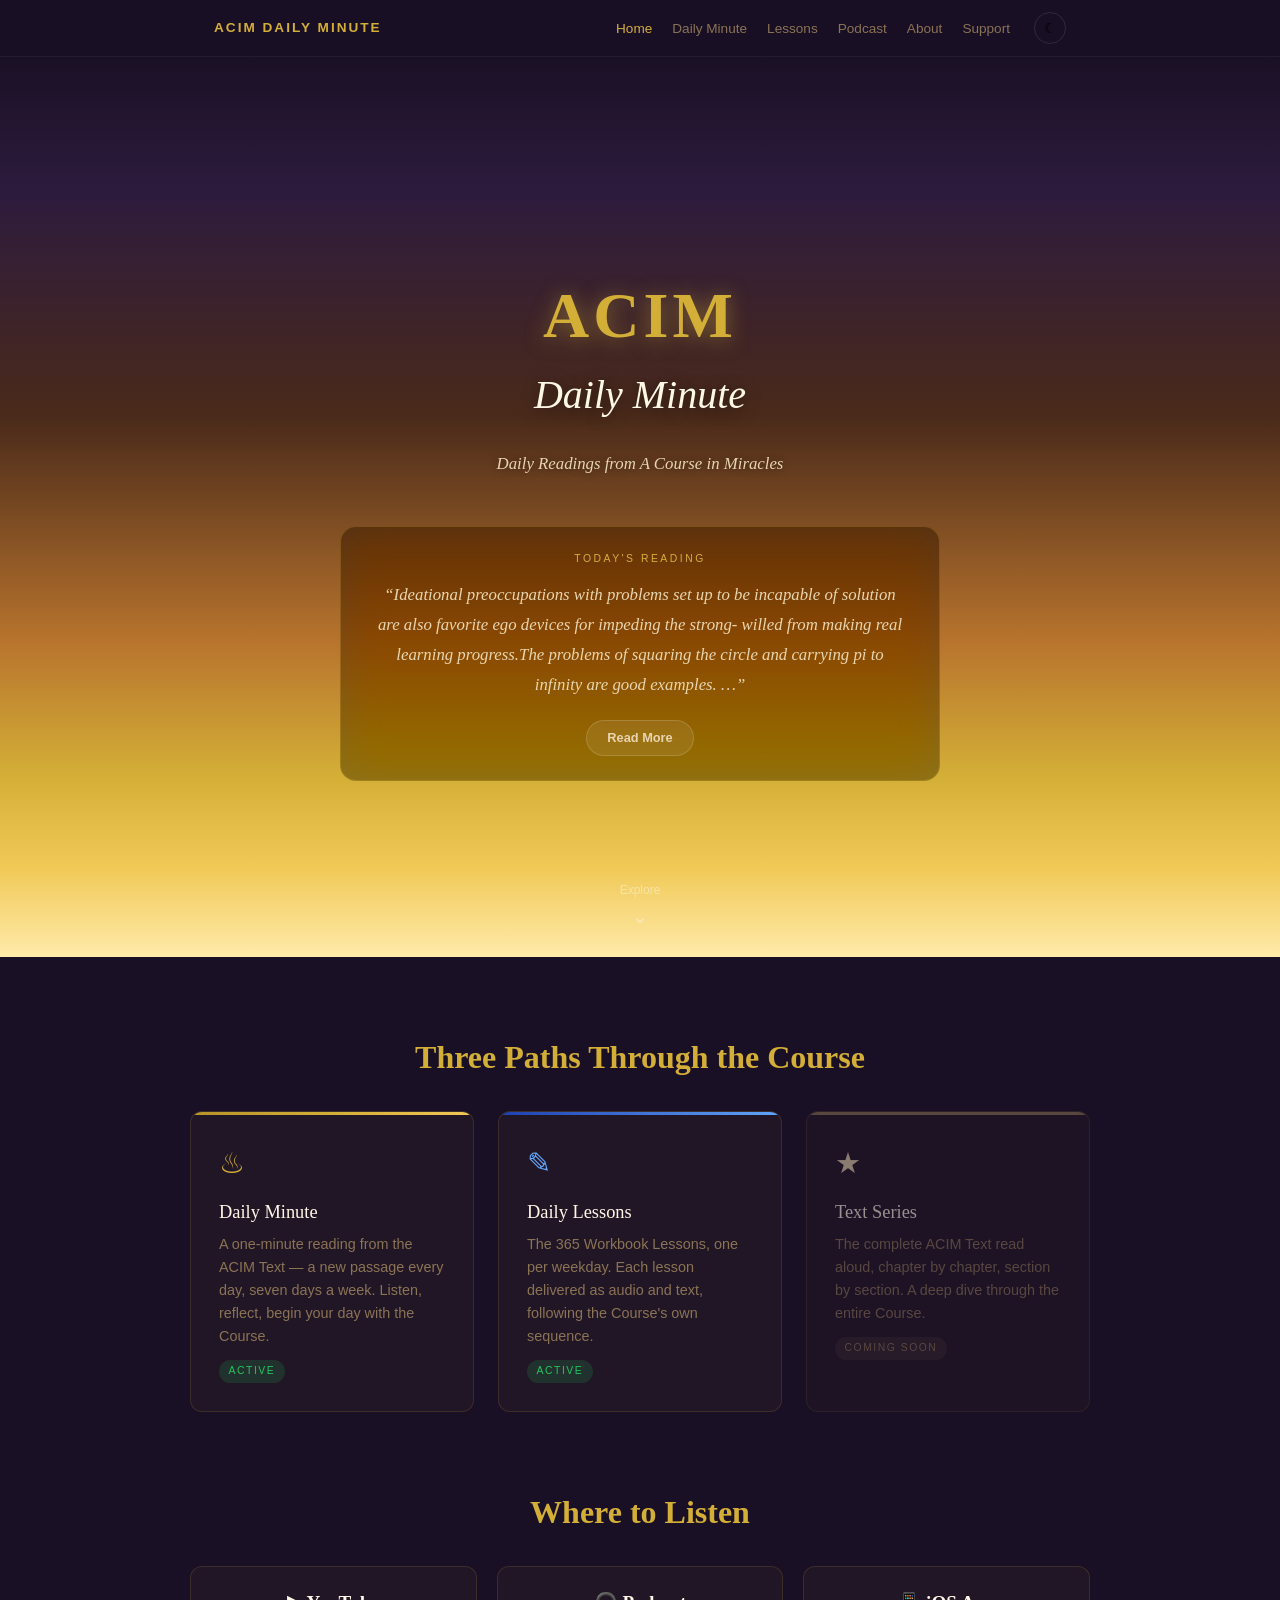
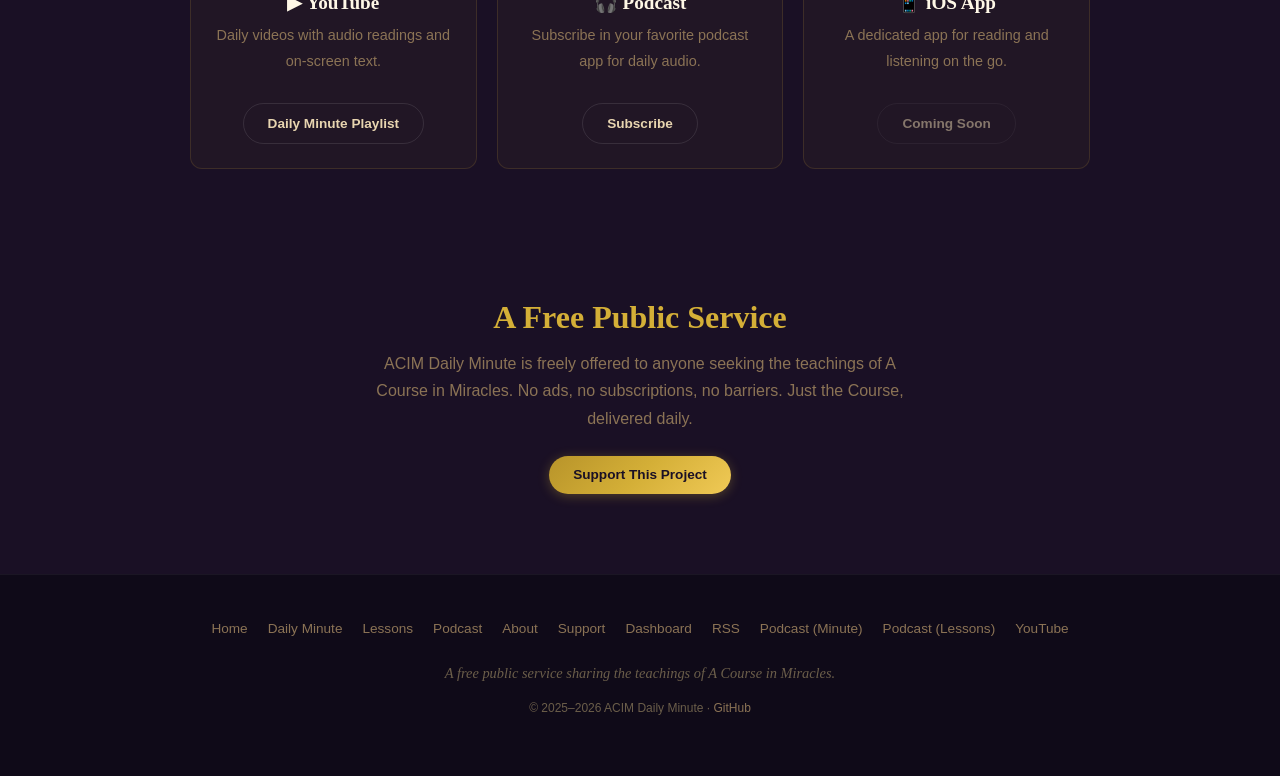
==== docs/index.html @ b30470d4 "Truncate homepage reading teaser to 2 sentences with ellipsis Full passage overwhelms the hero card." ====
<!DOCTYPE html>
<html lang="en" data-theme="dark">
<head>
    <meta charset="UTF-8">
    <meta name="viewport" content="width=device-width, initial-scale=1.0">
    <title>ACIM Daily Minute — Daily Readings from A Course in Miracles</title>

    <!-- SEO Meta Tags -->
    <meta name="description" content="Free daily readings from A Course in Miracles. Listen to one-minute audio passages, follow the 365 Workbook Lessons, and explore the complete Text — delivered daily via YouTube, podcast, and web.">
    <meta name="author" content="ACIM Daily Minute">
    <meta name="keywords" content="A Course in Miracles, ACIM, daily readings, miracles, spiritual practice, workbook lessons, ACIM audio, ACIM podcast">
    <link rel="canonical" href="https://acimdailyminute.org/">

    <!-- OpenGraph Tags -->
    <meta property="og:title" content="ACIM Daily Minute — Daily Readings from A Course in Miracles">
    <meta property="og:description" content="Free daily readings from A Course in Miracles. Audio passages, Workbook Lessons, and more — delivered daily.">
    <meta property="og:type" content="website">
    <meta property="og:url" content="https://acimdailyminute.org/">
    <meta property="og:site_name" content="ACIM Daily Minute">
    <meta property="og:image" content="https://acimdailyminute.org/assets/og-image.png">
    <meta property="og:image:width" content="1200">
    <meta property="og:image:height" content="630">

    <!-- Twitter Card Tags -->
    <meta name="twitter:card" content="summary_large_image">
    <meta name="twitter:title" content="ACIM Daily Minute — Daily Readings from A Course in Miracles">
    <meta name="twitter:description" content="Free daily readings from A Course in Miracles. Audio passages, Workbook Lessons, and more — delivered daily.">
    <meta name="twitter:image" content="https://acimdailyminute.org/assets/og-image.png">

    <!-- Favicon -->
    <link rel="icon" type="image/svg+xml" href="favicon.svg">
    <link rel="apple-touch-icon" sizes="180x180" href="assets/apple-touch-icon.png">

    <!-- Theme (must load before paint) -->
    <script src="theme.js"></script>

    <!-- Stylesheet -->
    <link rel="stylesheet" href="style.css">
</head>
<body>
<a href="#main-content" class="skip-link">Skip to content</a>

<!-- Navigation -->
<nav class="site-nav" role="navigation" aria-label="Main navigation">
    <div class="site-nav__inner">
        <a href="index.html" class="site-nav__logo">ACIM DAILY MINUTE</a>
        <ul class="site-nav__links">
            <li><a href="index.html" aria-current="page">Home</a></li>
            <li><a href="daily-minute.html">Daily Minute</a></li>
            <li><a href="lessons.html">Lessons</a></li>
            <li><a href="podcast.html">Podcast</a></li>
            <li><a href="about.html">About</a></li>
            <li><a href="support.html">Support</a></li>
        </ul>
        <button class="theme-toggle" onclick="toggleTheme()" aria-label="Toggle light/dark theme"></button>
        <button class="site-nav__toggle" aria-label="Open menu" onclick="document.getElementById('nav-overlay').classList.add('open')">
            <span></span><span></span><span></span>
        </button>
    </div>
</nav>
<div id="nav-overlay" class="site-nav__overlay">
    <button class="site-nav__close" aria-label="Close menu" onclick="this.parentElement.classList.remove('open')">&times;</button>
    <a href="index.html">Home</a>
    <a href="daily-minute.html">Daily Minute</a>
    <a href="lessons.html">Lessons</a>
    <a href="podcast.html">Podcast</a>
    <a href="about.html">About</a>
    <a href="support.html">Support</a>
    <button onclick="toggleTheme(); this.parentElement.classList.remove('open');" class="theme-toggle--overlay">Toggle Theme</button>
</div>

<!-- Hero -->
<section id="main-content" class="hero hero--full">
    <div class="hero__brand">
        <span class="hero__brand-acim">ACIM</span>
        <span class="hero__brand-daily">Daily Minute</span>
    </div>
    <p class="hero__subtitle">Daily Readings from A Course in Miracles</p>

    <!-- Today's Reading Teaser -->
    <div class="glass-card">
        <div class="glass-card__label">Today's Reading</div>
        <div class="glass-card__passage">
            "There is no order of difficulty in miracles. One is not 'harder' or 'bigger' than another. They are all the same. All expressions of love are maximal."
        </div>
        <div class="glass-card__actions">
            <a href="daily-minute.html" class="btn btn--ghost-light">Read More</a>
        </div>
    </div>

    <div class="hero__scroll">
        <div>Explore</div>
        <div class="hero__scroll-arrow">&#8964;</div>
    </div>
</section>

<!-- Content Streams -->
<section class="container section">
    <h2 class="section__title">Three Paths Through the Course</h2>

    <div class="stream-cards">
        <!-- Daily Minute -->
        <a href="daily-minute.html" class="stream-card stream-card--gold" style="text-decoration:none; color:inherit; display:block;">
            <div class="stream-card__icon">&#9832;</div>
            <div class="stream-card__title">Daily Minute</div>
            <p class="stream-card__desc">A one-minute reading from the ACIM Text — a new passage every day, seven days a week. Listen, reflect, begin your day with the Course.</p>
            <span class="stream-card__badge stream-card__badge--active">Active</span>
        </a>

        <!-- Daily Lessons -->
        <a href="lessons.html" class="stream-card stream-card--blue" style="text-decoration:none; color:inherit; display:block;">
            <div class="stream-card__icon">&#9998;</div>
            <div class="stream-card__title">Daily Lessons</div>
            <p class="stream-card__desc">The 365 Workbook Lessons, one per weekday. Each lesson delivered as audio and text, following the Course's own sequence.</p>
            <span class="stream-card__badge stream-card__badge--active">Active</span>
        </a>

        <!-- Text Series -->
        <a href="text-series.html" class="stream-card stream-card--muted" style="text-decoration:none; color:inherit; display:block;">
            <div class="stream-card__icon">&#9733;</div>
            <div class="stream-card__title">Text Series</div>
            <p class="stream-card__desc">The complete ACIM Text read aloud, chapter by chapter, section by section. A deep dive through the entire Course.</p>
            <span class="stream-card__badge stream-card__badge--soon">Coming Soon</span>
        </a>
    </div>
</section>

<!-- Where to Listen -->
<section class="container section" style="padding-top: 0;">
    <h2 class="section__title">Where to Listen</h2>

    <div class="card-grid">
        <div class="card text-center">
            <h3>&#9654; YouTube</h3>
            <p class="text-muted" style="font-size: 0.9rem;">Daily videos with audio readings and on-screen text.</p>
            <a href="https://www.youtube.com/watch?v=SrOOCbNXrwI&list=PLP1KDMu51tB7o5hMs2ck69gZZidrg-ltD" class="btn btn--outline" style="margin-top: 0.75rem;">Daily Minute Playlist</a>
        </div>
        <div class="card text-center">
            <h3>&#127911; Podcast</h3>
            <p class="text-muted" style="font-size: 0.9rem;">Subscribe in your favorite podcast app for daily audio.</p>
            <a href="podcast.html" class="btn btn--outline" style="margin-top: 0.75rem;">Subscribe</a>
        </div>
        <div class="card text-center">
            <h3>&#128241; iOS App</h3>
            <p class="text-muted" style="font-size: 0.9rem;">A dedicated app for reading and listening on the go.</p>
            <span class="btn btn--outline btn--disabled" style="margin-top: 0.75rem;">Coming Soon</span>
        </div>
    </div>
</section>

<!-- Mission / CTA -->
<section class="container cta-section">
    <h2 class="cta-section__title">A Free Public Service</h2>
    <p class="cta-section__desc">ACIM Daily Minute is freely offered to anyone seeking the teachings of A Course in Miracles. No ads, no subscriptions, no barriers. Just the Course, delivered daily.</p>
    <a href="support.html" class="btn btn--primary">Support This Project</a>
</section>

<!-- Footer -->
<footer class="site-footer">
    <div class="site-footer__inner">
        <ul class="site-footer__links">
            <li><a href="index.html">Home</a></li>
            <li><a href="daily-minute.html">Daily Minute</a></li>
            <li><a href="lessons.html">Lessons</a></li>
            <li><a href="podcast.html">Podcast</a></li>
            <li><a href="about.html">About</a></li>
            <li><a href="support.html">Support</a></li>
            <li><a href="monitor.html">Dashboard</a></li>
            <li><a href="feed.xml">RSS</a></li>
            <li><a href="podcast-minute.xml">Podcast (Minute)</a></li>
            <li><a href="podcast-lessons.xml">Podcast (Lessons)</a></li>
            <li><a href="https://www.youtube.com/watch?v=SrOOCbNXrwI&list=PLP1KDMu51tB7o5hMs2ck69gZZidrg-ltD">YouTube</a></li>
        </ul>
        <p class="site-footer__tagline">A free public service sharing the teachings of A Course in Miracles.</p>
        <p class="site-footer__copy">
            &copy; 2025–2026 ACIM Daily Minute &middot;
            <a href="https://github.com/larryseyer/ACIM-Daily-Minute">GitHub</a>
        </p>
    </div>
</footer>

<script>
    // Fetch today's reading — show a short teaser, not the full passage
    fetch('daily-minute.json')
        .then(function(r) { return r.ok ? r.json() : Promise.reject(); })
        .then(function(data) {
            if (data.text) {
                var el = document.querySelector('.glass-card__passage');
                if (el) {
                    // Truncate to ~2 sentences for the hero teaser
                    var text = data.text.trim();
                    var sentences = text.match(/[^.!?]+[.!?]+/g);
                    if (sentences && sentences.length > 2) {
                        text = sentences.slice(0, 2).join('').trim() + ' \u2026';
                    }
                    el.textContent = '\u201C' + text + '\u201D';
                }
            }
        })
        .catch(function() { /* keep static fallback */ });
</script>
</body>
</html>
---- docs/style.css ----
/* ============================================================
   ACIM Daily Minute — Shared Stylesheet
   Warm, spiritual design system with golden sunrise aesthetic.
   Where noise retreats, peace enters.
   ============================================================ */


/* ============================================================
   1. RESET
   ============================================================ */

*, *::before, *::after {
    margin: 0;
    padding: 0;
    box-sizing: border-box;
}


/* ============================================================
   2. DESIGN TOKENS (Dark Mode — Default)
   ============================================================ */

:root {
    /* Backgrounds */
    --color-bg:         #1a1025;
    --color-bg-deep:    #0f0a18;
    --color-bg-alt:     #2d1b3d;
    --color-surface:    rgba(26, 16, 37, 0.75);

    /* Borders */
    --color-border:     rgba(255, 255, 255, 0.1);
    --color-border-dim: rgba(255, 255, 255, 0.05);

    /* Brand: Gold */
    --color-gold:       #d4af37;
    --color-gold-light: #f0c956;
    --color-gold-dark:  #b8942a;
    --color-gold-glow:  rgba(212, 175, 55, 0.5);

    /* Accent: Blue (Daily Lessons) */
    --color-blue:       #60a5fa;
    --color-blue-dark:  #1e40af;

    /* Text hierarchy */
    --color-text:        #e8d5b0;
    --color-text-body:   #d4c4a0;
    --color-text-muted:  #8b7355;
    --color-text-dim:    #6b5e4a;
    --color-text-bright: #fff8e7;

    /* Semantic */
    --color-green:  #22c55e;
    --color-red:    #ef4444;

    /* Typography */
    --font-serif:   Georgia, 'Times New Roman', serif;
    --font-sans:    -apple-system, BlinkMacSystemFont, 'Segoe UI', Roboto, sans-serif;

    /* Layout */
    --max-width:     900px;
    --radius:        12px;
    --radius-sm:     8px;
    --radius-lg:     16px;
    --radius-pill:   24px;

    /* Hero gradient */
    --hero-gradient: linear-gradient(180deg,
        #1a1025 0%, #2d1b3d 15%, #4a2a1a 40%,
        #b8742d 65%, #d4af37 80%, #f0c956 90%, #ffeaaa 100%);

    /* Navigation */
    --nav-bg: rgba(26, 16, 37, 0.85);

    /* Cards */
    --card-bg:      rgba(212, 175, 55, 0.04);
    --card-border:  rgba(212, 175, 55, 0.15);

    /* Glass */
    --glass-bg:     rgba(0, 0, 0, 0.35);
    --glass-border: rgba(212, 175, 55, 0.25);
}


/* ============================================================
   3. LIGHT MODE TOKENS
   ============================================================ */

[data-theme="light"] {
    --color-bg:         #faf6ef;
    --color-bg-deep:    #f0e8d8;
    --color-bg-alt:     #e8dcc8;
    --color-surface:    rgba(250, 246, 239, 0.85);

    --color-border:     rgba(0, 0, 0, 0.1);
    --color-border-dim: rgba(0, 0, 0, 0.05);

    --color-gold:       #b8942a;
    --color-gold-light: #d4af37;
    --color-gold-dark:  #96771e;
    --color-gold-glow:  rgba(184, 148, 42, 0.2);

    --color-text:        #2d1b3d;
    --color-text-body:   #4a3560;
    --color-text-muted:  #7a6b5a;
    --color-text-dim:    #a09080;
    --color-text-bright: #1a1025;

    --nav-bg: rgba(250, 246, 239, 0.9);

    --card-bg:      rgba(212, 175, 55, 0.06);
    --card-border:  rgba(212, 175, 55, 0.2);

    --glass-bg:     rgba(255, 255, 255, 0.5);
    --glass-border: rgba(212, 175, 55, 0.3);

    --hero-gradient: linear-gradient(180deg,
        #faf6ef 0%, #f5edd8 15%, #e8d5a8 40%,
        #d4af37 65%, #b8942a 80%, #96771e 90%, #7a5c10 100%);
}


/* ============================================================
   4. BASE STYLES
   ============================================================ */

body {
    font-family: var(--font-sans);
    background: var(--color-bg);
    color: var(--color-text);
    line-height: 1.6;
    -webkit-font-smoothing: antialiased;
    -moz-osx-font-smoothing: grayscale;
}

a {
    color: var(--color-gold);
    text-decoration: none;
    transition: color 0.2s;
}

a:hover {
    color: var(--color-gold-light);
}

img {
    max-width: 100%;
    height: auto;
}


/* ============================================================
   5. TYPOGRAPHY
   ============================================================ */

h1, h2, h3 {
    font-family: var(--font-serif);
    color: var(--color-gold);
    line-height: 1.3;
}

h1 {
    font-size: clamp(1.8rem, 4vw, 2.8rem);
    margin-bottom: 1rem;
}

h2 {
    font-size: clamp(1.4rem, 3vw, 2rem);
    margin-bottom: 0.75rem;
    margin-top: 2rem;
}

h3 {
    font-size: 1.2rem;
    margin-bottom: 0.5rem;
}

p {
    color: var(--color-text-body);
    margin-bottom: 1rem;
    line-height: 1.8;
}

.passage {
    font-family: var(--font-serif);
    font-style: italic;
    font-size: 1.15rem;
    line-height: 1.9;
    color: var(--color-text);
}

.source-ref {
    font-family: var(--font-sans);
    font-size: 0.8rem;
    text-transform: uppercase;
    letter-spacing: 1.5px;
    color: var(--color-text-muted);
    margin-top: 0.75rem;
}

.label {
    font-family: var(--font-sans);
    font-size: 0.7rem;
    text-transform: uppercase;
    letter-spacing: 2px;
    color: var(--color-gold);
}


/* ============================================================
   6. LAYOUT
   ============================================================ */

.container {
    max-width: var(--max-width);
    margin: 0 auto;
    padding: 0 1.5rem;
}

.section {
    padding: 3rem 0;
}

.section__title {
    text-align: center;
    margin-bottom: 2rem;
}


/* ============================================================
   7. NAVIGATION
   ============================================================ */

.site-nav {
    position: sticky;
    top: 0;
    z-index: 1000;
    background: var(--nav-bg);
    backdrop-filter: blur(12px);
    -webkit-backdrop-filter: blur(12px);
    border-bottom: 1px solid var(--color-border-dim);
}

.site-nav__inner {
    max-width: var(--max-width);
    margin: 0 auto;
    padding: 0.75rem 1.5rem;
    display: flex;
    align-items: center;
    gap: 1.5rem;
}

.site-nav__logo {
    font-family: var(--font-sans);
    font-weight: 700;
    font-size: 0.85rem;
    letter-spacing: 2px;
    color: var(--color-gold) !important;
    white-space: nowrap;
}

.site-nav__links {
    list-style: none;
    display: flex;
    gap: 1.25rem;
    margin-left: auto;
}

.site-nav__links a {
    font-size: 0.85rem;
    color: var(--color-text-muted);
    transition: color 0.2s;
}

.site-nav__links a:hover,
.site-nav__links a[aria-current="page"] {
    color: var(--color-gold);
}

/* Hamburger toggle */
.site-nav__toggle {
    display: none;
    flex-direction: column;
    gap: 4px;
    background: none;
    border: none;
    cursor: pointer;
    padding: 6px;
    margin-left: auto;
}

.site-nav__toggle span {
    display: block;
    width: 20px;
    height: 2px;
    background: var(--color-text);
    border-radius: 1px;
    transition: transform 0.2s;
}

/* Mobile overlay */
.site-nav__overlay {
    display: none;
    position: fixed;
    inset: 0;
    z-index: 2000;
    background: var(--color-bg);
    flex-direction: column;
    align-items: center;
    justify-content: center;
    gap: 1.5rem;
}

.site-nav__overlay.open {
    display: flex;
}

.site-nav__overlay a {
    font-family: var(--font-serif);
    font-size: 1.4rem;
    color: var(--color-text);
}

.site-nav__overlay a:hover {
    color: var(--color-gold);
}

.site-nav__close {
    position: absolute;
    top: 1rem;
    right: 1.5rem;
    background: none;
    border: none;
    color: var(--color-text);
    font-size: 2rem;
    cursor: pointer;
    line-height: 1;
}

@media (max-width: 768px) {
    .site-nav__links {
        display: none;
    }

    .site-nav__toggle {
        display: flex;
    }

    .theme-toggle {
        margin-left: auto;
    }
}


/* ============================================================
   8. HERO SECTION
   ============================================================ */

.hero {
    background: var(--hero-gradient);
    text-align: center;
    padding: 6rem 1.5rem 4rem;
    position: relative;
}

.hero--full {
    min-height: 100vh;
    display: flex;
    flex-direction: column;
    align-items: center;
    justify-content: center;
    padding: 5rem 1.5rem 3rem;
}

.hero__brand {
    margin-bottom: 0.5rem;
}

.hero__brand-acim {
    display: block;
    font-family: var(--font-serif);
    font-size: clamp(2.5rem, 8vw, 4rem);
    font-weight: 800;
    color: var(--color-gold);
    letter-spacing: 4px;
    text-shadow: 0 2px 20px var(--color-gold-glow);
}

.hero__brand-daily {
    display: block;
    font-family: var(--font-serif);
    font-size: clamp(1.6rem, 5vw, 2.5rem);
    font-style: italic;
    color: var(--color-text-bright);
    text-shadow: 0 2px 15px rgba(0, 0, 0, 0.5);
    margin-top: -0.25rem;
}

.hero__subtitle {
    font-family: var(--font-serif);
    font-style: italic;
    font-size: 1.05rem;
    color: var(--color-text);
    margin-top: 1rem;
    max-width: 500px;
    line-height: 1.6;
    text-shadow: 0 1px 8px rgba(0, 0, 0, 0.4);
}

.hero__scroll {
    position: absolute;
    bottom: 1.5rem;
    left: 50%;
    transform: translateX(-50%);
    color: rgba(255, 255, 255, 0.4);
    font-size: 0.75rem;
    text-align: center;
    animation: hero-bob 2s ease-in-out infinite;
}

.hero__scroll-arrow {
    font-size: 1.2rem;
    margin-top: 0.15rem;
}

@keyframes hero-bob {
    0%, 100% { transform: translateX(-50%) translateY(0); }
    50%      { transform: translateX(-50%) translateY(6px); }
}


/* ============================================================
   9. GLASS CARDS
   ============================================================ */

.glass-card {
    background: var(--glass-bg);
    backdrop-filter: blur(20px) saturate(150%);
    -webkit-backdrop-filter: blur(20px) saturate(150%);
    border-radius: var(--radius-lg);
    padding: 1.5rem 2rem;
    border: 1px solid var(--glass-border);
    max-width: 600px;
    margin: 2rem auto 0;
}

.glass-card__label {
    font-family: var(--font-sans);
    font-size: 0.65rem;
    text-transform: uppercase;
    letter-spacing: 2.5px;
    color: var(--color-gold);
    margin-bottom: 0.75rem;
}

.glass-card__passage {
    font-family: var(--font-serif);
    font-style: italic;
    font-size: 1.05rem;
    line-height: 1.8;
    color: var(--color-text);
}

.glass-card__actions {
    margin-top: 1.25rem;
    display: flex;
    gap: 0.75rem;
    justify-content: center;
}


/* ============================================================
   10. CONTENT STREAM CARDS
   ============================================================ */

.stream-cards {
    display: grid;
    grid-template-columns: repeat(auto-fit, minmax(250px, 1fr));
    gap: 1.5rem;
    margin-top: 1.5rem;
}

.stream-card {
    background: var(--card-bg);
    border: 1px solid var(--card-border);
    border-radius: var(--radius);
    padding: 1.75rem;
    position: relative;
    overflow: hidden;
    transition: transform 0.2s, border-color 0.2s;
}

.stream-card::before {
    content: '';
    position: absolute;
    top: 0;
    left: 0;
    right: 0;
    height: 3px;
}

.stream-card:hover {
    transform: translateY(-2px);
}

/* Gold accent — Daily Minute */
.stream-card--gold::before {
    background: linear-gradient(90deg, var(--color-gold-dark), var(--color-gold), var(--color-gold-light));
}

.stream-card--gold:hover {
    border-color: rgba(212, 175, 55, 0.35);
}

.stream-card--gold .stream-card__icon {
    color: var(--color-gold);
}

/* Blue accent — Daily Lessons */
.stream-card--blue::before {
    background: linear-gradient(90deg, var(--color-blue-dark), var(--color-blue));
}

.stream-card--blue:hover {
    border-color: rgba(96, 165, 250, 0.35);
}

.stream-card--blue .stream-card__icon {
    color: var(--color-blue);
}

/* Muted — Text Series (Coming Soon) */
.stream-card--muted {
    opacity: 0.55;
}

.stream-card--muted::before {
    background: var(--color-text-muted);
}

.stream-card__icon {
    font-size: 1.8rem;
    margin-bottom: 0.75rem;
}

.stream-card__title {
    font-family: var(--font-serif);
    font-size: 1.15rem;
    color: var(--color-text-bright);
    margin-bottom: 0.35rem;
}

.stream-card__desc {
    font-size: 0.9rem;
    color: var(--color-text-muted);
    line-height: 1.6;
    margin-bottom: 0;
}

.stream-card__badge {
    display: inline-block;
    font-size: 0.65rem;
    text-transform: uppercase;
    letter-spacing: 1.5px;
    padding: 0.2rem 0.6rem;
    border-radius: var(--radius-pill);
    margin-top: 0.75rem;
}

.stream-card__badge--active {
    background: rgba(34, 197, 94, 0.15);
    color: var(--color-green);
}

.stream-card__badge--soon {
    background: rgba(139, 115, 85, 0.15);
    color: var(--color-text-muted);
}


/* ============================================================
   11. STANDARD CARDS
   ============================================================ */

.card {
    background: var(--card-bg);
    border: 1px solid var(--card-border);
    border-radius: var(--radius);
    padding: 1.5rem;
}

.card h3 {
    color: var(--color-text-bright);
}

.card-grid {
    display: grid;
    grid-template-columns: repeat(auto-fit, minmax(240px, 1fr));
    gap: 1.25rem;
    margin-top: 1.5rem;
}


/* ============================================================
   12. BUTTONS
   ============================================================ */

.btn {
    display: inline-block;
    font-family: var(--font-sans);
    font-size: 0.85rem;
    font-weight: 600;
    padding: 0.6rem 1.5rem;
    border-radius: var(--radius-pill);
    border: none;
    cursor: pointer;
    text-decoration: none;
    transition: transform 0.15s, box-shadow 0.15s, opacity 0.15s;
    line-height: 1.4;
}

.btn:hover {
    transform: translateY(-1px);
}

/* Primary — gold gradient */
.btn--primary {
    background: linear-gradient(135deg, var(--color-gold-dark), var(--color-gold), var(--color-gold-light));
    color: #1a1025;
    box-shadow: 0 2px 12px rgba(212, 175, 55, 0.3);
}

.btn--primary:hover {
    color: #1a1025;
    box-shadow: 0 4px 20px rgba(212, 175, 55, 0.45);
}

/* Secondary — blue */
.btn--secondary {
    background: var(--color-blue);
    color: #0f172a;
}

.btn--secondary:hover {
    color: #0f172a;
    box-shadow: 0 4px 16px rgba(96, 165, 250, 0.35);
}

/* Outline */
.btn--outline {
    background: transparent;
    border: 1px solid var(--color-border);
    color: var(--color-text);
}

.btn--outline:hover {
    border-color: var(--color-gold);
    color: var(--color-gold);
}

/* Ghost — subtle, for glass cards */
.btn--ghost {
    background: rgba(212, 175, 55, 0.15);
    border: 1px solid rgba(212, 175, 55, 0.3);
    color: var(--color-gold);
    font-size: 0.8rem;
    padding: 0.5rem 1.25rem;
}

.btn--ghost:hover {
    background: rgba(212, 175, 55, 0.25);
    color: var(--color-gold);
}

.btn--ghost-light {
    background: rgba(255, 255, 255, 0.08);
    border: 1px solid rgba(255, 255, 255, 0.15);
    color: var(--color-text);
    font-size: 0.8rem;
    padding: 0.5rem 1.25rem;
}

.btn--ghost-light:hover {
    background: rgba(255, 255, 255, 0.15);
    color: var(--color-text-bright);
}

.btn--disabled {
    opacity: 0.5;
    cursor: default;
    pointer-events: none;
}


/* ============================================================
   13. PHILOSOPHY / CALLOUT BLOCKS
   ============================================================ */

.philosophy {
    border-left: 3px solid var(--color-gold);
    padding: 1rem 1.25rem;
    margin: 1.5rem 0;
    background: var(--card-bg);
    border-radius: 0 var(--radius-sm) var(--radius-sm) 0;
}

.philosophy p {
    color: var(--color-text);
    margin-bottom: 0;
    font-family: var(--font-serif);
    font-style: italic;
    line-height: 1.7;
}


/* ============================================================
   14. CTA / MISSION SECTION
   ============================================================ */

.cta-section {
    text-align: center;
    padding: 3rem 0;
}

.cta-section__title {
    font-family: var(--font-serif);
    color: var(--color-gold);
    margin-bottom: 0.75rem;
}

.cta-section__desc {
    color: var(--color-text-muted);
    max-width: 550px;
    margin: 0 auto 1.5rem;
    line-height: 1.7;
}


/* ============================================================
   15. FOOTER
   ============================================================ */

.site-footer {
    border-top: 1px solid var(--color-border-dim);
    padding: 2.5rem 1.5rem;
    margin-top: 2rem;
    background: var(--color-bg-deep);
}

.site-footer__inner {
    max-width: var(--max-width);
    margin: 0 auto;
    text-align: center;
}

.site-footer__links {
    list-style: none;
    display: flex;
    justify-content: center;
    flex-wrap: wrap;
    gap: 1.25rem;
    margin-bottom: 1.25rem;
}

.site-footer__links a {
    font-size: 0.85rem;
    color: var(--color-text-muted);
}

.site-footer__links a:hover {
    color: var(--color-gold);
}

.site-footer__tagline {
    font-family: var(--font-serif);
    font-style: italic;
    font-size: 0.9rem;
    color: var(--color-text-dim);
    margin-bottom: 0.75rem;
}

.site-footer__copy {
    font-size: 0.75rem;
    color: var(--color-text-dim);
}

.site-footer__copy a {
    color: var(--color-text-muted);
}


/* ============================================================
   16. THEME TOGGLE
   ============================================================ */

.theme-toggle {
    background: none;
    border: 1px solid var(--color-border);
    border-radius: 50%;
    width: 2rem;
    height: 2rem;
    cursor: pointer;
    display: flex;
    align-items: center;
    justify-content: center;
    font-size: 0.9rem;
    transition: border-color 0.2s;
    flex-shrink: 0;
}

.theme-toggle:hover {
    border-color: var(--color-gold);
}

.theme-toggle--overlay {
    background: none;
    border: 1px solid var(--color-border);
    border-radius: var(--radius-pill);
    padding: 0.5rem 1.25rem;
    color: var(--color-text-muted);
    font-family: var(--font-sans);
    font-size: 0.85rem;
    cursor: pointer;
    margin-top: 1rem;
}


/* ============================================================
   17. UTILITY CLASSES
   ============================================================ */

.text-center { text-align: center; }
.text-muted  { color: var(--color-text-muted); }

.mt-1 { margin-top: 0.5rem; }
.mt-2 { margin-top: 1rem; }
.mt-3 { margin-top: 1.5rem; }
.mt-4 { margin-top: 2rem; }

.mb-1 { margin-bottom: 0.5rem; }
.mb-2 { margin-bottom: 1rem; }
.mb-3 { margin-bottom: 1.5rem; }
.mb-4 { margin-bottom: 2rem; }

.sr-only {
    position: absolute;
    width: 1px;
    height: 1px;
    padding: 0;
    margin: -1px;
    overflow: hidden;
    clip: rect(0, 0, 0, 0);
    border: 0;
}


/* ============================================================
   18. PAGE HEROES (Subpage Headers)
   ============================================================ */

.page-hero {
    text-align: center;
    padding: 3.5rem 1.5rem 2.5rem;
    border-bottom: 1px solid var(--color-border-dim);
    background: var(--color-bg);
}

.page-hero h1 {
    font-size: clamp(1.6rem, 4vw, 2.4rem);
    margin-bottom: 0.25rem;
}

.page-hero .label {
    display: block;
    margin-bottom: 0.5rem;
}

.page-hero__date {
    font-family: var(--font-sans);
    font-size: 0.85rem;
    color: var(--color-text-muted);
    margin-top: 0.5rem;
    margin-bottom: 0;
}

.page-hero__subtitle {
    font-family: var(--font-serif);
    font-style: italic;
    font-size: 1rem;
    color: var(--color-text-muted);
    margin-top: 0.5rem;
    margin-bottom: 0;
}

.page-hero--gold {
    background: linear-gradient(180deg, var(--color-bg) 0%, rgba(212, 175, 55, 0.06) 100%);
}

.page-hero--gold h1 {
    color: var(--color-gold);
}

.page-hero--blue {
    background: linear-gradient(180deg, var(--color-bg) 0%, rgba(96, 165, 250, 0.06) 100%);
}

.page-hero--blue h1 {
    color: var(--color-blue);
}

.page-hero--blue .label {
    color: var(--color-blue);
}

.page-hero--muted {
    background: linear-gradient(180deg, var(--color-bg) 0%, rgba(139, 115, 85, 0.06) 100%);
}

.page-hero--muted h1 {
    color: var(--color-text-muted);
}

.page-hero--muted .label {
    color: var(--color-text-muted);
}


/* ============================================================
   19. AUDIO PLAYER
   ============================================================ */

.audio-player {
    display: flex;
    align-items: center;
    gap: 0.75rem;
    padding: 0.75rem 1rem;
    background: var(--card-bg);
    border: 1px solid var(--card-border);
    border-radius: var(--radius);
    margin-top: 1.25rem;
}

.audio-player__btn {
    width: 2.5rem;
    height: 2.5rem;
    border-radius: 50%;
    border: none;
    cursor: pointer;
    display: flex;
    align-items: center;
    justify-content: center;
    font-size: 1rem;
    flex-shrink: 0;
    transition: transform 0.15s, box-shadow 0.15s;
    background: linear-gradient(135deg, var(--color-gold-dark), var(--color-gold));
    color: #1a1025;
}

.audio-player__btn:hover {
    transform: scale(1.05);
    box-shadow: 0 2px 12px rgba(212, 175, 55, 0.35);
}

.audio-player--blue .audio-player__btn {
    background: linear-gradient(135deg, var(--color-blue-dark), var(--color-blue));
    color: #0f172a;
}

.audio-player--blue .audio-player__btn:hover {
    box-shadow: 0 2px 12px rgba(96, 165, 250, 0.35);
}

.audio-player__progress {
    flex: 1;
    -webkit-appearance: none;
    appearance: none;
    height: 4px;
    background: var(--color-border);
    border-radius: 2px;
    outline: none;
    cursor: pointer;
}

.audio-player__progress::-webkit-slider-thumb {
    -webkit-appearance: none;
    width: 14px;
    height: 14px;
    border-radius: 50%;
    background: var(--color-gold);
    cursor: pointer;
    border: none;
    margin-top: -5px;
}

.audio-player--blue .audio-player__progress::-webkit-slider-thumb {
    background: var(--color-blue);
}

.audio-player__progress::-moz-range-thumb {
    width: 14px;
    height: 14px;
    border-radius: 50%;
    background: var(--color-gold);
    cursor: pointer;
    border: none;
}

.audio-player--blue .audio-player__progress::-moz-range-thumb {
    background: var(--color-blue);
}

.audio-player__progress::-webkit-slider-runnable-track {
    height: 4px;
    border-radius: 2px;
}

.audio-player__progress::-moz-range-track {
    height: 4px;
    border-radius: 2px;
    background: var(--color-border);
}

.audio-player__time {
    font-family: var(--font-sans);
    font-size: 0.75rem;
    color: var(--color-text-muted);
    white-space: nowrap;
    min-width: 4.5rem;
    text-align: right;
}

.audio-player--loading .audio-player__btn {
    opacity: 0.5;
    pointer-events: none;
}

.audio-player--error {
    justify-content: center;
    opacity: 0.6;
}

.audio-player__message {
    font-family: var(--font-sans);
    font-size: 0.8rem;
    color: var(--color-text-muted);
    font-style: italic;
}

@media (max-width: 768px) {
    .audio-player {
        gap: 0.5rem;
        padding: 0.6rem 0.75rem;
    }

    .audio-player__btn {
        width: 2.25rem;
        height: 2.25rem;
        font-size: 0.9rem;
    }

    .audio-player__time {
        font-size: 0.7rem;
        min-width: 3.5rem;
    }
}


/* ============================================================
   20. READING CARDS
   ============================================================ */

.reading-card {
    background: var(--card-bg);
    border: 1px solid var(--card-border);
    border-radius: var(--radius-lg);
    padding: 2rem;
    position: relative;
    overflow: hidden;
}

.reading-card::before {
    content: '';
    position: absolute;
    top: 0;
    left: 0;
    right: 0;
    height: 3px;
    background: linear-gradient(90deg, var(--color-gold-dark), var(--color-gold), var(--color-gold-light));
}

.reading-card--blue::before {
    background: linear-gradient(90deg, var(--color-blue-dark), var(--color-blue));
}

.reading-card__label {
    font-family: var(--font-sans);
    font-size: 0.7rem;
    text-transform: uppercase;
    letter-spacing: 2px;
    color: var(--color-gold);
    margin-bottom: 0.5rem;
    display: block;
}

.reading-card--blue .reading-card__label {
    color: var(--color-blue);
}

.reading-card__title {
    font-family: var(--font-serif);
    font-size: 1.3rem;
    color: var(--color-text-bright);
    margin-bottom: 1rem;
    line-height: 1.4;
}

.reading-card__passage {
    font-family: var(--font-serif);
    font-style: italic;
    font-size: 1.15rem;
    line-height: 1.9;
    color: var(--color-text);
    text-align: center;
    padding: 0.5rem 0;
}

.reading-card .source-ref {
    text-align: center;
    display: block;
}

@media (max-width: 768px) {
    .reading-card {
        padding: 1.5rem;
    }

    .reading-card__passage {
        font-size: 1.05rem;
    }
}


/* ============================================================
   21. LESSON PROGRESS BAR
   ============================================================ */

.lesson-progress {
    margin-bottom: 2rem;
}

.lesson-progress__bar {
    width: 100%;
    height: 8px;
    background: var(--color-border);
    border-radius: 4px;
    overflow: hidden;
}

.lesson-progress__fill {
    height: 100%;
    background: linear-gradient(90deg, var(--color-blue-dark), var(--color-blue));
    border-radius: 4px;
    transition: width 0.6s ease;
}

.lesson-progress__text {
    font-family: var(--font-sans);
    font-size: 0.8rem;
    color: var(--color-text-muted);
    margin-top: 0.5rem;
    margin-bottom: 0;
    text-align: center;
}


/* ============================================================
   22. ARCHIVE LIST
   ============================================================ */

.archive-list {
    display: flex;
    flex-direction: column;
    gap: 0.5rem;
}

.archive-item {
    display: flex;
    align-items: center;
    gap: 1rem;
    padding: 0.75rem 1rem;
    background: var(--card-bg);
    border: 1px solid var(--card-border);
    border-radius: var(--radius-sm);
    transition: border-color 0.2s;
}

.archive-item:hover {
    border-color: rgba(212, 175, 55, 0.3);
}

.archive-item--blue:hover {
    border-color: rgba(96, 165, 250, 0.3);
}

.archive-item__date {
    font-family: var(--font-sans);
    font-size: 0.75rem;
    color: var(--color-text-muted);
    white-space: nowrap;
    min-width: 5.5rem;
}

.archive-item__number {
    font-family: var(--font-sans);
    font-size: 0.75rem;
    font-weight: 600;
    color: var(--color-blue);
    white-space: nowrap;
    min-width: 3rem;
}

.archive-item__passage {
    flex: 1;
    font-family: var(--font-serif);
    font-style: italic;
    font-size: 0.85rem;
    color: var(--color-text-body);
    line-height: 1.4;
    white-space: nowrap;
    overflow: hidden;
    text-overflow: ellipsis;
}

.archive-item__play {
    width: 1.75rem;
    height: 1.75rem;
    border-radius: 50%;
    border: 1px solid var(--color-gold);
    background: none;
    color: var(--color-gold);
    cursor: pointer;
    display: flex;
    align-items: center;
    justify-content: center;
    font-size: 0.65rem;
    flex-shrink: 0;
    transition: background 0.2s, color 0.2s;
}

.archive-item__play:hover {
    background: var(--color-gold);
    color: #1a1025;
}

.archive-item--blue .archive-item__play {
    border-color: var(--color-blue);
    color: var(--color-blue);
}

.archive-item--blue .archive-item__play:hover {
    background: var(--color-blue);
    color: #0f172a;
}

@media (max-width: 768px) {
    .archive-item {
        flex-wrap: wrap;
        gap: 0.5rem;
    }

    .archive-item__date {
        min-width: auto;
    }

    .archive-item__passage {
        width: 100%;
        order: 3;
    }
}


/* ============================================================
   23. COMING SOON BLOCK
   ============================================================ */

.coming-soon {
    max-width: 550px;
    margin: 0 auto;
    padding: 2rem 0;
}

.coming-soon__icon {
    font-size: 3rem;
    color: var(--color-text-muted);
    margin-bottom: 1rem;
}

.coming-soon h2 {
    color: var(--color-text-muted);
}


/* ============================================================
   24. EPISODE LIST
   ============================================================ */

.episode-list {
    display: flex;
    flex-direction: column;
    gap: 0.75rem;
}

.episode-item {
    display: flex;
    align-items: center;
    gap: 1rem;
    padding: 1rem 1.25rem;
    background: var(--card-bg);
    border: 1px solid var(--card-border);
    border-radius: var(--radius);
    transition: border-color 0.2s;
}

.episode-item:hover {
    border-color: rgba(212, 175, 55, 0.3);
}

.episode-item__info {
    flex: 1;
}

.episode-item__title {
    font-family: var(--font-serif);
    font-size: 0.95rem;
    color: var(--color-text-bright);
    margin-bottom: 0.25rem;
}

.episode-item__meta {
    font-family: var(--font-sans);
    font-size: 0.75rem;
    color: var(--color-text-muted);
}

.episode-item__badge {
    font-family: var(--font-sans);
    font-size: 0.6rem;
    text-transform: uppercase;
    letter-spacing: 1px;
    padding: 0.15rem 0.5rem;
    border-radius: var(--radius-pill);
    background: rgba(212, 175, 55, 0.12);
    color: var(--color-gold);
    white-space: nowrap;
}

.episode-item__badge--blue {
    background: rgba(96, 165, 250, 0.12);
    color: var(--color-blue);
}

@media (max-width: 768px) {
    .episode-item {
        flex-wrap: wrap;
        gap: 0.5rem;
    }
}


/* ============================================================
   25. EMPTY STATE
   ============================================================ */

.empty-state {
    text-align: center;
    padding: 2rem 1rem;
}

.empty-state .philosophy {
    max-width: 500px;
    margin: 0 auto 1rem;
    border-left: none;
    text-align: center;
    border-radius: var(--radius-sm);
}


/* ============================================================
   26. COSTS WIDGET (Support Page)
   ============================================================ */

.costs-section {
    background: var(--card-bg);
    border: 1px solid var(--card-border);
    border-radius: var(--radius);
    padding: 20px;
    margin: 20px 0;
}

.costs-header {
    display: flex;
    justify-content: space-between;
    align-items: center;
    margin-bottom: 15px;
}

.costs-header h3 {
    margin: 0;
    color: var(--color-gold);
    font-size: 16px;
}

.live-badge {
    font-size: 11px;
    padding: 3px 8px;
    background: rgba(34, 197, 94, 0.2);
    color: var(--color-green);
    border-radius: 10px;
    text-transform: uppercase;
}

.costs-grid {
    display: grid;
    grid-template-columns: repeat(2, 1fr);
    gap: 15px;
}

@media (max-width: 480px) {
    .costs-grid {
        grid-template-columns: 1fr;
    }
}

.cost-item {
    background: var(--color-bg-deep);
    padding: 12px;
    border-radius: var(--radius-sm);
}

.cost-label {
    font-size: 12px;
    color: var(--color-text-dim);
    text-transform: uppercase;
    letter-spacing: 0.5px;
}

.cost-value {
    font-size: 24px;
    font-weight: 600;
    color: var(--color-text-bright);
    margin-top: 4px;
}

.cost-value.highlight {
    color: var(--color-gold);
}

.cost-detail {
    font-size: 11px;
    color: var(--color-text-dim);
    margin-top: 4px;
}

.budget-bar {
    height: 4px;
    background: var(--color-border);
    border-radius: 2px;
    margin-top: 8px;
    overflow: hidden;
}

.budget-fill {
    height: 100%;
    border-radius: 2px;
    transition: width 0.3s, background 0.3s;
}

.budget-fill.green  { background: var(--color-green); }
.budget-fill.yellow { background: #eab308; }
.budget-fill.red    { background: var(--color-red); }

.costs-breakdown {
    margin-top: 15px;
    padding-top: 15px;
    border-top: 1px solid var(--color-border);
}

.breakdown-row {
    display: flex;
    justify-content: space-between;
    padding: 6px 0;
    font-size: 13px;
}

.breakdown-service {
    color: var(--color-text-muted);
}

.breakdown-cost {
    color: var(--color-green);
}

.status-row {
    display: flex;
    align-items: center;
    gap: 8px;
    margin-top: 10px;
    font-size: 13px;
}

.status-dot {
    width: 8px;
    height: 8px;
    border-radius: 50%;
    background: var(--color-green);
}

.status-dot.offline {
    background: var(--color-red);
}

.status-text {
    color: var(--color-text-muted);
}

.dashboard-link {
    display: block;
    text-align: center;
    margin-top: 15px;
    font-size: 13px;
}


/* ============================================================
   27. SKIP LINK (Accessibility)
   ============================================================ */

.skip-link {
    position: absolute;
    top: -3rem;
    left: 0;
    background: var(--color-gold);
    color: var(--color-bg);
    padding: 0.5rem 1rem;
    font-size: 0.85rem;
    font-weight: 600;
    z-index: 10000;
    text-decoration: none;
    transition: top 0.2s ease;
}

.skip-link:focus {
    top: 0;
}
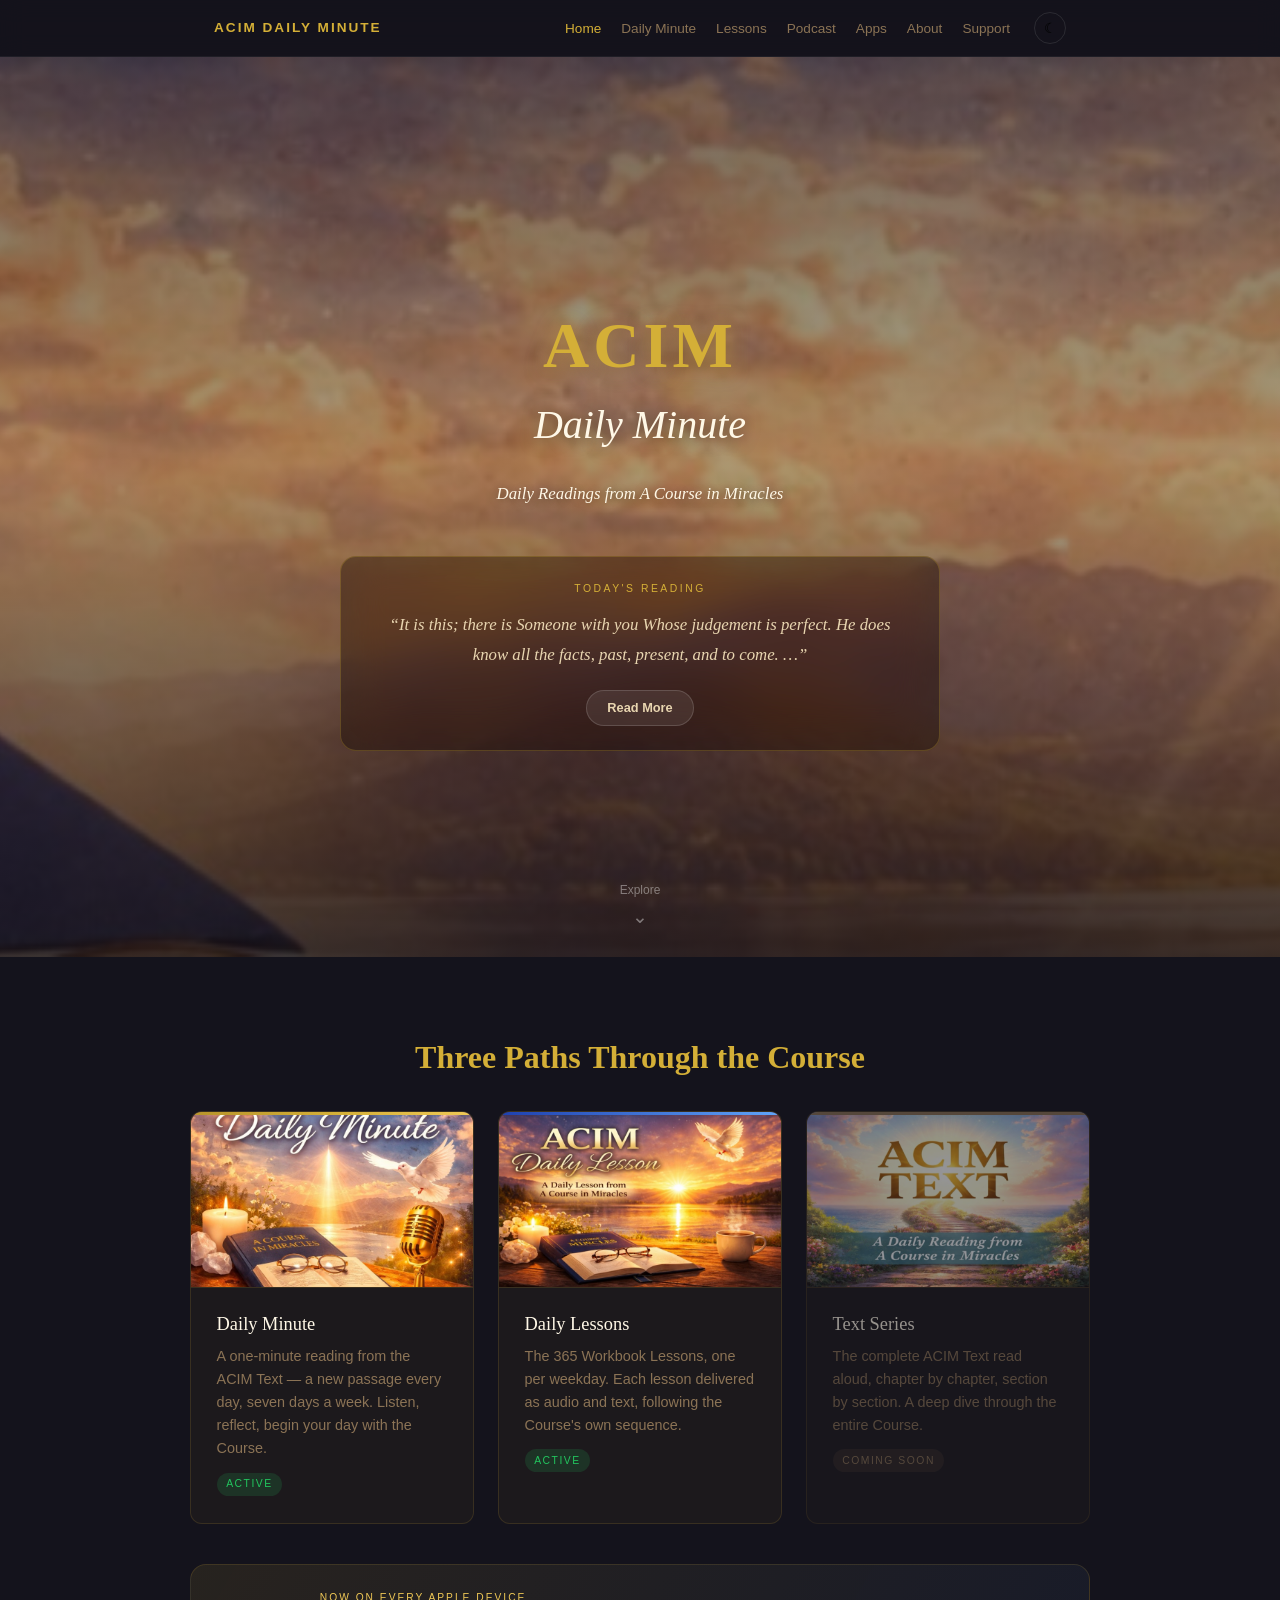
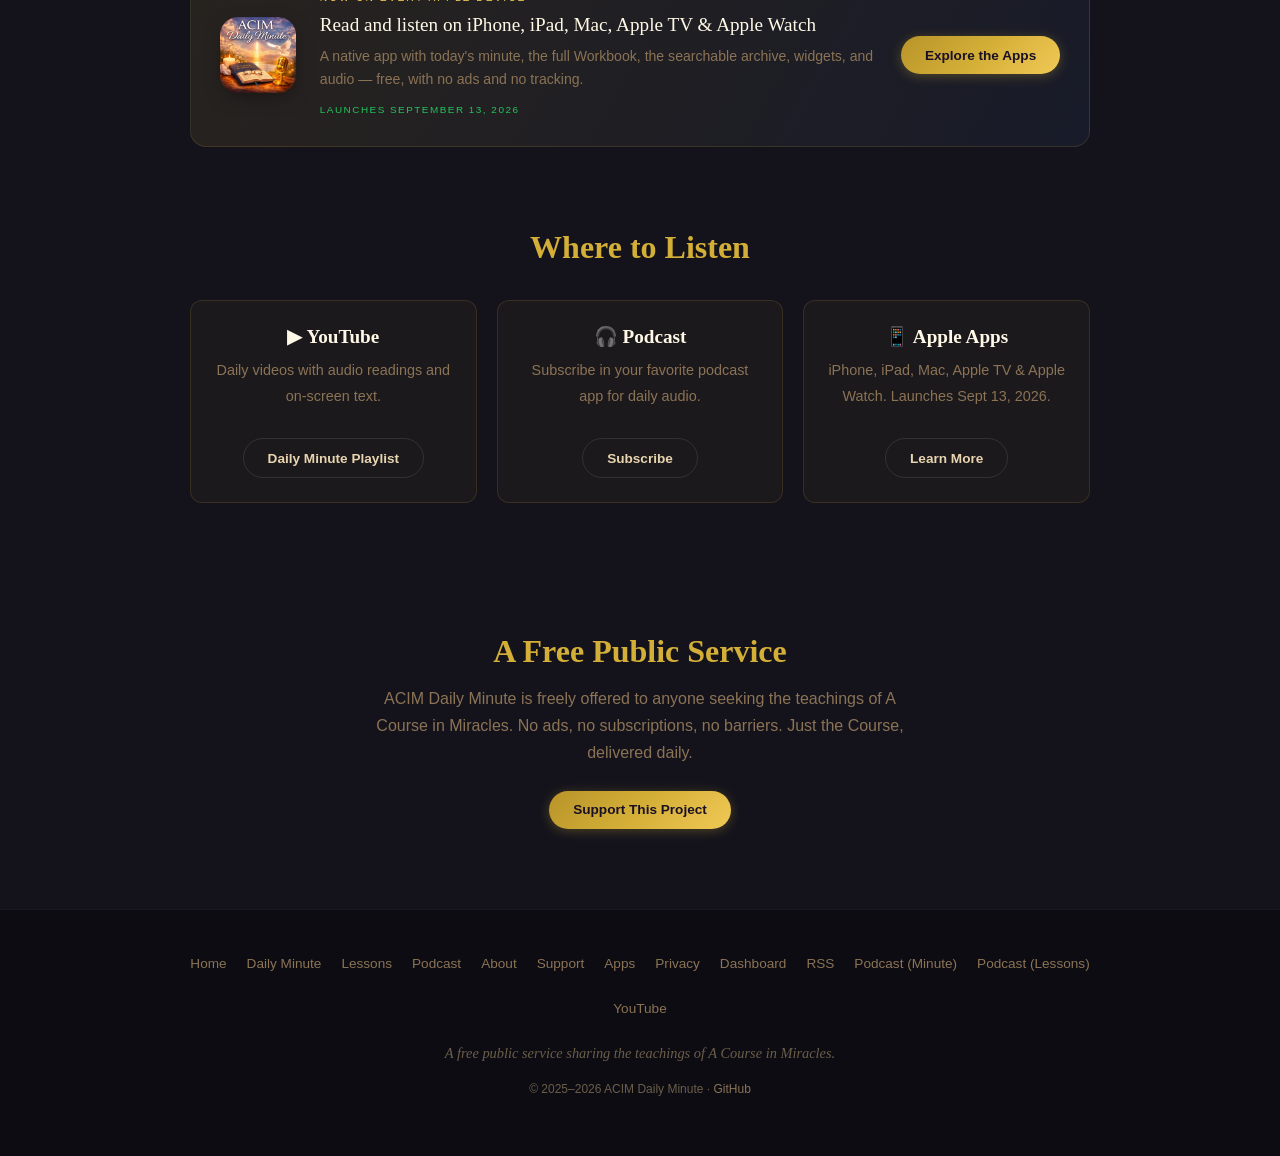
==== commit 7498567e: "Refresh site with app key art, add Apps and Privacy pages - Retune dark palette from purple to warm " ====
--- a/docs/index.html
+++ b/docs/index.html
@@ -3,6 +3,8 @@
 <head>
     <meta charset="UTF-8">
     <meta name="viewport" content="width=device-width, initial-scale=1.0">
+    <meta name="theme-color" media="(prefers-color-scheme: dark)" content="#14131c">
+    <meta name="theme-color" media="(prefers-color-scheme: light)" content="#faf6ef">
     <title>ACIM Daily Minute — Daily Readings from A Course in Miracles</title>
 
     <!-- SEO Meta Tags -->
@@ -49,6 +51,7 @@
             <li><a href="daily-minute.html">Daily Minute</a></li>
             <li><a href="lessons.html">Lessons</a></li>
             <li><a href="podcast.html">Podcast</a></li>
+            <li><a href="apps.html">Apps</a></li>
             <li><a href="about.html">About</a></li>
             <li><a href="support.html">Support</a></li>
         </ul>
@@ -64,13 +67,14 @@
     <a href="daily-minute.html">Daily Minute</a>
     <a href="lessons.html">Lessons</a>
     <a href="podcast.html">Podcast</a>
+    <a href="apps.html">Apps</a>
     <a href="about.html">About</a>
     <a href="support.html">Support</a>
     <button onclick="toggleTheme(); this.parentElement.classList.remove('open');" class="theme-toggle--overlay">Toggle Theme</button>
 </div>
 
 <!-- Hero -->
-<section id="main-content" class="hero hero--full">
+<section id="main-content" class="hero hero--full hero--photo">
     <div class="hero__brand">
         <span class="hero__brand-acim">ACIM</span>
         <span class="hero__brand-daily">Daily Minute</span>
@@ -100,28 +104,46 @@
 
     <div class="stream-cards">
         <!-- Daily Minute -->
-        <a href="daily-minute.html" class="stream-card stream-card--gold" style="text-decoration:none; color:inherit; display:block;">
-            <div class="stream-card__icon">&#9832;</div>
-            <div class="stream-card__title">Daily Minute</div>
-            <p class="stream-card__desc">A one-minute reading from the ACIM Text — a new passage every day, seven days a week. Listen, reflect, begin your day with the Course.</p>
-            <span class="stream-card__badge stream-card__badge--active">Active</span>
+        <a href="daily-minute.html" class="stream-card stream-card--gold stream-card--photo" style="text-decoration:none; color:inherit; display:block;">
+            <img class="stream-card__thumb" src="assets/art-minute.jpg" alt="Daily Minute artwork — a golden microphone beside the open Course, sunrise over a lake" loading="lazy" width="1600" height="1000">
+            <div class="stream-card__inner">
+                <div class="stream-card__title">Daily Minute</div>
+                <p class="stream-card__desc">A one-minute reading from the ACIM Text — a new passage every day, seven days a week. Listen, reflect, begin your day with the Course.</p>
+                <span class="stream-card__badge stream-card__badge--active">Active</span>
+            </div>
         </a>
 
         <!-- Daily Lessons -->
-        <a href="lessons.html" class="stream-card stream-card--blue" style="text-decoration:none; color:inherit; display:block;">
-            <div class="stream-card__icon">&#9998;</div>
-            <div class="stream-card__title">Daily Lessons</div>
-            <p class="stream-card__desc">The 365 Workbook Lessons, one per weekday. Each lesson delivered as audio and text, following the Course's own sequence.</p>
-            <span class="stream-card__badge stream-card__badge--active">Active</span>
+        <a href="lessons.html" class="stream-card stream-card--blue stream-card--photo" style="text-decoration:none; color:inherit; display:block;">
+            <img class="stream-card__thumb" src="assets/art-lesson.jpg" alt="Daily Lesson artwork — the open Course and a cup of coffee at sunrise" loading="lazy" width="1600" height="1000">
+            <div class="stream-card__inner">
+                <div class="stream-card__title">Daily Lessons</div>
+                <p class="stream-card__desc">The 365 Workbook Lessons, one per weekday. Each lesson delivered as audio and text, following the Course's own sequence.</p>
+                <span class="stream-card__badge stream-card__badge--active">Active</span>
+            </div>
         </a>
 
         <!-- Text Series -->
-        <a href="text-series.html" class="stream-card stream-card--muted" style="text-decoration:none; color:inherit; display:block;">
-            <div class="stream-card__icon">&#9733;</div>
-            <div class="stream-card__title">Text Series</div>
-            <p class="stream-card__desc">The complete ACIM Text read aloud, chapter by chapter, section by section. A deep dive through the entire Course.</p>
-            <span class="stream-card__badge stream-card__badge--soon">Coming Soon</span>
+        <a href="text-series.html" class="stream-card stream-card--muted stream-card--photo" style="text-decoration:none; color:inherit; display:block;">
+            <img class="stream-card__thumb" src="assets/art-text.jpg" alt="Text Series artwork — a flower-lined path leading toward the sea at dawn" loading="lazy" width="1600" height="1000">
+            <div class="stream-card__inner">
+                <div class="stream-card__title">Text Series</div>
+                <p class="stream-card__desc">The complete ACIM Text read aloud, chapter by chapter, section by section. A deep dive through the entire Course.</p>
+                <span class="stream-card__badge stream-card__badge--soon">Coming Soon</span>
+            </div>
         </a>
+    </div>
+
+    <!-- Apple apps -->
+    <div class="app-band">
+        <img class="app-band__icon" src="assets/app-icon.png" alt="ACIM Daily Minute app icon" loading="lazy" width="76" height="76">
+        <div class="app-band__body">
+            <div class="app-band__kicker">Now on every Apple device</div>
+            <div class="app-band__title">Read and listen on iPhone, iPad, Mac, Apple TV &amp; Apple Watch</div>
+            <p class="app-band__desc">A native app with today's minute, the full Workbook, the searchable archive, widgets, and audio — free, with no ads and no tracking.</p>
+            <span class="app-band__tag">Launches September 13, 2026</span>
+        </div>
+        <a href="apps.html" class="btn btn--primary">Explore the Apps</a>
     </div>
 </section>
 
@@ -141,9 +163,9 @@
             <a href="podcast.html" class="btn btn--outline" style="margin-top: 0.75rem;">Subscribe</a>
         </div>
         <div class="card text-center">
-            <h3>&#128241; iOS App</h3>
-            <p class="text-muted" style="font-size: 0.9rem;">A dedicated app for reading and listening on the go.</p>
-            <span class="btn btn--outline btn--disabled" style="margin-top: 0.75rem;">Coming Soon</span>
+            <h3>&#128241; Apple Apps</h3>
+            <p class="text-muted" style="font-size: 0.9rem;">iPhone, iPad, Mac, Apple TV &amp; Apple Watch. Launches Sept 13, 2026.</p>
+            <a href="apps.html" class="btn btn--outline" style="margin-top: 0.75rem;">Learn More</a>
         </div>
     </div>
 </section>
@@ -165,6 +187,8 @@
             <li><a href="podcast.html">Podcast</a></li>
             <li><a href="about.html">About</a></li>
             <li><a href="support.html">Support</a></li>
+            <li><a href="apps.html">Apps</a></li>
+            <li><a href="privacy.html">Privacy</a></li>
             <li><a href="monitor.html">Dashboard</a></li>
             <li><a href="feed.xml">RSS</a></li>
             <li><a href="podcast-minute.xml">Podcast (Minute)</a></li>
--- a/docs/style.css
+++ b/docs/style.css
@@ -21,11 +21,11 @@
    ============================================================ */
 
 :root {
-    /* Backgrounds */
-    --color-bg:         #1a1025;
-    --color-bg-deep:    #0f0a18;
-    --color-bg-alt:     #2d1b3d;
-    --color-surface:    rgba(26, 16, 37, 0.75);
+    /* Backgrounds — warm dusk indigo, tuned to the app artwork */
+    --color-bg:         #14131c;
+    --color-bg-deep:    #0d0c13;
+    --color-bg-alt:     #241f30;
+    --color-surface:    rgba(20, 19, 28, 0.75);
 
     /* Borders */
     --color-border:     rgba(255, 255, 255, 0.1);
@@ -65,11 +65,11 @@
 
     /* Hero gradient */
     --hero-gradient: linear-gradient(180deg,
-        #1a1025 0%, #2d1b3d 15%, #4a2a1a 40%,
+        #14131c 0%, #241f30 15%, #4a2a1a 40%,
         #b8742d 65%, #d4af37 80%, #f0c956 90%, #ffeaaa 100%);
 
     /* Navigation */
-    --nav-bg: rgba(26, 16, 37, 0.85);
+    --nav-bg: rgba(20, 19, 28, 0.85);
 
     /* Cards */
     --card-bg:      rgba(212, 175, 55, 0.04);
@@ -1551,3 +1551,276 @@
 .skip-link:focus {
     top: 0;
 }
+
+
+/* ============================================================
+   28. PHOTO HERO (Home)
+   Photographic key art behind the wordmark. The CSS gradient
+   remains as the load-time and fallback layer beneath it.
+   ============================================================ */
+
+.hero--photo {
+    background:
+        linear-gradient(180deg,
+            rgba(13, 12, 19, 0.58) 0%,
+            rgba(13, 12, 19, 0.34) 45%,
+            rgba(13, 12, 19, 0.80) 100%),
+        url("assets/hero-daily-minute.jpg") center 60% / cover no-repeat,
+        var(--hero-gradient);
+}
+
+.hero--photo .hero__subtitle,
+.hero--photo .hero__brand-daily {
+    color: var(--color-text-bright);
+}
+
+
+/* ============================================================
+   29. STREAM CARD THUMBNAILS (Home)
+   ============================================================ */
+
+.stream-card--photo {
+    padding: 0;
+}
+
+.stream-card__thumb {
+    display: block;
+    width: 100%;
+    aspect-ratio: 16 / 10;
+    object-fit: cover;
+    border-bottom: 1px solid var(--card-border);
+}
+
+.stream-card__inner {
+    display: block;
+    padding: 1.4rem 1.6rem 1.7rem;
+}
+
+
+/* ============================================================
+   30. APP BAND (Home — "Now on every Apple device")
+   ============================================================ */
+
+.app-band {
+    display: flex;
+    align-items: center;
+    gap: 1.5rem;
+    flex-wrap: wrap;
+    margin-top: 2.5rem;
+    padding: 1.6rem 1.8rem;
+    background: linear-gradient(120deg,
+        rgba(212, 175, 55, 0.10),
+        rgba(96, 165, 250, 0.06));
+    border: 1px solid var(--card-border);
+    border-radius: var(--radius-lg);
+}
+
+.app-band__icon {
+    width: 76px;
+    height: 76px;
+    border-radius: 18px;
+    flex-shrink: 0;
+    box-shadow: 0 6px 20px -6px rgba(0, 0, 0, 0.5);
+}
+
+.app-band__body {
+    flex: 1;
+    min-width: 220px;
+}
+
+.app-band__kicker {
+    font-family: var(--font-sans);
+    font-size: 0.64rem;
+    letter-spacing: 2px;
+    text-transform: uppercase;
+    color: var(--color-gold-light);
+}
+
+.app-band__title {
+    font-family: var(--font-serif);
+    font-size: 1.2rem;
+    color: var(--color-text-bright);
+    margin: 0.2rem 0 0.3rem;
+}
+
+.app-band__desc {
+    font-size: 0.88rem;
+    color: var(--color-text-muted);
+    margin: 0;
+    line-height: 1.6;
+}
+
+.app-band__tag {
+    display: inline-block;
+    margin-top: 0.7rem;
+    font-size: 0.62rem;
+    letter-spacing: 1.5px;
+    text-transform: uppercase;
+    color: var(--color-green);
+}
+
+@media (max-width: 600px) {
+    .app-band {
+        justify-content: center;
+        text-align: center;
+    }
+}
+
+
+/* ============================================================
+   31. APPS PAGE
+   ============================================================ */
+
+.apps-hero {
+    text-align: center;
+    padding: 4.5rem 1.5rem;
+    border-bottom: 1px solid var(--color-border-dim);
+    background:
+        linear-gradient(180deg,
+            rgba(13, 12, 19, 0.48) 0%,
+            rgba(13, 12, 19, 0.66) 55%,
+            rgba(13, 12, 19, 0.90) 100%),
+        url("assets/apps-hero.jpg") center 58% / cover no-repeat,
+        var(--hero-gradient);
+}
+
+.apps-hero h1 {
+    color: var(--color-gold);
+    text-shadow: 0 2px 18px rgba(0, 0, 0, 0.55);
+}
+
+.apps-hero__lede {
+    font-family: var(--font-serif);
+    font-style: italic;
+    font-size: 1.05rem;
+    color: var(--color-text-bright);
+    max-width: 520px;
+    margin: 0.6rem auto 0;
+    text-shadow: 0 1px 10px rgba(0, 0, 0, 0.55);
+}
+
+.store-pill {
+    display: inline-block;
+    margin-top: 1.4rem;
+    padding: 0.5rem 1rem;
+    background: rgba(13, 12, 19, 0.7);
+    border: 1px solid var(--glass-border);
+    border-radius: var(--radius-pill);
+    font-family: var(--font-sans);
+    font-size: 0.72rem;
+    letter-spacing: 1.5px;
+    text-transform: uppercase;
+    color: var(--color-gold-light);
+}
+
+.store-buttons {
+    display: flex;
+    gap: 0.8rem;
+    justify-content: center;
+    flex-wrap: wrap;
+    margin-top: 1rem;
+}
+
+/* Pre-launch placeholders — visible on the photo, but plainly inert */
+.store-buttons .btn {
+    background: rgba(13, 12, 19, 0.72);
+    border: 1px solid rgba(240, 201, 86, 0.45);
+    color: var(--color-text);
+    cursor: default;
+    opacity: 1;
+}
+
+.store-buttons .btn:hover {
+    transform: none;
+}
+
+.store-note {
+    font-size: 0.72rem;
+    color: rgba(255, 255, 255, 0.55);
+    margin: 0.7rem 0 0;
+}
+
+.device-grid {
+    display: grid;
+    grid-template-columns: repeat(auto-fit, minmax(200px, 1fr));
+    gap: 1rem;
+    margin-top: 1.5rem;
+}
+
+.device {
+    background: var(--card-bg);
+    border: 1px solid var(--card-border);
+    border-radius: var(--radius);
+    padding: 1.1rem 1.2rem;
+}
+
+.device__name {
+    font-family: var(--font-sans);
+    font-size: 0.7rem;
+    font-weight: 700;
+    letter-spacing: 1.5px;
+    text-transform: uppercase;
+    color: var(--color-gold);
+    margin-bottom: 0.4rem;
+}
+
+.device__desc {
+    font-size: 0.85rem;
+    color: var(--color-text-body);
+    line-height: 1.55;
+    margin: 0;
+}
+
+.feature-columns {
+    columns: 2;
+    column-gap: 2rem;
+    margin-top: 1.4rem;
+    padding: 0;
+}
+
+.feature-columns li {
+    break-inside: avoid;
+    list-style: none;
+    position: relative;
+    padding-left: 1.1rem;
+    margin-bottom: 0.7rem;
+    font-size: 0.88rem;
+    color: var(--color-text-body);
+    line-height: 1.55;
+}
+
+.feature-columns li::before {
+    content: "\2022";
+    position: absolute;
+    left: 0;
+    color: var(--color-gold);
+}
+
+.feature-columns strong {
+    color: var(--color-text-bright);
+    font-weight: 600;
+}
+
+@media (max-width: 600px) {
+    .feature-columns {
+        columns: 1;
+    }
+}
+
+
+/* ============================================================
+   32. LEGAL / PRIVACY PAGE
+   ============================================================ */
+
+.legal__meta {
+    font-family: var(--font-sans);
+    font-size: 0.82rem;
+    color: var(--color-text-muted);
+    margin: -0.5rem 0 1.5rem;
+}
+
+.legal__updated {
+    font-size: 0.8rem;
+    color: var(--color-text-dim);
+    margin-top: 2rem;
+}
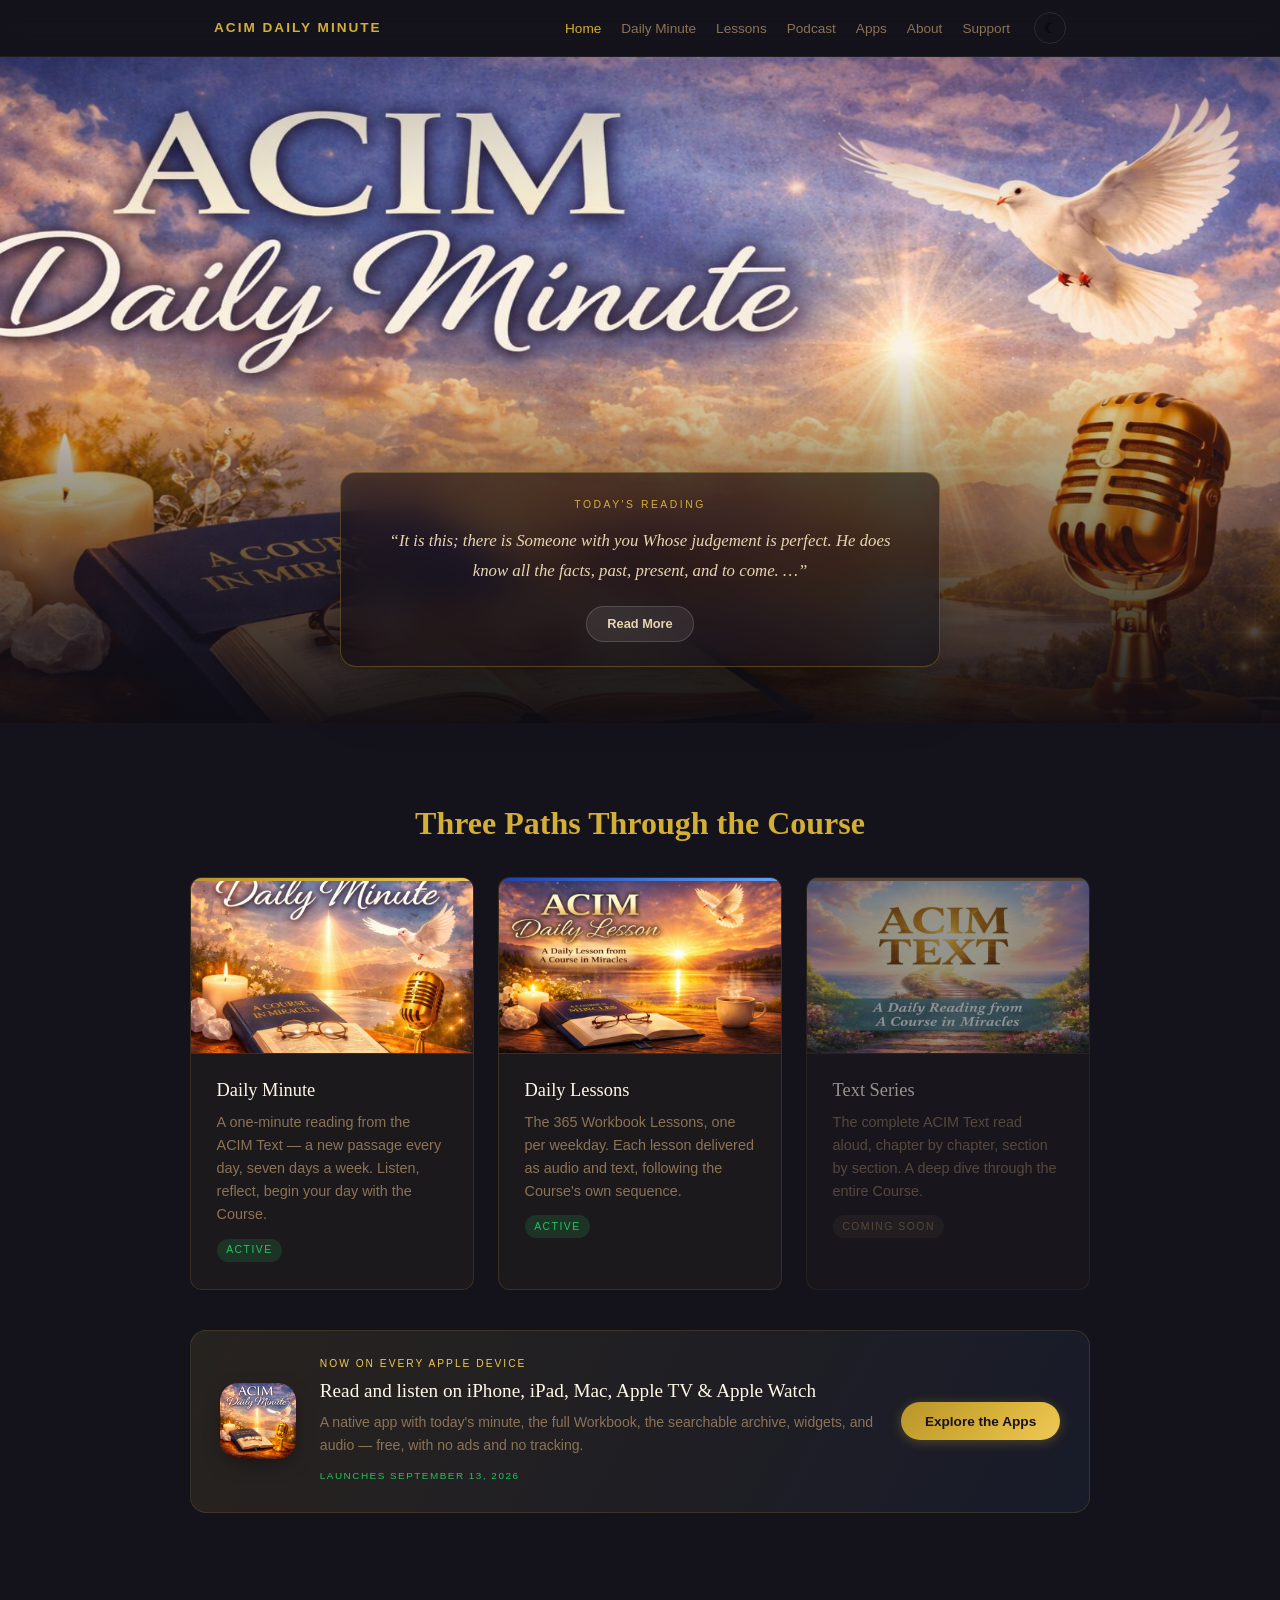
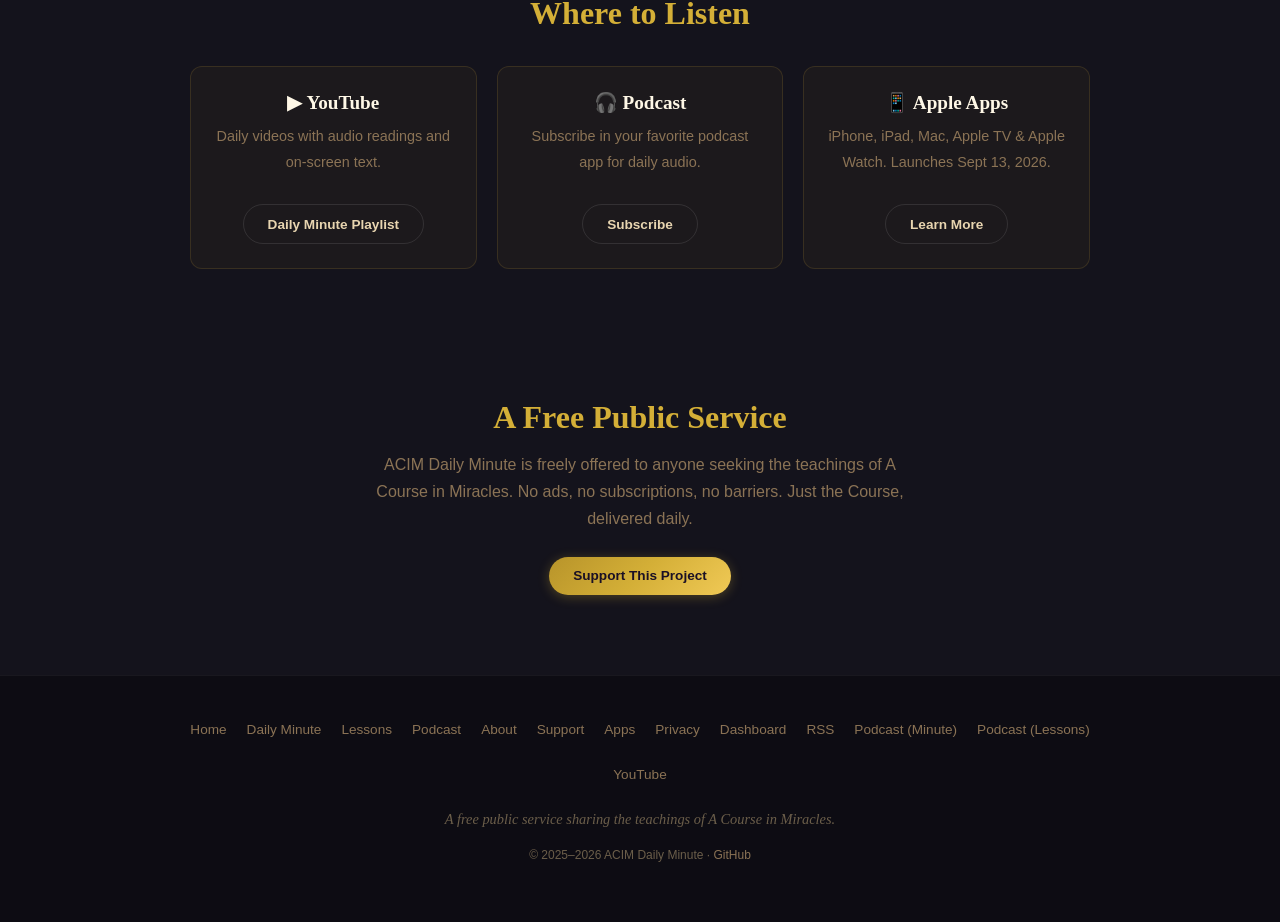
==== commit 0c60f4d8: "Rebuild home hero around the key-art wordmark The refresh stacked an HTML "ACIM Daily Minute" headli" ====
--- a/docs/index.html
+++ b/docs/index.html
@@ -74,12 +74,8 @@
 </div>
 
 <!-- Hero -->
-<section id="main-content" class="hero hero--full hero--photo">
-    <div class="hero__brand">
-        <span class="hero__brand-acim">ACIM</span>
-        <span class="hero__brand-daily">Daily Minute</span>
-    </div>
-    <p class="hero__subtitle">Daily Readings from A Course in Miracles</p>
+<section id="main-content" class="hero hero--photo">
+    <h1 class="sr-only">ACIM Daily Minute — daily readings from A Course in Miracles</h1>
 
     <!-- Today's Reading Teaser -->
     <div class="glass-card">
@@ -90,11 +86,6 @@
         <div class="glass-card__actions">
             <a href="daily-minute.html" class="btn btn--ghost-light">Read More</a>
         </div>
-    </div>
-
-    <div class="hero__scroll">
-        <div>Explore</div>
-        <div class="hero__scroll-arrow">&#8964;</div>
     </div>
 </section>
 
--- a/docs/style.css
+++ b/docs/style.css
@@ -360,71 +360,6 @@
     text-align: center;
     padding: 6rem 1.5rem 4rem;
     position: relative;
-}
-
-.hero--full {
-    min-height: 100vh;
-    display: flex;
-    flex-direction: column;
-    align-items: center;
-    justify-content: center;
-    padding: 5rem 1.5rem 3rem;
-}
-
-.hero__brand {
-    margin-bottom: 0.5rem;
-}
-
-.hero__brand-acim {
-    display: block;
-    font-family: var(--font-serif);
-    font-size: clamp(2.5rem, 8vw, 4rem);
-    font-weight: 800;
-    color: var(--color-gold);
-    letter-spacing: 4px;
-    text-shadow: 0 2px 20px var(--color-gold-glow);
-}
-
-.hero__brand-daily {
-    display: block;
-    font-family: var(--font-serif);
-    font-size: clamp(1.6rem, 5vw, 2.5rem);
-    font-style: italic;
-    color: var(--color-text-bright);
-    text-shadow: 0 2px 15px rgba(0, 0, 0, 0.5);
-    margin-top: -0.25rem;
-}
-
-.hero__subtitle {
-    font-family: var(--font-serif);
-    font-style: italic;
-    font-size: 1.05rem;
-    color: var(--color-text);
-    margin-top: 1rem;
-    max-width: 500px;
-    line-height: 1.6;
-    text-shadow: 0 1px 8px rgba(0, 0, 0, 0.4);
-}
-
-.hero__scroll {
-    position: absolute;
-    bottom: 1.5rem;
-    left: 50%;
-    transform: translateX(-50%);
-    color: rgba(255, 255, 255, 0.4);
-    font-size: 0.75rem;
-    text-align: center;
-    animation: hero-bob 2s ease-in-out infinite;
-}
-
-.hero__scroll-arrow {
-    font-size: 1.2rem;
-    margin-top: 0.15rem;
-}
-
-@keyframes hero-bob {
-    0%, 100% { transform: translateX(-50%) translateY(0); }
-    50%      { transform: translateX(-50%) translateY(6px); }
 }
 
 
@@ -1555,23 +1490,54 @@
 
 /* ============================================================
    28. PHOTO HERO (Home)
-   Photographic key art behind the wordmark. The CSS gradient
-   remains as the load-time and fallback layer beneath it.
+   The key-art painting carries its own "ACIM Daily Minute"
+   wordmark, so it stands in for the page title (an sr-only
+   <h1> keeps the document outline intact). A scrim that stays
+   clear across the upper painting and deepens toward the base
+   protects the nav and the reading card. The CSS gradient is
+   the load-time and fallback layer beneath.
    ============================================================ */
 
 .hero--photo {
+    min-height: clamp(600px, 74vh, 780px);
+    display: flex;
+    flex-direction: column;
+    justify-content: flex-end;
+    padding: 5rem 1.5rem 3.5rem;
     background:
         linear-gradient(180deg,
-            rgba(13, 12, 19, 0.58) 0%,
-            rgba(13, 12, 19, 0.34) 45%,
-            rgba(13, 12, 19, 0.80) 100%),
-        url("assets/hero-daily-minute.jpg") center 60% / cover no-repeat,
+            rgba(13, 12, 19, 0.22) 0%,
+            rgba(13, 12, 19, 0) 24%,
+            rgba(13, 12, 19, 0) 44%,
+            rgba(13, 12, 19, 0.32) 60%,
+            rgba(13, 12, 19, 0.68) 81%,
+            rgba(13, 12, 19, 0.95) 100%),
+        url("assets/hero-daily-minute.jpg") center top / cover no-repeat,
         var(--hero-gradient);
 }
 
-.hero--photo .hero__subtitle,
-.hero--photo .hero__brand-daily {
-    color: var(--color-text-bright);
+.hero--photo .glass-card {
+    margin: 0 auto;
+    background: rgba(13, 12, 19, 0.58);
+    border-color: rgba(212, 175, 55, 0.30);
+    box-shadow: 0 30px 70px -28px rgba(0, 0, 0, 0.75);
+}
+
+@media (max-width: 768px) {
+    .hero--photo {
+        min-height: min(86vh, 680px);
+        padding: 3.5rem 1.15rem 2.25rem;
+        background:
+            linear-gradient(180deg,
+                rgba(13, 12, 19, 0.14) 0%,
+                rgba(13, 12, 19, 0) 30%,
+                rgba(13, 12, 19, 0) 48%,
+                rgba(13, 12, 19, 0.34) 62%,
+                rgba(13, 12, 19, 0.70) 82%,
+                rgba(13, 12, 19, 0.96) 100%),
+            url("assets/hero-daily-minute-portrait.jpg") center top / cover no-repeat,
+            var(--hero-gradient);
+    }
 }
 
 
@@ -1673,14 +1639,14 @@
 
 .apps-hero {
     text-align: center;
-    padding: 4.5rem 1.5rem;
+    padding: 5rem 1.5rem 4.5rem;
     border-bottom: 1px solid var(--color-border-dim);
     background:
         linear-gradient(180deg,
-            rgba(13, 12, 19, 0.48) 0%,
-            rgba(13, 12, 19, 0.66) 55%,
+            rgba(13, 12, 19, 0.44) 0%,
+            rgba(13, 12, 19, 0.62) 55%,
             rgba(13, 12, 19, 0.90) 100%),
-        url("assets/apps-hero.jpg") center 58% / cover no-repeat,
+        url("assets/apps-hero.jpg") center 62% / cover no-repeat,
         var(--hero-gradient);
 }
 
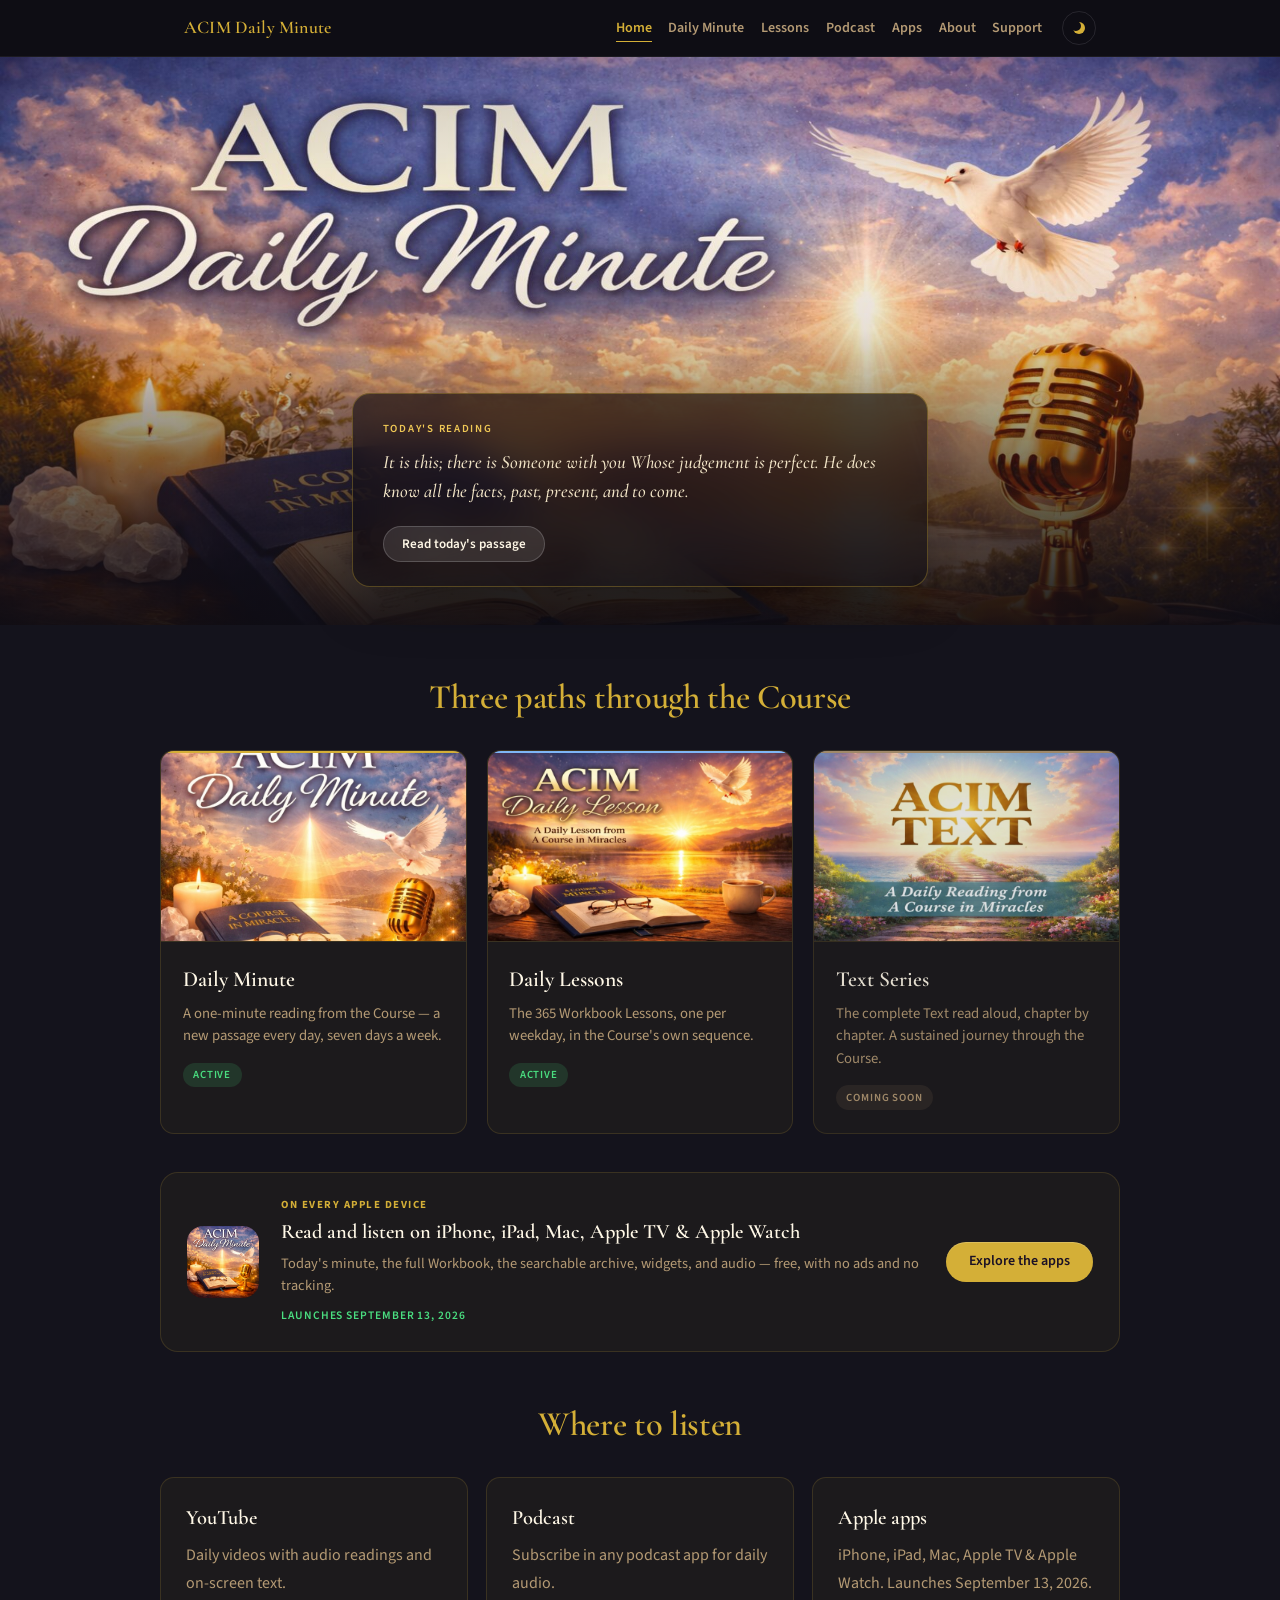
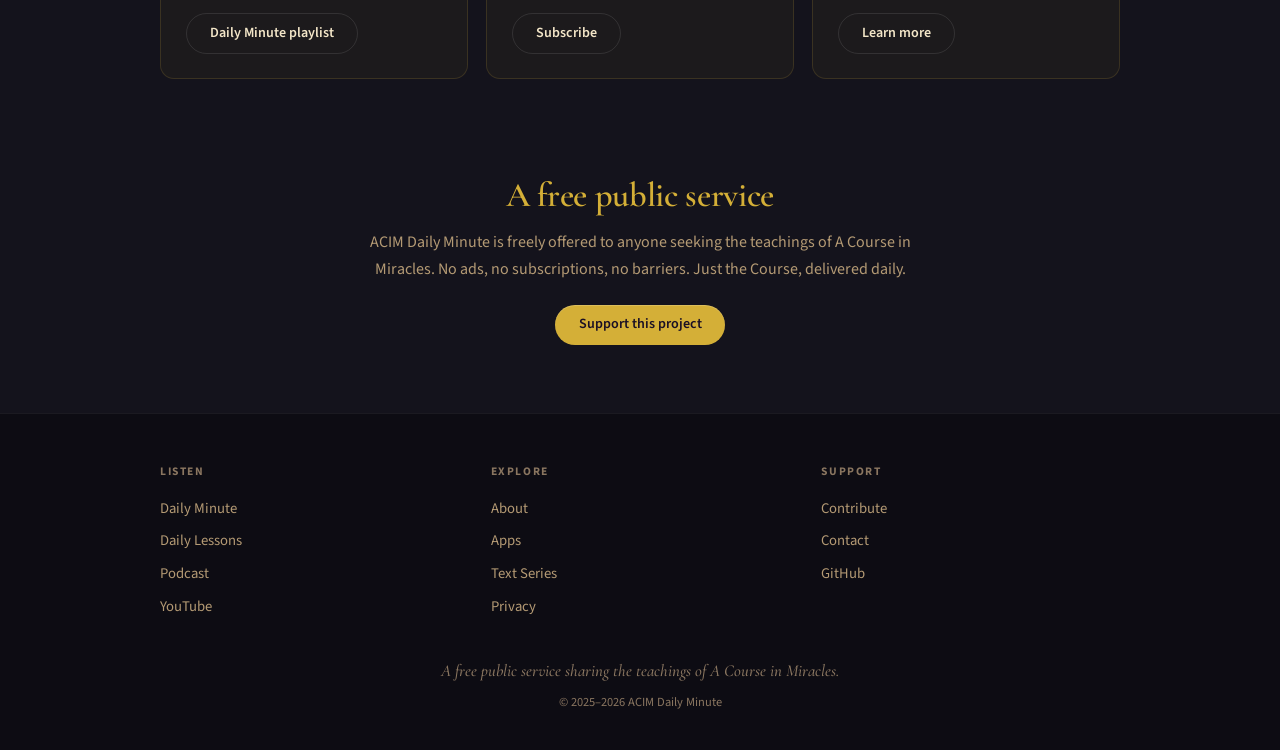
==== commit f2bb9386: "fix: professional site polish, working archive audio, and www canonicals" ====
--- a/docs/index.html
+++ b/docs/index.html
@@ -3,49 +3,56 @@
 <head>
     <meta charset="UTF-8">
     <meta name="viewport" content="width=device-width, initial-scale=1.0">
-    <meta name="theme-color" media="(prefers-color-scheme: dark)" content="#14131c">
-    <meta name="theme-color" media="(prefers-color-scheme: light)" content="#faf6ef">
+    <meta name="theme-color" content="#14131c">
     <title>ACIM Daily Minute — Daily Readings from A Course in Miracles</title>
 
-    <!-- SEO Meta Tags -->
     <meta name="description" content="Free daily readings from A Course in Miracles. Listen to one-minute audio passages, follow the 365 Workbook Lessons, and explore the complete Text — delivered daily via YouTube, podcast, and web.">
     <meta name="author" content="ACIM Daily Minute">
-    <meta name="keywords" content="A Course in Miracles, ACIM, daily readings, miracles, spiritual practice, workbook lessons, ACIM audio, ACIM podcast">
-    <link rel="canonical" href="https://acimdailyminute.org/">
-
-    <!-- OpenGraph Tags -->
+    <link rel="canonical" href="https://www.acimdailyminute.org/">
+
     <meta property="og:title" content="ACIM Daily Minute — Daily Readings from A Course in Miracles">
     <meta property="og:description" content="Free daily readings from A Course in Miracles. Audio passages, Workbook Lessons, and more — delivered daily.">
     <meta property="og:type" content="website">
-    <meta property="og:url" content="https://acimdailyminute.org/">
+    <meta property="og:url" content="https://www.acimdailyminute.org/">
     <meta property="og:site_name" content="ACIM Daily Minute">
-    <meta property="og:image" content="https://acimdailyminute.org/assets/og-image.png">
+    <meta property="og:image" content="https://www.acimdailyminute.org/assets/og-image.png">
     <meta property="og:image:width" content="1200">
     <meta property="og:image:height" content="630">
-
-    <!-- Twitter Card Tags -->
+    <meta property="og:locale" content="en_US">
+
     <meta name="twitter:card" content="summary_large_image">
     <meta name="twitter:title" content="ACIM Daily Minute — Daily Readings from A Course in Miracles">
     <meta name="twitter:description" content="Free daily readings from A Course in Miracles. Audio passages, Workbook Lessons, and more — delivered daily.">
-    <meta name="twitter:image" content="https://acimdailyminute.org/assets/og-image.png">
-
-    <!-- Favicon -->
+    <meta name="twitter:image" content="https://www.acimdailyminute.org/assets/og-image.png">
+
     <link rel="icon" type="image/svg+xml" href="favicon.svg">
     <link rel="apple-touch-icon" sizes="180x180" href="assets/apple-touch-icon.png">
-
-    <!-- Theme (must load before paint) -->
+    <meta name="apple-mobile-web-app-title" content="ACIM Daily Minute">
+    <link rel="alternate" type="application/rss+xml" title="ACIM Daily Minute podcast" href="https://www.acimdailyminute.org/podcast-minute.xml">
+    <link rel="alternate" type="application/rss+xml" title="ACIM Daily Lessons podcast" href="https://www.acimdailyminute.org/podcast-lessons.xml">
+    <link rel="preload" as="image" href="assets/hero-daily-minute.jpg" media="(min-width: 769px)">
+    <link rel="preload" as="image" href="assets/hero-daily-minute-portrait.jpg" media="(max-width: 768px)">
+
     <script src="theme.js"></script>
-
-    <!-- Stylesheet -->
     <link rel="stylesheet" href="style.css">
+
+    <script type="application/ld+json">
+    {
+        "@context": "https://schema.org",
+        "@type": "WebSite",
+        "name": "ACIM Daily Minute",
+        "url": "https://www.acimdailyminute.org/",
+        "description": "Free daily readings from A Course in Miracles. One-minute audio passages, the 365 Workbook Lessons, and more.",
+        "inLanguage": "en"
+    }
+    </script>
 </head>
 <body>
 <a href="#main-content" class="skip-link">Skip to content</a>
 
-<!-- Navigation -->
-<nav class="site-nav" role="navigation" aria-label="Main navigation">
+<nav class="site-nav" aria-label="Main">
     <div class="site-nav__inner">
-        <a href="index.html" class="site-nav__logo">ACIM DAILY MINUTE</a>
+        <a href="index.html" class="site-nav__logo">ACIM Daily Minute</a>
         <ul class="site-nav__links">
             <li><a href="index.html" aria-current="page">Home</a></li>
             <li><a href="daily-minute.html">Daily Minute</a></li>
@@ -55,162 +62,160 @@
             <li><a href="about.html">About</a></li>
             <li><a href="support.html">Support</a></li>
         </ul>
-        <button class="theme-toggle" onclick="toggleTheme()" aria-label="Toggle light/dark theme"></button>
-        <button class="site-nav__toggle" aria-label="Open menu" onclick="document.getElementById('nav-overlay').classList.add('open')">
+        <button type="button" class="theme-toggle" aria-label="Switch to light theme"></button>
+        <button type="button" class="site-nav__toggle" aria-label="Open menu" aria-controls="nav-overlay" aria-expanded="false">
             <span></span><span></span><span></span>
         </button>
     </div>
 </nav>
-<div id="nav-overlay" class="site-nav__overlay">
-    <button class="site-nav__close" aria-label="Close menu" onclick="this.parentElement.classList.remove('open')">&times;</button>
-    <a href="index.html">Home</a>
+<div id="nav-overlay" class="site-nav__overlay" role="dialog" aria-modal="true" aria-label="Menu">
+    <button type="button" class="site-nav__close" aria-label="Close menu">&times;</button>
+    <a href="index.html" aria-current="page">Home</a>
     <a href="daily-minute.html">Daily Minute</a>
     <a href="lessons.html">Lessons</a>
     <a href="podcast.html">Podcast</a>
     <a href="apps.html">Apps</a>
     <a href="about.html">About</a>
     <a href="support.html">Support</a>
-    <button onclick="toggleTheme(); this.parentElement.classList.remove('open');" class="theme-toggle--overlay">Toggle Theme</button>
+    <button type="button" class="theme-toggle--overlay">Light theme</button>
 </div>
 
-<!-- Hero -->
-<section id="main-content" class="hero hero--photo">
+<main id="main-content">
+<section class="hero hero--photo">
     <h1 class="sr-only">ACIM Daily Minute — daily readings from A Course in Miracles</h1>
 
-    <!-- Today's Reading Teaser -->
     <div class="glass-card">
         <div class="glass-card__label">Today's Reading</div>
         <div class="glass-card__passage">
-            "There is no order of difficulty in miracles. One is not 'harder' or 'bigger' than another. They are all the same. All expressions of love are maximal."
+            There is no order of difficulty in miracles. One is not “harder” or “bigger” than another. They are all the same. All expressions of love are maximal.
         </div>
         <div class="glass-card__actions">
-            <a href="daily-minute.html" class="btn btn--ghost-light">Read More</a>
-        </div>
-    </div>
-</section>
-
-<!-- Content Streams -->
+            <a href="daily-minute.html" class="btn btn--ghost-light">Read today's passage</a>
+        </div>
+    </div>
+</section>
+
 <section class="container section">
-    <h2 class="section__title">Three Paths Through the Course</h2>
+    <h2 class="section__title">Three paths through the Course</h2>
 
     <div class="stream-cards">
-        <!-- Daily Minute -->
-        <a href="daily-minute.html" class="stream-card stream-card--gold stream-card--photo" style="text-decoration:none; color:inherit; display:block;">
-            <img class="stream-card__thumb" src="assets/art-minute.jpg" alt="Daily Minute artwork — a golden microphone beside the open Course, sunrise over a lake" loading="lazy" width="1600" height="1000">
+        <a href="daily-minute.html" class="stream-card stream-card--gold stream-card--photo">
+            <img class="stream-card__thumb" src="assets/art-minute.jpg" alt="" width="760" height="760">
             <div class="stream-card__inner">
                 <div class="stream-card__title">Daily Minute</div>
-                <p class="stream-card__desc">A one-minute reading from the ACIM Text — a new passage every day, seven days a week. Listen, reflect, begin your day with the Course.</p>
+                <p class="stream-card__desc">A one-minute reading from the Course — a new passage every day, seven days a week.</p>
                 <span class="stream-card__badge stream-card__badge--active">Active</span>
             </div>
         </a>
 
-        <!-- Daily Lessons -->
-        <a href="lessons.html" class="stream-card stream-card--blue stream-card--photo" style="text-decoration:none; color:inherit; display:block;">
-            <img class="stream-card__thumb" src="assets/art-lesson.jpg" alt="Daily Lesson artwork — the open Course and a cup of coffee at sunrise" loading="lazy" width="1600" height="1000">
+        <a href="lessons.html" class="stream-card stream-card--blue stream-card--photo">
+            <img class="stream-card__thumb" src="assets/art-lesson.jpg" alt="" width="900" height="506">
             <div class="stream-card__inner">
                 <div class="stream-card__title">Daily Lessons</div>
-                <p class="stream-card__desc">The 365 Workbook Lessons, one per weekday. Each lesson delivered as audio and text, following the Course's own sequence.</p>
+                <p class="stream-card__desc">The 365 Workbook Lessons, one per weekday, in the Course's own sequence.</p>
                 <span class="stream-card__badge stream-card__badge--active">Active</span>
             </div>
         </a>
 
-        <!-- Text Series -->
-        <a href="text-series.html" class="stream-card stream-card--muted stream-card--photo" style="text-decoration:none; color:inherit; display:block;">
-            <img class="stream-card__thumb" src="assets/art-text.jpg" alt="Text Series artwork — a flower-lined path leading toward the sea at dawn" loading="lazy" width="1600" height="1000">
+        <a href="text-series.html" class="stream-card stream-card--muted stream-card--photo">
+            <img class="stream-card__thumb" src="assets/art-text.jpg" alt="" width="900" height="506">
             <div class="stream-card__inner">
                 <div class="stream-card__title">Text Series</div>
-                <p class="stream-card__desc">The complete ACIM Text read aloud, chapter by chapter, section by section. A deep dive through the entire Course.</p>
-                <span class="stream-card__badge stream-card__badge--soon">Coming Soon</span>
+                <p class="stream-card__desc">The complete Text read aloud, chapter by chapter. A sustained journey through the Course.</p>
+                <span class="stream-card__badge stream-card__badge--soon">Coming soon</span>
             </div>
         </a>
     </div>
 
-    <!-- Apple apps -->
     <div class="app-band">
-        <img class="app-band__icon" src="assets/app-icon.png" alt="ACIM Daily Minute app icon" loading="lazy" width="76" height="76">
+        <img class="app-band__icon" src="assets/app-icon.png" alt="ACIM Daily Minute app icon" width="76" height="76">
         <div class="app-band__body">
-            <div class="app-band__kicker">Now on every Apple device</div>
+            <div class="app-band__kicker">On every Apple device</div>
             <div class="app-band__title">Read and listen on iPhone, iPad, Mac, Apple TV &amp; Apple Watch</div>
-            <p class="app-band__desc">A native app with today's minute, the full Workbook, the searchable archive, widgets, and audio — free, with no ads and no tracking.</p>
+            <p class="app-band__desc">Today's minute, the full Workbook, the searchable archive, widgets, and audio — free, with no ads and no tracking.</p>
             <span class="app-band__tag">Launches September 13, 2026</span>
         </div>
-        <a href="apps.html" class="btn btn--primary">Explore the Apps</a>
-    </div>
-</section>
-
-<!-- Where to Listen -->
-<section class="container section" style="padding-top: 0;">
-    <h2 class="section__title">Where to Listen</h2>
+        <a href="apps.html" class="btn btn--primary">Explore the apps</a>
+    </div>
+</section>
+
+<section class="container section section--tight">
+    <h2 class="section__title">Where to listen</h2>
 
     <div class="card-grid">
-        <div class="card text-center">
-            <h3>&#9654; YouTube</h3>
-            <p class="text-muted" style="font-size: 0.9rem;">Daily videos with audio readings and on-screen text.</p>
-            <a href="https://www.youtube.com/watch?v=SrOOCbNXrwI&list=PLP1KDMu51tB7o5hMs2ck69gZZidrg-ltD" class="btn btn--outline" style="margin-top: 0.75rem;">Daily Minute Playlist</a>
-        </div>
-        <div class="card text-center">
-            <h3>&#127911; Podcast</h3>
-            <p class="text-muted" style="font-size: 0.9rem;">Subscribe in your favorite podcast app for daily audio.</p>
-            <a href="podcast.html" class="btn btn--outline" style="margin-top: 0.75rem;">Subscribe</a>
-        </div>
-        <div class="card text-center">
-            <h3>&#128241; Apple Apps</h3>
-            <p class="text-muted" style="font-size: 0.9rem;">iPhone, iPad, Mac, Apple TV &amp; Apple Watch. Launches Sept 13, 2026.</p>
-            <a href="apps.html" class="btn btn--outline" style="margin-top: 0.75rem;">Learn More</a>
-        </div>
-    </div>
-</section>
-
-<!-- Mission / CTA -->
+        <div class="card">
+            <div class="listen-name">YouTube</div>
+            <p class="text-muted">Daily videos with audio readings and on-screen text.</p>
+            <a href="https://www.youtube.com/watch?v=SrOOCbNXrwI&amp;list=PLP1KDMu51tB7o5hMs2ck69gZZidrg-ltD" class="btn btn--outline" rel="noopener noreferrer">Daily Minute playlist</a>
+        </div>
+        <div class="card">
+            <div class="listen-name">Podcast</div>
+            <p class="text-muted">Subscribe in any podcast app for daily audio.</p>
+            <a href="podcast.html" class="btn btn--outline">Subscribe</a>
+        </div>
+        <div class="card">
+            <div class="listen-name">Apple apps</div>
+            <p class="text-muted">iPhone, iPad, Mac, Apple TV &amp; Apple Watch. Launches September 13, 2026.</p>
+            <a href="apps.html" class="btn btn--outline">Learn more</a>
+        </div>
+    </div>
+</section>
+
 <section class="container cta-section">
-    <h2 class="cta-section__title">A Free Public Service</h2>
+    <h2 class="cta-section__title">A free public service</h2>
     <p class="cta-section__desc">ACIM Daily Minute is freely offered to anyone seeking the teachings of A Course in Miracles. No ads, no subscriptions, no barriers. Just the Course, delivered daily.</p>
-    <a href="support.html" class="btn btn--primary">Support This Project</a>
-</section>
-
-<!-- Footer -->
+    <a href="support.html" class="btn btn--primary">Support this project</a>
+</section>
+</main>
+
 <footer class="site-footer">
     <div class="site-footer__inner">
-        <ul class="site-footer__links">
-            <li><a href="index.html">Home</a></li>
-            <li><a href="daily-minute.html">Daily Minute</a></li>
-            <li><a href="lessons.html">Lessons</a></li>
-            <li><a href="podcast.html">Podcast</a></li>
-            <li><a href="about.html">About</a></li>
-            <li><a href="support.html">Support</a></li>
-            <li><a href="apps.html">Apps</a></li>
-            <li><a href="privacy.html">Privacy</a></li>
-            <li><a href="monitor.html">Dashboard</a></li>
-            <li><a href="feed.xml">RSS</a></li>
-            <li><a href="podcast-minute.xml">Podcast (Minute)</a></li>
-            <li><a href="podcast-lessons.xml">Podcast (Lessons)</a></li>
-            <li><a href="https://www.youtube.com/watch?v=SrOOCbNXrwI&list=PLP1KDMu51tB7o5hMs2ck69gZZidrg-ltD">YouTube</a></li>
-        </ul>
+        <div class="site-footer__grid">
+            <div>
+                <p class="site-footer__heading">Listen</p>
+                <ul class="site-footer__col">
+                    <li><a href="daily-minute.html">Daily Minute</a></li>
+                    <li><a href="lessons.html">Daily Lessons</a></li>
+                    <li><a href="podcast.html">Podcast</a></li>
+                    <li><a href="https://www.youtube.com/watch?v=SrOOCbNXrwI&amp;list=PLP1KDMu51tB7o5hMs2ck69gZZidrg-ltD" rel="noopener noreferrer">YouTube</a></li>
+                </ul>
+            </div>
+            <div>
+                <p class="site-footer__heading">Explore</p>
+                <ul class="site-footer__col">
+                    <li><a href="about.html">About</a></li>
+                    <li><a href="apps.html">Apps</a></li>
+                    <li><a href="text-series.html">Text Series</a></li>
+                    <li><a href="privacy.html">Privacy</a></li>
+                </ul>
+            </div>
+            <div>
+                <p class="site-footer__heading">Support</p>
+                <ul class="site-footer__col">
+                    <li><a href="support.html">Contribute</a></li>
+                    <li><a href="mailto:podcast@acimdailyminute.org">Contact</a></li>
+                    <li><a href="https://github.com/larryseyer/ACIM-Daily-Minute" rel="noopener noreferrer">GitHub</a></li>
+                </ul>
+            </div>
+        </div>
         <p class="site-footer__tagline">A free public service sharing the teachings of A Course in Miracles.</p>
-        <p class="site-footer__copy">
-            &copy; 2025–2026 ACIM Daily Minute &middot;
-            <a href="https://github.com/larryseyer/ACIM-Daily-Minute">GitHub</a>
-        </p>
+        <p class="site-footer__copy">&copy; 2025–2026 ACIM Daily Minute</p>
     </div>
 </footer>
 
 <script>
-    // Fetch today's reading — show a short teaser, not the full passage
     fetch('daily-minute.json')
         .then(function(r) { return r.ok ? r.json() : Promise.reject(); })
         .then(function(data) {
-            if (data.text) {
-                var el = document.querySelector('.glass-card__passage');
-                if (el) {
-                    // Truncate to ~2 sentences for the hero teaser
-                    var text = data.text.trim();
-                    var sentences = text.match(/[^.!?]+[.!?]+/g);
-                    if (sentences && sentences.length > 2) {
-                        text = sentences.slice(0, 2).join('').trim() + ' \u2026';
-                    }
-                    el.textContent = '\u201C' + text + '\u201D';
-                }
+            if (!data.text) return;
+            var el = document.querySelector('.glass-card__passage');
+            if (!el) return;
+            var text = normalizeAcimText(data.text);
+            var sentences = text.match(/[^.!?]+[.!?]+/g);
+            if (sentences && sentences.length > 2) {
+                text = sentences.slice(0, 2).join('').trim();
             }
+            el.textContent = text;
         })
         .catch(function() { /* keep static fallback */ });
 </script>
--- a/docs/style.css
+++ b/docs/style.css
@@ -1,7 +1,7 @@
 /* ============================================================
    ACIM Daily Minute — Shared Stylesheet
-   Warm, spiritual design system with golden sunrise aesthetic.
-   Where noise retreats, peace enters.
+   Quiet gold on dusk indigo. The Course is the object;
+   the chrome recedes.
    ============================================================ */
 
 
@@ -15,112 +15,193 @@
     box-sizing: border-box;
 }
 
-
-/* ============================================================
-   2. DESIGN TOKENS (Dark Mode — Default)
+html {
+    scroll-padding-top: 4.5rem;
+}
+
+img, svg {
+    display: block;
+    max-width: 100%;
+    height: auto;
+}
+
+button, input, select, textarea {
+    font: inherit;
+}
+
+
+/* ============================================================
+   2. FONTS
+   ============================================================ */
+
+@font-face {
+    font-family: 'Cormorant Garamond';
+    src: url('assets/fonts/cormorant-garamond-500.woff2') format('woff2');
+    font-weight: 500;
+    font-style: normal;
+    font-display: swap;
+}
+
+@font-face {
+    font-family: 'Cormorant Garamond';
+    src: url('assets/fonts/cormorant-garamond-600.woff2') format('woff2');
+    font-weight: 600;
+    font-style: normal;
+    font-display: swap;
+}
+
+@font-face {
+    font-family: 'Cormorant Garamond';
+    src: url('assets/fonts/cormorant-garamond-700.woff2') format('woff2');
+    font-weight: 700;
+    font-style: normal;
+    font-display: swap;
+}
+
+@font-face {
+    font-family: 'Cormorant Garamond';
+    src: url('assets/fonts/cormorant-garamond-500-italic.woff2') format('woff2');
+    font-weight: 500;
+    font-style: italic;
+    font-display: swap;
+}
+
+@font-face {
+    font-family: 'Cormorant Garamond';
+    src: url('assets/fonts/cormorant-garamond-600-italic.woff2') format('woff2');
+    font-weight: 600;
+    font-style: italic;
+    font-display: swap;
+}
+
+@font-face {
+    font-family: 'Source Sans 3';
+    src: url('assets/fonts/source-sans-3-400.woff2') format('woff2');
+    font-weight: 400;
+    font-style: normal;
+    font-display: swap;
+}
+
+@font-face {
+    font-family: 'Source Sans 3';
+    src: url('assets/fonts/source-sans-3-600.woff2') format('woff2');
+    font-weight: 600;
+    font-style: normal;
+    font-display: swap;
+}
+
+@font-face {
+    font-family: 'Source Sans 3';
+    src: url('assets/fonts/source-sans-3-700.woff2') format('woff2');
+    font-weight: 700;
+    font-style: normal;
+    font-display: swap;
+}
+
+
+/* ============================================================
+   3. DESIGN TOKENS (Dark Mode — Default)
    ============================================================ */
 
 :root {
-    /* Backgrounds — warm dusk indigo, tuned to the app artwork */
+    color-scheme: dark;
+
     --color-bg:         #14131c;
     --color-bg-deep:    #0d0c13;
     --color-bg-alt:     #241f30;
     --color-surface:    rgba(20, 19, 28, 0.75);
 
-    /* Borders */
     --color-border:     rgba(255, 255, 255, 0.1);
-    --color-border-dim: rgba(255, 255, 255, 0.05);
-
-    /* Brand: Gold */
+    --color-border-dim: rgba(255, 255, 255, 0.06);
+
     --color-gold:       #d4af37;
     --color-gold-light: #f0c956;
     --color-gold-dark:  #b8942a;
     --color-gold-glow:  rgba(212, 175, 55, 0.5);
 
-    /* Accent: Blue (Daily Lessons) */
-    --color-blue:       #60a5fa;
-    --color-blue-dark:  #1e40af;
-
-    /* Text hierarchy */
-    --color-text:        #e8d5b0;
-    --color-text-body:   #d4c4a0;
-    --color-text-muted:  #8b7355;
-    --color-text-dim:    #6b5e4a;
+    --color-blue:       #7eb6f6;
+    --color-blue-dark:  #3b6cb5;
+
+    --color-text:        #f3e6c8;
+    --color-text-body:   #d8c9a8;
+    --color-text-muted:  #b49a74;
+    --color-text-dim:    #8a7660;
     --color-text-bright: #fff8e7;
 
-    /* Semantic */
-    --color-green:  #22c55e;
+    --color-green:  #4ade80;
     --color-red:    #ef4444;
 
-    /* Typography */
-    --font-serif:   Georgia, 'Times New Roman', serif;
-    --font-sans:    -apple-system, BlinkMacSystemFont, 'Segoe UI', Roboto, sans-serif;
-
-    /* Layout */
-    --max-width:     900px;
-    --radius:        12px;
+    --font-serif:   'Cormorant Garamond', Georgia, 'Times New Roman', serif;
+    --font-sans:    'Source Sans 3', -apple-system, BlinkMacSystemFont, 'Segoe UI', sans-serif;
+
+    --max-width:     960px;
+    --measure:       40rem;
+    --radius:        14px;
     --radius-sm:     8px;
-    --radius-lg:     16px;
-    --radius-pill:   24px;
-
-    /* Hero gradient */
+    --radius-lg:     18px;
+    --radius-pill:   999px;
+
     --hero-gradient: linear-gradient(180deg,
         #14131c 0%, #241f30 15%, #4a2a1a 40%,
         #b8742d 65%, #d4af37 80%, #f0c956 90%, #ffeaaa 100%);
 
-    /* Navigation */
-    --nav-bg: rgba(20, 19, 28, 0.85);
-
-    /* Cards */
-    --card-bg:      rgba(212, 175, 55, 0.04);
-    --card-border:  rgba(212, 175, 55, 0.15);
-
-    /* Glass */
+    --nav-bg: rgba(13, 12, 19, 0.78);
+
+    --card-bg:      rgba(212, 175, 55, 0.045);
+    --card-border:  rgba(212, 175, 55, 0.16);
+
     --glass-bg:     rgba(0, 0, 0, 0.35);
     --glass-border: rgba(212, 175, 55, 0.25);
-}
-
-
-/* ============================================================
-   3. LIGHT MODE TOKENS
+
+    --focus: 0 0 0 2px var(--color-bg), 0 0 0 4px var(--color-gold);
+}
+
+
+/* ============================================================
+   4. LIGHT MODE TOKENS
    ============================================================ */
 
 [data-theme="light"] {
-    --color-bg:         #faf6ef;
-    --color-bg-deep:    #f0e8d8;
-    --color-bg-alt:     #e8dcc8;
-    --color-surface:    rgba(250, 246, 239, 0.85);
-
-    --color-border:     rgba(0, 0, 0, 0.1);
-    --color-border-dim: rgba(0, 0, 0, 0.05);
-
-    --color-gold:       #b8942a;
-    --color-gold-light: #d4af37;
-    --color-gold-dark:  #96771e;
-    --color-gold-glow:  rgba(184, 148, 42, 0.2);
-
-    --color-text:        #2d1b3d;
-    --color-text-body:   #4a3560;
-    --color-text-muted:  #7a6b5a;
-    --color-text-dim:    #a09080;
+    color-scheme: light;
+
+    --color-bg:         #f7f1e6;
+    --color-bg-deep:    #efe6d4;
+    --color-bg-alt:     #e7dcc6;
+    --color-surface:    rgba(247, 241, 230, 0.88);
+
+    --color-border:     rgba(45, 27, 61, 0.12);
+    --color-border-dim: rgba(45, 27, 61, 0.06);
+
+    --color-gold:       #9a7518;
+    --color-gold-light: #b8942a;
+    --color-gold-dark:  #7a5c10;
+    --color-gold-glow:  rgba(154, 117, 24, 0.22);
+
+    --color-blue:       #1d4f9a;
+    --color-blue-dark:  #163e7a;
+
+    --color-text:        #2a1a18;
+    --color-text-body:   #3f322c;
+    --color-text-muted:  #6b5748;
+    --color-text-dim:    #8a7464;
     --color-text-bright: #1a1025;
 
-    --nav-bg: rgba(250, 246, 239, 0.9);
-
-    --card-bg:      rgba(212, 175, 55, 0.06);
-    --card-border:  rgba(212, 175, 55, 0.2);
-
-    --glass-bg:     rgba(255, 255, 255, 0.5);
-    --glass-border: rgba(212, 175, 55, 0.3);
+    --nav-bg: rgba(247, 241, 230, 0.86);
+
+    --card-bg:      rgba(154, 117, 24, 0.06);
+    --card-border:  rgba(154, 117, 24, 0.22);
+
+    --glass-bg:     rgba(255, 255, 255, 0.55);
+    --glass-border: rgba(154, 117, 24, 0.3);
 
     --hero-gradient: linear-gradient(180deg,
-        #faf6ef 0%, #f5edd8 15%, #e8d5a8 40%,
+        #f7f1e6 0%, #f5edd8 15%, #e8d5a8 40%,
         #d4af37 65%, #b8942a 80%, #96771e 90%, #7a5c10 100%);
 }
 
 
 /* ============================================================
-   4. BASE STYLES
+   5. BASE STYLES
    ============================================================ */
 
 body {
@@ -130,84 +211,101 @@
     line-height: 1.6;
     -webkit-font-smoothing: antialiased;
     -moz-osx-font-smoothing: grayscale;
+    overflow-x: hidden;
+}
+
+body.nav-open {
+    overflow: hidden;
 }
 
 a {
     color: var(--color-gold);
     text-decoration: none;
-    transition: color 0.2s;
+    transition: color 0.15s ease;
 }
 
 a:hover {
     color: var(--color-gold-light);
 }
 
-img {
-    max-width: 100%;
-    height: auto;
-}
-
-
-/* ============================================================
-   5. TYPOGRAPHY
+:focus-visible {
+    outline: none;
+    box-shadow: var(--focus);
+}
+
+.skip-link:focus-visible,
+.btn:focus-visible,
+.theme-toggle:focus-visible,
+.site-nav__toggle:focus-visible,
+.audio-player__btn:focus-visible {
+    box-shadow: var(--focus);
+}
+
+
+/* ============================================================
+   6. TYPOGRAPHY
    ============================================================ */
 
 h1, h2, h3 {
     font-family: var(--font-serif);
+    font-weight: 600;
     color: var(--color-gold);
-    line-height: 1.3;
+    line-height: 1.2;
+    letter-spacing: -0.01em;
+    text-wrap: balance;
 }
 
 h1 {
-    font-size: clamp(1.8rem, 4vw, 2.8rem);
+    font-size: clamp(2rem, 4.4vw, 3.15rem);
     margin-bottom: 1rem;
 }
 
 h2 {
-    font-size: clamp(1.4rem, 3vw, 2rem);
+    font-size: clamp(1.55rem, 3vw, 2.15rem);
     margin-bottom: 0.75rem;
-    margin-top: 2rem;
+    margin-top: 2.4rem;
 }
 
 h3 {
-    font-size: 1.2rem;
+    font-size: 1.28rem;
     margin-bottom: 0.5rem;
 }
 
 p {
     color: var(--color-text-body);
     margin-bottom: 1rem;
-    line-height: 1.8;
+    line-height: 1.75;
 }
 
 .passage {
     font-family: var(--font-serif);
-    font-style: italic;
-    font-size: 1.15rem;
-    line-height: 1.9;
+    font-size: 1.2rem;
+    font-weight: 500;
+    line-height: 1.7;
     color: var(--color-text);
 }
 
 .source-ref {
     font-family: var(--font-sans);
-    font-size: 0.8rem;
+    font-size: 0.78rem;
+    letter-spacing: 0.12em;
     text-transform: uppercase;
-    letter-spacing: 1.5px;
-    color: var(--color-text-muted);
-    margin-top: 0.75rem;
+    color: var(--color-text-muted);
+    margin-top: 1rem;
 }
 
 .label {
     font-family: var(--font-sans);
-    font-size: 0.7rem;
+    font-size: 0.72rem;
+    font-weight: 600;
+    letter-spacing: 0.16em;
     text-transform: uppercase;
-    letter-spacing: 2px;
     color: var(--color-gold);
 }
 
 
 /* ============================================================
-   6. LAYOUT
+   7. LAYOUT
    ============================================================ */
 
 .container {
@@ -217,17 +315,30 @@
 }
 
 .section {
-    padding: 3rem 0;
+    padding: 3.25rem 0;
+}
+
+.section--tight {
+    padding-top: 0;
 }
 
 .section__title {
     text-align: center;
+    margin-top: 0;
     margin-bottom: 2rem;
 }
 
-
-/* ============================================================
-   7. NAVIGATION
+.page {
+    padding: 2.75rem 0 3.5rem;
+}
+
+.page > h1 {
+    margin-bottom: 0.6rem;
+}
+
+
+/* ============================================================
+   8. NAVIGATION
    ============================================================ */
 
 .site-nav {
@@ -235,40 +346,45 @@
     top: 0;
     z-index: 1000;
     background: var(--nav-bg);
-    backdrop-filter: blur(12px);
-    -webkit-backdrop-filter: blur(12px);
+    backdrop-filter: blur(16px) saturate(140%);
+    -webkit-backdrop-filter: blur(16px) saturate(140%);
     border-bottom: 1px solid var(--color-border-dim);
 }
 
 .site-nav__inner {
     max-width: var(--max-width);
     margin: 0 auto;
-    padding: 0.75rem 1.5rem;
+    padding: 0.7rem 1.5rem;
     display: flex;
     align-items: center;
-    gap: 1.5rem;
+    gap: 1.25rem;
 }
 
 .site-nav__logo {
-    font-family: var(--font-sans);
-    font-weight: 700;
-    font-size: 0.85rem;
-    letter-spacing: 2px;
+    font-family: var(--font-serif);
+    font-weight: 600;
+    font-size: 1.12rem;
+    letter-spacing: 0.01em;
     color: var(--color-gold) !important;
     white-space: nowrap;
+    line-height: 1;
 }
 
 .site-nav__links {
     list-style: none;
     display: flex;
-    gap: 1.25rem;
+    gap: 0.15rem 1.05rem;
     margin-left: auto;
+    flex-wrap: wrap;
+    justify-content: flex-end;
 }
 
 .site-nav__links a {
-    font-size: 0.85rem;
-    color: var(--color-text-muted);
-    transition: color 0.2s;
+    font-size: 0.88rem;
+    font-weight: 600;
+    color: var(--color-text-muted);
+    padding: 0.2rem 0;
+    border-bottom: 1px solid transparent;
 }
 
 .site-nav__links a:hover,
@@ -276,28 +392,45 @@
     color: var(--color-gold);
 }
 
-/* Hamburger toggle */
+.site-nav__links a[aria-current="page"] {
+    border-bottom-color: var(--color-gold);
+}
+
 .site-nav__toggle {
     display: none;
     flex-direction: column;
-    gap: 4px;
+    justify-content: center;
+    gap: 5px;
     background: none;
     border: none;
     cursor: pointer;
-    padding: 6px;
-    margin-left: auto;
+    padding: 8px;
+    margin-left: 0.25rem;
+    border-radius: 6px;
 }
 
 .site-nav__toggle span {
     display: block;
-    width: 20px;
-    height: 2px;
+    width: 18px;
+    height: 1.5px;
     background: var(--color-text);
     border-radius: 1px;
-    transition: transform 0.2s;
-}
-
-/* Mobile overlay */
+    transition: transform 0.2s ease, opacity 0.2s ease;
+    transform-origin: center;
+}
+
+.site-nav__toggle[aria-expanded="true"] span:nth-child(1) {
+    transform: translateY(6.5px) rotate(45deg);
+}
+
+.site-nav__toggle[aria-expanded="true"] span:nth-child(2) {
+    opacity: 0;
+}
+
+.site-nav__toggle[aria-expanded="true"] span:nth-child(3) {
+    transform: translateY(-6.5px) rotate(-45deg);
+}
+
 .site-nav__overlay {
     display: none;
     position: fixed;
@@ -307,7 +440,8 @@
     flex-direction: column;
     align-items: center;
     justify-content: center;
-    gap: 1.5rem;
+    gap: 1.35rem;
+    padding: 4rem 1.5rem;
 }
 
 .site-nav__overlay.open {
@@ -316,27 +450,32 @@
 
 .site-nav__overlay a {
     font-family: var(--font-serif);
-    font-size: 1.4rem;
+    font-size: 1.7rem;
+    font-weight: 500;
     color: var(--color-text);
 }
 
-.site-nav__overlay a:hover {
+.site-nav__overlay a:hover,
+.site-nav__overlay a[aria-current="page"] {
     color: var(--color-gold);
 }
 
 .site-nav__close {
     position: absolute;
     top: 1rem;
-    right: 1.5rem;
+    right: 1.25rem;
     background: none;
     border: none;
     color: var(--color-text);
     font-size: 2rem;
     cursor: pointer;
     line-height: 1;
-}
-
-@media (max-width: 768px) {
+    width: 2.5rem;
+    height: 2.5rem;
+    border-radius: 50%;
+}
+
+@media (max-width: 900px) {
     .site-nav__links {
         display: none;
     }
@@ -352,7 +491,7 @@
 
 
 /* ============================================================
-   8. HERO SECTION
+   9. HERO SECTION
    ============================================================ */
 
 .hero {
@@ -364,7 +503,7 @@
 
 
 /* ============================================================
-   9. GLASS CARDS
+   10. GLASS CARDS
    ============================================================ */
 
 .glass-card {
@@ -372,46 +511,48 @@
     backdrop-filter: blur(20px) saturate(150%);
     -webkit-backdrop-filter: blur(20px) saturate(150%);
     border-radius: var(--radius-lg);
-    padding: 1.5rem 2rem;
+    padding: 1.6rem 1.85rem 1.5rem;
     border: 1px solid var(--glass-border);
-    max-width: 600px;
+    max-width: 36rem;
     margin: 2rem auto 0;
+    text-align: left;
 }
 
 .glass-card__label {
     font-family: var(--font-sans);
-    font-size: 0.65rem;
+    font-size: 0.68rem;
+    font-weight: 600;
+    letter-spacing: 0.16em;
     text-transform: uppercase;
-    letter-spacing: 2.5px;
     color: var(--color-gold);
-    margin-bottom: 0.75rem;
+    margin-bottom: 0.7rem;
 }
 
 .glass-card__passage {
     font-family: var(--font-serif);
     font-style: italic;
-    font-size: 1.05rem;
-    line-height: 1.8;
-    color: var(--color-text);
+    font-weight: 500;
+    font-size: 1.18rem;
+    line-height: 1.55;
+    color: var(--color-text-bright);
 }
 
 .glass-card__actions {
-    margin-top: 1.25rem;
+    margin-top: 1.2rem;
     display: flex;
     gap: 0.75rem;
-    justify-content: center;
-}
-
-
-/* ============================================================
-   10. CONTENT STREAM CARDS
+}
+
+
+/* ============================================================
+   11. CONTENT STREAM CARDS
    ============================================================ */
 
 .stream-cards {
     display: grid;
-    grid-template-columns: repeat(auto-fit, minmax(250px, 1fr));
-    gap: 1.5rem;
-    margin-top: 1.5rem;
+    grid-template-columns: repeat(3, 1fr);
+    gap: 1.25rem;
+    margin-top: 0.5rem;
 }
 
 .stream-card {
@@ -421,7 +562,10 @@
     padding: 1.75rem;
     position: relative;
     overflow: hidden;
-    transition: transform 0.2s, border-color 0.2s;
+    color: inherit;
+    text-decoration: none;
+    display: block;
+    transition: border-color 0.2s ease;
 }
 
 .stream-card::before {
@@ -430,146 +574,144 @@
     top: 0;
     left: 0;
     right: 0;
-    height: 3px;
+    height: 2px;
 }
 
 .stream-card:hover {
-    transform: translateY(-2px);
-}
-
-/* Gold accent — Daily Minute */
+    border-color: rgba(212, 175, 55, 0.4);
+    color: inherit;
+}
+
 .stream-card--gold::before {
-    background: linear-gradient(90deg, var(--color-gold-dark), var(--color-gold), var(--color-gold-light));
-}
-
-.stream-card--gold:hover {
-    border-color: rgba(212, 175, 55, 0.35);
-}
-
-.stream-card--gold .stream-card__icon {
-    color: var(--color-gold);
-}
-
-/* Blue accent — Daily Lessons */
+    background: var(--color-gold);
+}
+
 .stream-card--blue::before {
-    background: linear-gradient(90deg, var(--color-blue-dark), var(--color-blue));
+    background: var(--color-blue);
 }
 
 .stream-card--blue:hover {
-    border-color: rgba(96, 165, 250, 0.35);
-}
-
-.stream-card--blue .stream-card__icon {
-    color: var(--color-blue);
-}
-
-/* Muted — Text Series (Coming Soon) */
-.stream-card--muted {
-    opacity: 0.55;
+    border-color: rgba(126, 182, 246, 0.4);
 }
 
 .stream-card--muted::before {
     background: var(--color-text-muted);
 }
 
-.stream-card__icon {
-    font-size: 1.8rem;
-    margin-bottom: 0.75rem;
+.stream-card--muted {
+    opacity: 0.88;
 }
 
 .stream-card__title {
     font-family: var(--font-serif);
-    font-size: 1.15rem;
+    font-size: 1.35rem;
+    font-weight: 600;
     color: var(--color-text-bright);
-    margin-bottom: 0.35rem;
+    margin-bottom: 0.4rem;
 }
 
 .stream-card__desc {
-    font-size: 0.9rem;
-    color: var(--color-text-muted);
-    line-height: 1.6;
+    font-size: 0.92rem;
+    color: var(--color-text-muted);
+    line-height: 1.55;
     margin-bottom: 0;
 }
 
 .stream-card__badge {
     display: inline-block;
-    font-size: 0.65rem;
+    font-size: 0.68rem;
+    font-weight: 600;
+    letter-spacing: 0.08em;
     text-transform: uppercase;
-    letter-spacing: 1.5px;
-    padding: 0.2rem 0.6rem;
+    padding: 0.22rem 0.65rem;
     border-radius: var(--radius-pill);
-    margin-top: 0.75rem;
+    margin-top: 0.9rem;
 }
 
 .stream-card__badge--active {
-    background: rgba(34, 197, 94, 0.15);
+    background: rgba(74, 222, 128, 0.14);
     color: var(--color-green);
 }
 
 .stream-card__badge--soon {
-    background: rgba(139, 115, 85, 0.15);
-    color: var(--color-text-muted);
-}
-
-
-/* ============================================================
-   11. STANDARD CARDS
+    background: rgba(139, 115, 85, 0.16);
+    color: var(--color-text-muted);
+}
+
+@media (max-width: 800px) {
+    .stream-cards {
+        grid-template-columns: 1fr;
+    }
+}
+
+
+/* ============================================================
+   12. STANDARD CARDS
    ============================================================ */
 
 .card {
     background: var(--card-bg);
     border: 1px solid var(--card-border);
     border-radius: var(--radius);
-    padding: 1.5rem;
+    padding: 1.5rem 1.55rem;
 }
 
 .card h3 {
     color: var(--color-text-bright);
+    margin-top: 0;
+}
+
+.card > p:last-child {
+    margin-bottom: 0;
 }
 
 .card-grid {
     display: grid;
     grid-template-columns: repeat(auto-fit, minmax(240px, 1fr));
-    gap: 1.25rem;
+    gap: 1.15rem;
     margin-top: 1.5rem;
 }
 
-
-/* ============================================================
-   12. BUTTONS
+.card-actions {
+    display: flex;
+    flex-direction: column;
+    align-items: center;
+    gap: 0.5rem;
+    margin-top: 0.9rem;
+}
+
+
+/* ============================================================
+   13. BUTTONS
    ============================================================ */
 
 .btn {
-    display: inline-block;
+    display: inline-flex;
+    align-items: center;
+    justify-content: center;
     font-family: var(--font-sans);
-    font-size: 0.85rem;
+    font-size: 0.88rem;
     font-weight: 600;
-    padding: 0.6rem 1.5rem;
+    padding: 0.62rem 1.45rem;
     border-radius: var(--radius-pill);
     border: none;
     cursor: pointer;
     text-decoration: none;
-    transition: transform 0.15s, box-shadow 0.15s, opacity 0.15s;
+    transition: background 0.15s ease, border-color 0.15s ease, color 0.15s ease, box-shadow 0.15s ease;
     line-height: 1.4;
 }
 
-.btn:hover {
-    transform: translateY(-1px);
-}
-
-/* Primary — gold gradient */
 .btn--primary {
-    background: linear-gradient(135deg, var(--color-gold-dark), var(--color-gold), var(--color-gold-light));
+    background: var(--color-gold);
     color: #1a1025;
-    box-shadow: 0 2px 12px rgba(212, 175, 55, 0.3);
+    box-shadow: 0 1px 0 rgba(255, 255, 255, 0.18) inset;
 }
 
 .btn--primary:hover {
+    background: var(--color-gold-light);
     color: #1a1025;
-    box-shadow: 0 4px 20px rgba(212, 175, 55, 0.45);
-}
-
-/* Secondary — blue */
+}
+
 .btn--secondary {
     background: var(--color-blue);
     color: #0f172a;
@@ -577,10 +719,8 @@
 
 .btn--secondary:hover {
     color: #0f172a;
-    box-shadow: 0 4px 16px rgba(96, 165, 250, 0.35);
-}
-
-/* Outline */
+}
+
 .btn--outline {
     background: transparent;
     border: 1px solid var(--color-border);
@@ -592,13 +732,12 @@
     color: var(--color-gold);
 }
 
-/* Ghost — subtle, for glass cards */
 .btn--ghost {
     background: rgba(212, 175, 55, 0.15);
     border: 1px solid rgba(212, 175, 55, 0.3);
     color: var(--color-gold);
-    font-size: 0.8rem;
-    padding: 0.5rem 1.25rem;
+    font-size: 0.82rem;
+    padding: 0.5rem 1.2rem;
 }
 
 .btn--ghost:hover {
@@ -607,33 +746,41 @@
 }
 
 .btn--ghost-light {
-    background: rgba(255, 255, 255, 0.08);
-    border: 1px solid rgba(255, 255, 255, 0.15);
-    color: var(--color-text);
-    font-size: 0.8rem;
-    padding: 0.5rem 1.25rem;
+    background: rgba(255, 255, 255, 0.1);
+    border: 1px solid rgba(255, 255, 255, 0.18);
+    color: var(--color-text-bright);
+    font-size: 0.82rem;
+    padding: 0.48rem 1.15rem;
 }
 
 .btn--ghost-light:hover {
-    background: rgba(255, 255, 255, 0.15);
-    color: var(--color-text-bright);
+    background: rgba(255, 255, 255, 0.18);
+    color: #fff;
 }
 
 .btn--disabled {
-    opacity: 0.5;
+    opacity: 0.55;
     cursor: default;
     pointer-events: none;
 }
 
-
-/* ============================================================
-   13. PHILOSOPHY / CALLOUT BLOCKS
+.btn-row {
+    display: flex;
+    flex-wrap: wrap;
+    gap: 0.65rem;
+    justify-content: center;
+    align-items: center;
+}
+
+
+/* ============================================================
+   14. PHILOSOPHY / CALLOUT BLOCKS
    ============================================================ */
 
 .philosophy {
-    border-left: 3px solid var(--color-gold);
-    padding: 1rem 1.25rem;
-    margin: 1.5rem 0;
+    border-left: 2px solid var(--color-gold);
+    padding: 1rem 1.3rem;
+    margin: 1.6rem 0;
     background: var(--card-bg);
     border-radius: 0 var(--radius-sm) var(--radius-sm) 0;
 }
@@ -643,107 +790,155 @@
     margin-bottom: 0;
     font-family: var(--font-serif);
     font-style: italic;
-    line-height: 1.7;
-}
-
-
-/* ============================================================
-   14. CTA / MISSION SECTION
+    font-size: 1.12rem;
+    font-weight: 500;
+    line-height: 1.55;
+}
+
+
+/* ============================================================
+   15. CTA / MISSION SECTION
    ============================================================ */
 
 .cta-section {
     text-align: center;
-    padding: 3rem 0;
+    padding: 2.75rem 0 3.25rem;
 }
 
 .cta-section__title {
     font-family: var(--font-serif);
     color: var(--color-gold);
+    margin-top: 0;
     margin-bottom: 0.75rem;
 }
 
 .cta-section__desc {
     color: var(--color-text-muted);
-    max-width: 550px;
-    margin: 0 auto 1.5rem;
+    max-width: 34rem;
+    margin: 0 auto 1.4rem;
     line-height: 1.7;
 }
 
 
 /* ============================================================
-   15. FOOTER
+   16. FOOTER
    ============================================================ */
 
 .site-footer {
     border-top: 1px solid var(--color-border-dim);
-    padding: 2.5rem 1.5rem;
-    margin-top: 2rem;
+    padding: 3rem 1.5rem 2.25rem;
+    margin-top: 1rem;
     background: var(--color-bg-deep);
 }
 
 .site-footer__inner {
     max-width: var(--max-width);
     margin: 0 auto;
-    text-align: center;
-}
-
-.site-footer__links {
+}
+
+.site-footer__grid {
+    display: grid;
+    grid-template-columns: repeat(3, 1fr);
+    gap: 2rem;
+    margin-bottom: 2.25rem;
+}
+
+.site-footer__heading {
+    font-family: var(--font-sans);
+    font-size: 0.72rem;
+    font-weight: 700;
+    letter-spacing: 0.14em;
+    text-transform: uppercase;
+    color: var(--color-text-dim);
+    margin-bottom: 0.85rem;
+}
+
+.site-footer__col {
     list-style: none;
     display: flex;
-    justify-content: center;
-    flex-wrap: wrap;
-    gap: 1.25rem;
-    margin-bottom: 1.25rem;
-}
-
-.site-footer__links a {
-    font-size: 0.85rem;
-    color: var(--color-text-muted);
-}
-
-.site-footer__links a:hover {
+    flex-direction: column;
+    gap: 0.45rem;
+}
+
+.site-footer__col a {
+    font-size: 0.92rem;
+    color: var(--color-text-muted);
+}
+
+.site-footer__col a:hover {
     color: var(--color-gold);
 }
 
 .site-footer__tagline {
     font-family: var(--font-serif);
     font-style: italic;
-    font-size: 0.9rem;
+    font-size: 1.05rem;
+    font-weight: 500;
     color: var(--color-text-dim);
-    margin-bottom: 0.75rem;
+    margin-bottom: 0.45rem;
+    text-align: center;
 }
 
 .site-footer__copy {
-    font-size: 0.75rem;
+    font-size: 0.78rem;
     color: var(--color-text-dim);
+    text-align: center;
+    margin-bottom: 0;
 }
 
 .site-footer__copy a {
     color: var(--color-text-muted);
 }
 
-
-/* ============================================================
-   16. THEME TOGGLE
+@media (max-width: 640px) {
+    .site-footer__grid {
+        grid-template-columns: 1fr;
+        gap: 1.5rem;
+    }
+}
+
+
+/* ============================================================
+   17. THEME TOGGLE
    ============================================================ */
 
 .theme-toggle {
     background: none;
     border: 1px solid var(--color-border);
     border-radius: 50%;
-    width: 2rem;
-    height: 2rem;
+    width: 2.1rem;
+    height: 2.1rem;
     cursor: pointer;
     display: flex;
     align-items: center;
     justify-content: center;
-    font-size: 0.9rem;
-    transition: border-color 0.2s;
     flex-shrink: 0;
+    position: relative;
 }
 
 .theme-toggle:hover {
     border-color: var(--color-gold);
+}
+
+.theme-toggle::after {
+    content: '';
+    width: 12px;
+    height: 12px;
+    border-radius: 50%;
+    box-shadow: inset -3px -2px 0 1px var(--color-gold);
+}
+
+[data-theme="light"] .theme-toggle::after {
+    box-shadow: none;
+    background: var(--color-gold);
+    clip-path: polygon(
+        50% 0%, 61% 35%, 98% 35%, 68% 57%,
+        79% 91%, 50% 70%, 21% 91%, 32% 57%,
+        2% 35%, 39% 35%
+    );
+    width: 13px;
+    height: 13px;
+    border-radius: 0;
 }
 
 .theme-toggle--overlay {
@@ -753,14 +948,14 @@
     padding: 0.5rem 1.25rem;
     color: var(--color-text-muted);
     font-family: var(--font-sans);
-    font-size: 0.85rem;
+    font-size: 0.88rem;
     cursor: pointer;
-    margin-top: 1rem;
-}
-
-
-/* ============================================================
-   17. UTILITY CLASSES
+    margin-top: 0.75rem;
+}
+
+
+/* ============================================================
+   18. UTILITY CLASSES
    ============================================================ */
 
 .text-center { text-align: center; }
@@ -789,45 +984,46 @@
 
 
 /* ============================================================
-   18. PAGE HEROES (Subpage Headers)
+   19. PAGE HEROES (Subpage Headers)
    ============================================================ */
 
 .page-hero {
     text-align: center;
-    padding: 3.5rem 1.5rem 2.5rem;
+    padding: 3.4rem 1.5rem 2.4rem;
     border-bottom: 1px solid var(--color-border-dim);
     background: var(--color-bg);
 }
 
 .page-hero h1 {
-    font-size: clamp(1.6rem, 4vw, 2.4rem);
-    margin-bottom: 0.25rem;
+    font-size: clamp(1.85rem, 4vw, 2.7rem);
+    margin-bottom: 0.3rem;
 }
 
 .page-hero .label {
     display: block;
-    margin-bottom: 0.5rem;
+    margin-bottom: 0.55rem;
 }
 
 .page-hero__date {
     font-family: var(--font-sans);
-    font-size: 0.85rem;
-    color: var(--color-text-muted);
-    margin-top: 0.5rem;
+    font-size: 0.92rem;
+    color: var(--color-text-muted);
+    margin-top: 0.45rem;
     margin-bottom: 0;
 }
 
 .page-hero__subtitle {
     font-family: var(--font-serif);
     font-style: italic;
-    font-size: 1rem;
-    color: var(--color-text-muted);
-    margin-top: 0.5rem;
+    font-weight: 500;
+    font-size: 1.15rem;
+    color: var(--color-text-muted);
+    margin-top: 0.45rem;
     margin-bottom: 0;
 }
 
 .page-hero--gold {
-    background: linear-gradient(180deg, var(--color-bg) 0%, rgba(212, 175, 55, 0.06) 100%);
+    background: linear-gradient(180deg, var(--color-bg) 0%, rgba(212, 175, 55, 0.07) 100%);
 }
 
 .page-hero--gold h1 {
@@ -835,7 +1031,7 @@
 }
 
 .page-hero--blue {
-    background: linear-gradient(180deg, var(--color-bg) 0%, rgba(96, 165, 250, 0.06) 100%);
+    background: linear-gradient(180deg, var(--color-bg) 0%, rgba(96, 165, 250, 0.07) 100%);
 }
 
 .page-hero--blue h1 {
@@ -847,7 +1043,7 @@
 }
 
 .page-hero--muted {
-    background: linear-gradient(180deg, var(--color-bg) 0%, rgba(139, 115, 85, 0.06) 100%);
+    background: linear-gradient(180deg, var(--color-bg) 0%, rgba(139, 115, 85, 0.07) 100%);
 }
 
 .page-hero--muted h1 {
@@ -860,48 +1056,55 @@
 
 
 /* ============================================================
-   19. AUDIO PLAYER
+   20. AUDIO PLAYER
    ============================================================ */
 
 .audio-player {
     display: flex;
     align-items: center;
-    gap: 0.75rem;
-    padding: 0.75rem 1rem;
-    background: var(--card-bg);
+    gap: 0.8rem;
+    padding: 0.7rem 0.9rem;
+    background: rgba(0, 0, 0, 0.18);
     border: 1px solid var(--card-border);
     border-radius: var(--radius);
-    margin-top: 1.25rem;
+    margin-top: 1.4rem;
+}
+
+[data-theme="light"] .audio-player {
+    background: rgba(255, 255, 255, 0.45);
 }
 
 .audio-player__btn {
-    width: 2.5rem;
-    height: 2.5rem;
+    width: 2.55rem;
+    height: 2.55rem;
     border-radius: 50%;
     border: none;
     cursor: pointer;
     display: flex;
     align-items: center;
     justify-content: center;
-    font-size: 1rem;
     flex-shrink: 0;
-    transition: transform 0.15s, box-shadow 0.15s;
-    background: linear-gradient(135deg, var(--color-gold-dark), var(--color-gold));
+    background: var(--color-gold);
     color: #1a1025;
 }
 
+.audio-player__btn svg {
+    width: 15px;
+    height: 15px;
+    fill: currentColor;
+}
+
 .audio-player__btn:hover {
-    transform: scale(1.05);
-    box-shadow: 0 2px 12px rgba(212, 175, 55, 0.35);
+    background: var(--color-gold-light);
 }
 
 .audio-player--blue .audio-player__btn {
-    background: linear-gradient(135deg, var(--color-blue-dark), var(--color-blue));
-    color: #0f172a;
+    background: var(--color-blue);
+    color: #0b1220;
 }
 
 .audio-player--blue .audio-player__btn:hover {
-    box-shadow: 0 2px 12px rgba(96, 165, 250, 0.35);
+    filter: brightness(1.08);
 }
 
 .audio-player__progress {
@@ -957,9 +1160,10 @@
 .audio-player__time {
     font-family: var(--font-sans);
     font-size: 0.75rem;
+    font-variant-numeric: tabular-nums;
     color: var(--color-text-muted);
     white-space: nowrap;
-    min-width: 4.5rem;
+    min-width: 4.6rem;
     text-align: right;
 }
 
@@ -970,44 +1174,43 @@
 
 .audio-player--error {
     justify-content: center;
-    opacity: 0.6;
+    opacity: 0.7;
 }
 
 .audio-player__message {
     font-family: var(--font-sans);
-    font-size: 0.8rem;
+    font-size: 0.82rem;
     color: var(--color-text-muted);
     font-style: italic;
 }
 
 @media (max-width: 768px) {
     .audio-player {
-        gap: 0.5rem;
-        padding: 0.6rem 0.75rem;
+        gap: 0.55rem;
+        padding: 0.6rem 0.7rem;
     }
 
     .audio-player__btn {
-        width: 2.25rem;
-        height: 2.25rem;
-        font-size: 0.9rem;
+        width: 2.3rem;
+        height: 2.3rem;
     }
 
     .audio-player__time {
         font-size: 0.7rem;
-        min-width: 3.5rem;
+        min-width: 3.6rem;
     }
 }
 
 
 /* ============================================================
-   20. READING CARDS
+   21. READING CARDS
    ============================================================ */
 
 .reading-card {
     background: var(--card-bg);
     border: 1px solid var(--card-border);
     border-radius: var(--radius-lg);
-    padding: 2rem;
+    padding: 2.15rem 2.25rem 1.85rem;
     position: relative;
     overflow: hidden;
 }
@@ -1018,21 +1221,22 @@
     top: 0;
     left: 0;
     right: 0;
-    height: 3px;
-    background: linear-gradient(90deg, var(--color-gold-dark), var(--color-gold), var(--color-gold-light));
+    height: 2px;
+    background: var(--color-gold);
 }
 
 .reading-card--blue::before {
-    background: linear-gradient(90deg, var(--color-blue-dark), var(--color-blue));
+    background: var(--color-blue);
 }
 
 .reading-card__label {
     font-family: var(--font-sans);
-    font-size: 0.7rem;
+    font-size: 0.72rem;
+    font-weight: 600;
+    letter-spacing: 0.14em;
     text-transform: uppercase;
-    letter-spacing: 2px;
     color: var(--color-gold);
-    margin-bottom: 0.5rem;
+    margin-bottom: 0.45rem;
     display: block;
 }
 
@@ -1042,20 +1246,30 @@
 
 .reading-card__title {
     font-family: var(--font-serif);
-    font-size: 1.3rem;
+    font-size: clamp(1.35rem, 2.4vw, 1.7rem);
+    font-weight: 600;
     color: var(--color-text-bright);
-    margin-bottom: 1rem;
-    line-height: 1.4;
+    margin-bottom: 1.15rem;
+    line-height: 1.3;
 }
 
 .reading-card__passage {
     font-family: var(--font-serif);
-    font-style: italic;
-    font-size: 1.15rem;
-    line-height: 1.9;
+    font-size: 1.18rem;
+    font-weight: 500;
+    line-height: 1.72;
     color: var(--color-text);
-    text-align: center;
-    padding: 0.5rem 0;
+    max-width: var(--measure);
+    margin: 0 auto;
+}
+
+.reading-card__passage p {
+    margin-bottom: 1em;
+    color: var(--color-text);
+}
+
+.reading-card__passage p:last-child {
+    margin-bottom: 0;
 }
 
 .reading-card .source-ref {
@@ -1063,111 +1277,122 @@
     display: block;
 }
 
+.reading-actions {
+    display: flex;
+    justify-content: center;
+    gap: 0.7rem;
+    flex-wrap: wrap;
+    margin-top: 1.5rem;
+}
+
 @media (max-width: 768px) {
     .reading-card {
-        padding: 1.5rem;
+        padding: 1.45rem 1.25rem 1.3rem;
     }
 
     .reading-card__passage {
-        font-size: 1.05rem;
+        font-size: 1.08rem;
     }
 }
 
 
 /* ============================================================
-   21. LESSON PROGRESS BAR
+   22. LESSON PROGRESS BAR
    ============================================================ */
 
 .lesson-progress {
-    margin-bottom: 2rem;
+    margin-bottom: 1.75rem;
 }
 
 .lesson-progress__bar {
     width: 100%;
-    height: 8px;
+    height: 4px;
     background: var(--color-border);
-    border-radius: 4px;
+    border-radius: 2px;
     overflow: hidden;
 }
 
 .lesson-progress__fill {
     height: 100%;
-    background: linear-gradient(90deg, var(--color-blue-dark), var(--color-blue));
-    border-radius: 4px;
+    background: var(--color-blue);
+    border-radius: 2px;
     transition: width 0.6s ease;
 }
 
 .lesson-progress__text {
     font-family: var(--font-sans);
-    font-size: 0.8rem;
-    color: var(--color-text-muted);
-    margin-top: 0.5rem;
+    font-size: 0.82rem;
+    color: var(--color-text-muted);
+    margin-top: 0.55rem;
     margin-bottom: 0;
     text-align: center;
 }
 
 
 /* ============================================================
-   22. ARCHIVE LIST
+   23. ARCHIVE LIST
    ============================================================ */
 
 .archive-list {
     display: flex;
     flex-direction: column;
-    gap: 0.5rem;
+    gap: 0.55rem;
 }
 
 .archive-item {
-    display: flex;
+    display: grid;
+    grid-template-columns: 7.2rem 1fr auto;
     align-items: center;
-    gap: 1rem;
-    padding: 0.75rem 1rem;
+    gap: 0.85rem 1rem;
+    padding: 0.85rem 1rem;
     background: var(--card-bg);
     border: 1px solid var(--card-border);
     border-radius: var(--radius-sm);
-    transition: border-color 0.2s;
-}
-
-.archive-item:hover {
-    border-color: rgba(212, 175, 55, 0.3);
-}
-
-.archive-item--blue:hover {
-    border-color: rgba(96, 165, 250, 0.3);
+    cursor: pointer;
+    transition: border-color 0.15s ease;
+}
+
+.archive-item:hover,
+.archive-item.is-open {
+    border-color: rgba(212, 175, 55, 0.4);
+}
+
+.archive-item--blue:hover,
+.archive-item--blue.is-open {
+    border-color: rgba(126, 182, 246, 0.4);
 }
 
 .archive-item__date {
     font-family: var(--font-sans);
-    font-size: 0.75rem;
+    font-size: 0.78rem;
     color: var(--color-text-muted);
     white-space: nowrap;
-    min-width: 5.5rem;
 }
 
 .archive-item__number {
     font-family: var(--font-sans);
-    font-size: 0.75rem;
-    font-weight: 600;
+    font-size: 0.78rem;
+    font-weight: 700;
     color: var(--color-blue);
     white-space: nowrap;
-    min-width: 3rem;
 }
 
 .archive-item__passage {
-    flex: 1;
     font-family: var(--font-serif);
     font-style: italic;
-    font-size: 0.85rem;
+    font-weight: 500;
+    font-size: 0.98rem;
     color: var(--color-text-body);
     line-height: 1.4;
     white-space: nowrap;
     overflow: hidden;
     text-overflow: ellipsis;
+    min-width: 0;
 }
 
 .archive-item__play {
-    width: 1.75rem;
-    height: 1.75rem;
+    width: 2rem;
+    height: 2rem;
     border-radius: 50%;
     border: 1px solid var(--color-gold);
     background: none;
@@ -1176,9 +1401,13 @@
     display: flex;
     align-items: center;
     justify-content: center;
-    font-size: 0.65rem;
     flex-shrink: 0;
-    transition: background 0.2s, color 0.2s;
+}
+
+.archive-item__play svg {
+    width: 11px;
+    height: 11px;
+    fill: currentColor;
 }
 
 .archive-item__play:hover {
@@ -1193,95 +1422,148 @@
 
 .archive-item--blue .archive-item__play:hover {
     background: var(--color-blue);
-    color: #0f172a;
+    color: #0b1220;
+}
+
+.archive-item__detail {
+    display: none;
+    grid-column: 1 / -1;
+    padding-top: 0.35rem;
+}
+
+.archive-item.is-open .archive-item__detail {
+    display: block;
+}
+
+.archive-item__full {
+    font-family: var(--font-serif);
+    font-size: 1.05rem;
+    font-weight: 500;
+    line-height: 1.65;
+    color: var(--color-text);
+}
+
+.archive-item__full p {
+    margin-bottom: 0.8em;
+    color: var(--color-text);
+}
+
+.archive-item__full p:last-child {
+    margin-bottom: 0;
+}
+
+.archive-empty {
+    text-align: center;
+    color: var(--color-text-muted);
+    font-style: italic;
+    padding: 1rem 0;
+}
+
+.archive-more {
+    align-self: center;
+    margin-top: 0.9rem;
 }
 
 @media (max-width: 768px) {
     .archive-item {
-        flex-wrap: wrap;
-        gap: 0.5rem;
+        grid-template-columns: 1fr auto;
     }
 
-    .archive-item__date {
-        min-width: auto;
+    .archive-item__date,
+    .archive-item__number {
+        grid-column: 1;
     }
 
     .archive-item__passage {
-        width: 100%;
-        order: 3;
+        grid-column: 1 / -1;
+        white-space: normal;
+        display: -webkit-box;
+        -webkit-line-clamp: 2;
+        -webkit-box-orient: vertical;
+        overflow: hidden;
     }
-}
-
-
-/* ============================================================
-   23. COMING SOON BLOCK
+
+    .archive-item__play {
+        grid-column: 2;
+        grid-row: 1;
+    }
+}
+
+
+/* ============================================================
+   24. COMING SOON BLOCK
    ============================================================ */
 
 .coming-soon {
-    max-width: 550px;
+    max-width: 36rem;
     margin: 0 auto;
-    padding: 2rem 0;
-}
-
-.coming-soon__icon {
-    font-size: 3rem;
-    color: var(--color-text-muted);
-    margin-bottom: 1rem;
+    padding: 1rem 0 2rem;
 }
 
 .coming-soon h2 {
     color: var(--color-text-muted);
-}
-
-
-/* ============================================================
-   24. EPISODE LIST
+    margin-top: 0;
+}
+
+.coming-soon .card {
+    text-align: left;
+}
+
+
+/* ============================================================
+   25. EPISODE LIST
    ============================================================ */
 
 .episode-list {
     display: flex;
     flex-direction: column;
-    gap: 0.75rem;
+    gap: 0.65rem;
 }
 
 .episode-item {
     display: flex;
     align-items: center;
     gap: 1rem;
-    padding: 1rem 1.25rem;
+    padding: 1rem 1.15rem;
     background: var(--card-bg);
     border: 1px solid var(--card-border);
     border-radius: var(--radius);
-    transition: border-color 0.2s;
+    text-decoration: none;
+    color: inherit;
+    transition: border-color 0.15s ease;
 }
 
 .episode-item:hover {
-    border-color: rgba(212, 175, 55, 0.3);
+    border-color: rgba(212, 175, 55, 0.4);
+    color: inherit;
 }
 
 .episode-item__info {
     flex: 1;
+    min-width: 0;
 }
 
 .episode-item__title {
     font-family: var(--font-serif);
-    font-size: 0.95rem;
+    font-size: 1.05rem;
+    font-weight: 600;
     color: var(--color-text-bright);
-    margin-bottom: 0.25rem;
+    margin-bottom: 0.2rem;
 }
 
 .episode-item__meta {
     font-family: var(--font-sans);
-    font-size: 0.75rem;
+    font-size: 0.78rem;
     color: var(--color-text-muted);
 }
 
 .episode-item__badge {
     font-family: var(--font-sans);
-    font-size: 0.6rem;
+    font-size: 0.65rem;
+    font-weight: 700;
+    letter-spacing: 0.08em;
     text-transform: uppercase;
-    letter-spacing: 1px;
-    padding: 0.15rem 0.5rem;
+    padding: 0.2rem 0.55rem;
     border-radius: var(--radius-pill);
     background: rgba(212, 175, 55, 0.12);
     color: var(--color-gold);
@@ -1293,16 +1575,9 @@
     color: var(--color-blue);
 }
 
-@media (max-width: 768px) {
-    .episode-item {
-        flex-wrap: wrap;
-        gap: 0.5rem;
-    }
-}
-
-
-/* ============================================================
-   25. EMPTY STATE
+
+/* ============================================================
+   26. EMPTY STATE
    ============================================================ */
 
 .empty-state {
@@ -1311,7 +1586,7 @@
 }
 
 .empty-state .philosophy {
-    max-width: 500px;
+    max-width: 32rem;
     margin: 0 auto 1rem;
     border-left: none;
     text-align: center;
@@ -1320,43 +1595,46 @@
 
 
 /* ============================================================
-   26. COSTS WIDGET (Support Page)
+   27. COSTS WIDGET (Support Page)
    ============================================================ */
 
 .costs-section {
     background: var(--card-bg);
     border: 1px solid var(--card-border);
     border-radius: var(--radius);
-    padding: 20px;
-    margin: 20px 0;
+    padding: 1.35rem 1.4rem;
+    margin: 1.25rem 0;
 }
 
 .costs-header {
     display: flex;
     justify-content: space-between;
     align-items: center;
-    margin-bottom: 15px;
+    margin-bottom: 1rem;
+    gap: 0.75rem;
 }
 
 .costs-header h3 {
     margin: 0;
     color: var(--color-gold);
-    font-size: 16px;
+    font-size: 1.05rem;
 }
 
 .live-badge {
-    font-size: 11px;
-    padding: 3px 8px;
-    background: rgba(34, 197, 94, 0.2);
+    font-size: 0.68rem;
+    font-weight: 700;
+    padding: 0.2rem 0.55rem;
+    background: rgba(74, 222, 128, 0.16);
     color: var(--color-green);
-    border-radius: 10px;
+    border-radius: var(--radius-pill);
     text-transform: uppercase;
+    letter-spacing: 0.06em;
 }
 
 .costs-grid {
     display: grid;
     grid-template-columns: repeat(2, 1fr);
-    gap: 15px;
+    gap: 0.9rem;
 }
 
 @media (max-width: 480px) {
@@ -1367,22 +1645,22 @@
 
 .cost-item {
     background: var(--color-bg-deep);
-    padding: 12px;
+    padding: 0.85rem 0.95rem;
     border-radius: var(--radius-sm);
 }
 
 .cost-label {
-    font-size: 12px;
+    font-size: 0.72rem;
     color: var(--color-text-dim);
     text-transform: uppercase;
-    letter-spacing: 0.5px;
+    letter-spacing: 0.06em;
 }
 
 .cost-value {
-    font-size: 24px;
-    font-weight: 600;
+    font-size: 1.5rem;
+    font-weight: 700;
     color: var(--color-text-bright);
-    margin-top: 4px;
+    margin-top: 0.2rem;
 }
 
 .cost-value.highlight {
@@ -1390,16 +1668,16 @@
 }
 
 .cost-detail {
-    font-size: 11px;
+    font-size: 0.72rem;
     color: var(--color-text-dim);
-    margin-top: 4px;
+    margin-top: 0.25rem;
 }
 
 .budget-bar {
     height: 4px;
     background: var(--color-border);
     border-radius: 2px;
-    margin-top: 8px;
+    margin-top: 0.5rem;
     overflow: hidden;
 }
 
@@ -1414,16 +1692,16 @@
 .budget-fill.red    { background: var(--color-red); }
 
 .costs-breakdown {
-    margin-top: 15px;
-    padding-top: 15px;
+    margin-top: 1rem;
+    padding-top: 0.9rem;
     border-top: 1px solid var(--color-border);
 }
 
 .breakdown-row {
     display: flex;
     justify-content: space-between;
-    padding: 6px 0;
-    font-size: 13px;
+    padding: 0.35rem 0;
+    font-size: 0.88rem;
 }
 
 .breakdown-service {
@@ -1437,9 +1715,9 @@
 .status-row {
     display: flex;
     align-items: center;
-    gap: 8px;
-    margin-top: 10px;
-    font-size: 13px;
+    gap: 0.5rem;
+    margin-top: 0.7rem;
+    font-size: 0.88rem;
 }
 
 .status-dot {
@@ -1460,81 +1738,83 @@
 .dashboard-link {
     display: block;
     text-align: center;
-    margin-top: 15px;
-    font-size: 13px;
-}
-
-
-/* ============================================================
-   27. SKIP LINK (Accessibility)
+    margin-top: 1rem;
+    font-size: 0.88rem;
+}
+
+
+/* ============================================================
+   28. SKIP LINK
    ============================================================ */
 
 .skip-link {
     position: absolute;
     top: -3rem;
-    left: 0;
+    left: 0.75rem;
     background: var(--color-gold);
-    color: var(--color-bg);
+    color: #1a1025;
     padding: 0.5rem 1rem;
     font-size: 0.85rem;
     font-weight: 600;
     z-index: 10000;
-    text-decoration: none;
-    transition: top 0.2s ease;
+    border-radius: 0 0 8px 8px;
 }
 
 .skip-link:focus {
     top: 0;
-}
-
-
-/* ============================================================
-   28. PHOTO HERO (Home)
-   The key-art painting carries its own "ACIM Daily Minute"
-   wordmark, so it stands in for the page title (an sr-only
-   <h1> keeps the document outline intact). A scrim that stays
-   clear across the upper painting and deepens toward the base
-   protects the nav and the reading card. The CSS gradient is
-   the load-time and fallback layer beneath.
+    color: #1a1025;
+}
+
+
+/* ============================================================
+   29. PHOTO HERO (Home)
    ============================================================ */
 
 .hero--photo {
-    min-height: clamp(600px, 74vh, 780px);
+    min-height: 420px;
+    height: min(70vh, calc(100vw * 852 / 1920), 680px);
     display: flex;
     flex-direction: column;
     justify-content: flex-end;
-    padding: 5rem 1.5rem 3.5rem;
+    padding: 4.5rem 1.5rem 2.4rem;
     background:
         linear-gradient(180deg,
-            rgba(13, 12, 19, 0.22) 0%,
-            rgba(13, 12, 19, 0) 24%,
-            rgba(13, 12, 19, 0) 44%,
-            rgba(13, 12, 19, 0.32) 60%,
-            rgba(13, 12, 19, 0.68) 81%,
-            rgba(13, 12, 19, 0.95) 100%),
+            rgba(13, 12, 19, 0.18) 0%,
+            rgba(13, 12, 19, 0) 28%,
+            rgba(13, 12, 19, 0.08) 48%,
+            rgba(13, 12, 19, 0.55) 72%,
+            rgba(13, 12, 19, 0.92) 100%),
         url("assets/hero-daily-minute.jpg") center top / cover no-repeat,
         var(--hero-gradient);
 }
 
 .hero--photo .glass-card {
     margin: 0 auto;
-    background: rgba(13, 12, 19, 0.58);
-    border-color: rgba(212, 175, 55, 0.30);
-    box-shadow: 0 30px 70px -28px rgba(0, 0, 0, 0.75);
+    background: rgba(13, 12, 19, 0.62);
+    border-color: rgba(212, 175, 55, 0.32);
+    box-shadow: 0 24px 60px -24px rgba(0, 0, 0, 0.7);
+}
+
+.hero--photo .glass-card__passage,
+.hero--photo .glass-card__label {
+    color: #f3e6c8;
+}
+
+.hero--photo .glass-card__label {
+    color: #f0c956;
 }
 
 @media (max-width: 768px) {
     .hero--photo {
-        min-height: min(86vh, 680px);
-        padding: 3.5rem 1.15rem 2.25rem;
+        min-height: min(88vh, 720px);
+        padding: 3.5rem 1.1rem 2rem;
         background:
             linear-gradient(180deg,
-                rgba(13, 12, 19, 0.14) 0%,
-                rgba(13, 12, 19, 0) 30%,
-                rgba(13, 12, 19, 0) 48%,
-                rgba(13, 12, 19, 0.34) 62%,
-                rgba(13, 12, 19, 0.70) 82%,
-                rgba(13, 12, 19, 0.96) 100%),
+                rgba(13, 12, 19, 0.12) 0%,
+                rgba(13, 12, 19, 0) 32%,
+                rgba(13, 12, 19, 0.12) 52%,
+                rgba(13, 12, 19, 0.58) 74%,
+                rgba(13, 12, 19, 0.94) 100%),
             url("assets/hero-daily-minute-portrait.jpg") center top / cover no-repeat,
             var(--hero-gradient);
     }
@@ -1542,7 +1822,7 @@
 
 
 /* ============================================================
-   29. STREAM CARD THUMBNAILS (Home)
+   30. STREAM CARD THUMBNAILS
    ============================================================ */
 
 .stream-card--photo {
@@ -1554,39 +1834,37 @@
     width: 100%;
     aspect-ratio: 16 / 10;
     object-fit: cover;
+    object-position: center 28%;
     border-bottom: 1px solid var(--card-border);
 }
 
 .stream-card__inner {
     display: block;
-    padding: 1.4rem 1.6rem 1.7rem;
-}
-
-
-/* ============================================================
-   30. APP BAND (Home — "Now on every Apple device")
+    padding: 1.25rem 1.35rem 1.45rem;
+}
+
+
+/* ============================================================
+   31. APP BAND
    ============================================================ */
 
 .app-band {
     display: flex;
     align-items: center;
-    gap: 1.5rem;
+    gap: 1.4rem;
     flex-wrap: wrap;
-    margin-top: 2.5rem;
-    padding: 1.6rem 1.8rem;
-    background: linear-gradient(120deg,
-        rgba(212, 175, 55, 0.10),
-        rgba(96, 165, 250, 0.06));
+    margin-top: 2.35rem;
+    padding: 1.45rem 1.6rem;
+    background: var(--card-bg);
     border: 1px solid var(--card-border);
     border-radius: var(--radius-lg);
 }
 
 .app-band__icon {
-    width: 76px;
-    height: 76px;
-    border-radius: 18px;
+    width: 72px;
+    height: 72px;
+    border-radius: 16px;
     flex-shrink: 0;
-    box-shadow: 0 6px 20px -6px rgba(0, 0, 0, 0.5);
 }
 
 .app-band__body {
@@ -1596,31 +1874,34 @@
 
 .app-band__kicker {
     font-family: var(--font-sans);
-    font-size: 0.64rem;
-    letter-spacing: 2px;
+    font-size: 0.68rem;
+    font-weight: 700;
+    letter-spacing: 0.14em;
     text-transform: uppercase;
-    color: var(--color-gold-light);
+    color: var(--color-gold);
 }
 
 .app-band__title {
     font-family: var(--font-serif);
-    font-size: 1.2rem;
+    font-size: 1.28rem;
+    font-weight: 600;
     color: var(--color-text-bright);
-    margin: 0.2rem 0 0.3rem;
+    margin: 0.15rem 0 0.3rem;
 }
 
 .app-band__desc {
-    font-size: 0.88rem;
+    font-size: 0.9rem;
     color: var(--color-text-muted);
     margin: 0;
-    line-height: 1.6;
+    line-height: 1.55;
 }
 
 .app-band__tag {
     display: inline-block;
-    margin-top: 0.7rem;
-    font-size: 0.62rem;
-    letter-spacing: 1.5px;
+    margin-top: 0.6rem;
+    font-size: 0.72rem;
+    font-weight: 600;
+    letter-spacing: 0.08em;
     text-transform: uppercase;
     color: var(--color-green);
 }
@@ -1630,53 +1911,66 @@
         justify-content: center;
         text-align: center;
     }
-}
-
-
-/* ============================================================
-   31. APPS PAGE
+
+    .app-band .btn {
+        width: 100%;
+    }
+}
+
+
+/* ============================================================
+   32. APPS PAGE
    ============================================================ */
 
 .apps-hero {
     text-align: center;
-    padding: 5rem 1.5rem 4.5rem;
+    padding: 5rem 1.5rem 4.25rem;
     border-bottom: 1px solid var(--color-border-dim);
     background:
         linear-gradient(180deg,
-            rgba(13, 12, 19, 0.44) 0%,
-            rgba(13, 12, 19, 0.62) 55%,
-            rgba(13, 12, 19, 0.90) 100%),
+            rgba(13, 12, 19, 0.42) 0%,
+            rgba(13, 12, 19, 0.58) 55%,
+            rgba(13, 12, 19, 0.9) 100%),
         url("assets/apps-hero.jpg") center 62% / cover no-repeat,
         var(--hero-gradient);
 }
 
 .apps-hero h1 {
-    color: var(--color-gold);
+    font-size: clamp(1.7rem, 4vw, 2.6rem);
+    max-width: 22ch;
+    margin-inline: auto;
+    color: #f0c956;
     text-shadow: 0 2px 18px rgba(0, 0, 0, 0.55);
+}
+
+.apps-hero .label {
+    color: #f0c956;
 }
 
 .apps-hero__lede {
     font-family: var(--font-serif);
     font-style: italic;
-    font-size: 1.05rem;
-    color: var(--color-text-bright);
-    max-width: 520px;
-    margin: 0.6rem auto 0;
+    font-weight: 500;
+    font-size: 1.15rem;
+    color: #fff8e7;
+    max-width: 34rem;
+    margin: 0.7rem auto 0;
     text-shadow: 0 1px 10px rgba(0, 0, 0, 0.55);
 }
 
 .store-pill {
     display: inline-block;
     margin-top: 1.4rem;
-    padding: 0.5rem 1rem;
-    background: rgba(13, 12, 19, 0.7);
-    border: 1px solid var(--glass-border);
+    padding: 0.5rem 1.05rem;
+    background: rgba(13, 12, 19, 0.72);
+    border: 1px solid rgba(240, 201, 86, 0.4);
     border-radius: var(--radius-pill);
     font-family: var(--font-sans);
-    font-size: 0.72rem;
-    letter-spacing: 1.5px;
+    font-size: 0.75rem;
+    font-weight: 600;
+    letter-spacing: 0.1em;
     text-transform: uppercase;
-    color: var(--color-gold-light);
+    color: #f0c956;
 }
 
 .store-buttons {
@@ -1687,22 +1981,18 @@
     margin-top: 1rem;
 }
 
-/* Pre-launch placeholders — visible on the photo, but plainly inert */
 .store-buttons .btn {
     background: rgba(13, 12, 19, 0.72);
-    border: 1px solid rgba(240, 201, 86, 0.45);
-    color: var(--color-text);
+    border: 1px solid rgba(240, 201, 86, 0.4);
+    color: #f3e6c8;
     cursor: default;
-    opacity: 1;
-}
-
-.store-buttons .btn:hover {
-    transform: none;
+    opacity: 0.7;
+    pointer-events: none;
 }
 
 .store-note {
-    font-size: 0.72rem;
-    color: rgba(255, 255, 255, 0.55);
+    font-size: 0.78rem;
+    color: rgba(255, 255, 255, 0.62);
     margin: 0.7rem 0 0;
 }
 
@@ -1710,28 +2000,28 @@
     display: grid;
     grid-template-columns: repeat(auto-fit, minmax(200px, 1fr));
     gap: 1rem;
-    margin-top: 1.5rem;
+    margin-top: 1.4rem;
 }
 
 .device {
     background: var(--card-bg);
     border: 1px solid var(--card-border);
     border-radius: var(--radius);
-    padding: 1.1rem 1.2rem;
+    padding: 1.15rem 1.2rem;
 }
 
 .device__name {
     font-family: var(--font-sans);
-    font-size: 0.7rem;
+    font-size: 0.72rem;
     font-weight: 700;
-    letter-spacing: 1.5px;
+    letter-spacing: 0.12em;
     text-transform: uppercase;
     color: var(--color-gold);
     margin-bottom: 0.4rem;
 }
 
 .device__desc {
-    font-size: 0.85rem;
+    font-size: 0.9rem;
     color: var(--color-text-body);
     line-height: 1.55;
     margin: 0;
@@ -1740,7 +2030,7 @@
 .feature-columns {
     columns: 2;
     column-gap: 2rem;
-    margin-top: 1.4rem;
+    margin-top: 1.3rem;
     padding: 0;
 }
 
@@ -1748,18 +2038,22 @@
     break-inside: avoid;
     list-style: none;
     position: relative;
-    padding-left: 1.1rem;
+    padding-left: 1rem;
     margin-bottom: 0.7rem;
-    font-size: 0.88rem;
+    font-size: 0.92rem;
     color: var(--color-text-body);
     line-height: 1.55;
 }
 
 .feature-columns li::before {
-    content: "\2022";
+    content: "";
     position: absolute;
     left: 0;
-    color: var(--color-gold);
+    top: 0.55em;
+    width: 5px;
+    height: 5px;
+    border-radius: 50%;
+    background: var(--color-gold);
 }
 
 .feature-columns strong {
@@ -1775,18 +2069,128 @@
 
 
 /* ============================================================
-   32. LEGAL / PRIVACY PAGE
+   33. LEGAL / PRIVACY PAGE
    ============================================================ */
 
 .legal__meta {
     font-family: var(--font-sans);
+    font-size: 0.9rem;
+    color: var(--color-text-muted);
+    margin: -0.25rem 0 1.5rem;
+}
+
+.legal__updated {
     font-size: 0.82rem;
-    color: var(--color-text-muted);
-    margin: -0.5rem 0 1.5rem;
-}
-
-.legal__updated {
-    font-size: 0.8rem;
     color: var(--color-text-dim);
     margin-top: 2rem;
 }
+
+
+/* ============================================================
+   34. RESOURCE LIST / LISTEN CARDS
+   ============================================================ */
+
+.resource-list {
+    list-style: none;
+}
+
+.resource-list li {
+    padding: 0.7rem 0;
+    border-bottom: 1px solid var(--color-border-dim);
+}
+
+.resource-list li:last-child {
+    border-bottom: none;
+    padding-bottom: 0;
+}
+
+.resource-list li:first-child {
+    padding-top: 0;
+}
+
+.listen-name {
+    font-family: var(--font-serif);
+    font-size: 1.28rem;
+    font-weight: 600;
+    color: var(--color-text-bright);
+    margin-bottom: 0.35rem;
+}
+
+.weekend-note {
+    text-align: center;
+    margin-top: 1.5rem;
+}
+
+.podcast-feeds {
+    display: grid;
+    grid-template-columns: repeat(auto-fit, minmax(240px, 1fr));
+    gap: 1.15rem;
+}
+
+.podcast-feed {
+    display: flex;
+    gap: 1rem;
+    align-items: flex-start;
+}
+
+.podcast-feed h3 {
+    margin-top: 0;
+}
+
+.podcast-feed__art {
+    width: 72px;
+    height: 72px;
+    border-radius: 12px;
+    flex-shrink: 0;
+    object-fit: cover;
+}
+
+.error-page {
+    min-height: 58vh;
+    display: flex;
+    flex-direction: column;
+    align-items: center;
+    justify-content: center;
+    text-align: center;
+    padding: 5rem 1.5rem 4rem;
+}
+
+.error-page__code {
+    font-family: var(--font-serif);
+    font-size: clamp(4rem, 12vw, 6.5rem);
+    font-weight: 600;
+    color: var(--color-gold);
+    line-height: 0.9;
+    margin-bottom: 0.6rem;
+}
+
+.error-page__lead {
+    font-size: 1.2rem;
+    color: var(--color-text);
+    margin-bottom: 1.25rem;
+}
+
+.error-page blockquote {
+    font-family: var(--font-serif);
+    font-style: italic;
+    font-size: 1.12rem;
+    font-weight: 500;
+    color: var(--color-text-muted);
+    max-width: 28rem;
+    line-height: 1.6;
+    margin-bottom: 1.75rem;
+}
+
+
+/* ============================================================
+   35. REDUCED MOTION
+   ============================================================ */
+
+@media (prefers-reduced-motion: reduce) {
+    *, *::before, *::after {
+        animation-duration: 0.01ms !important;
+        animation-iteration-count: 1 !important;
+        transition-duration: 0.01ms !important;
+        scroll-behavior: auto !important;
+    }
+}
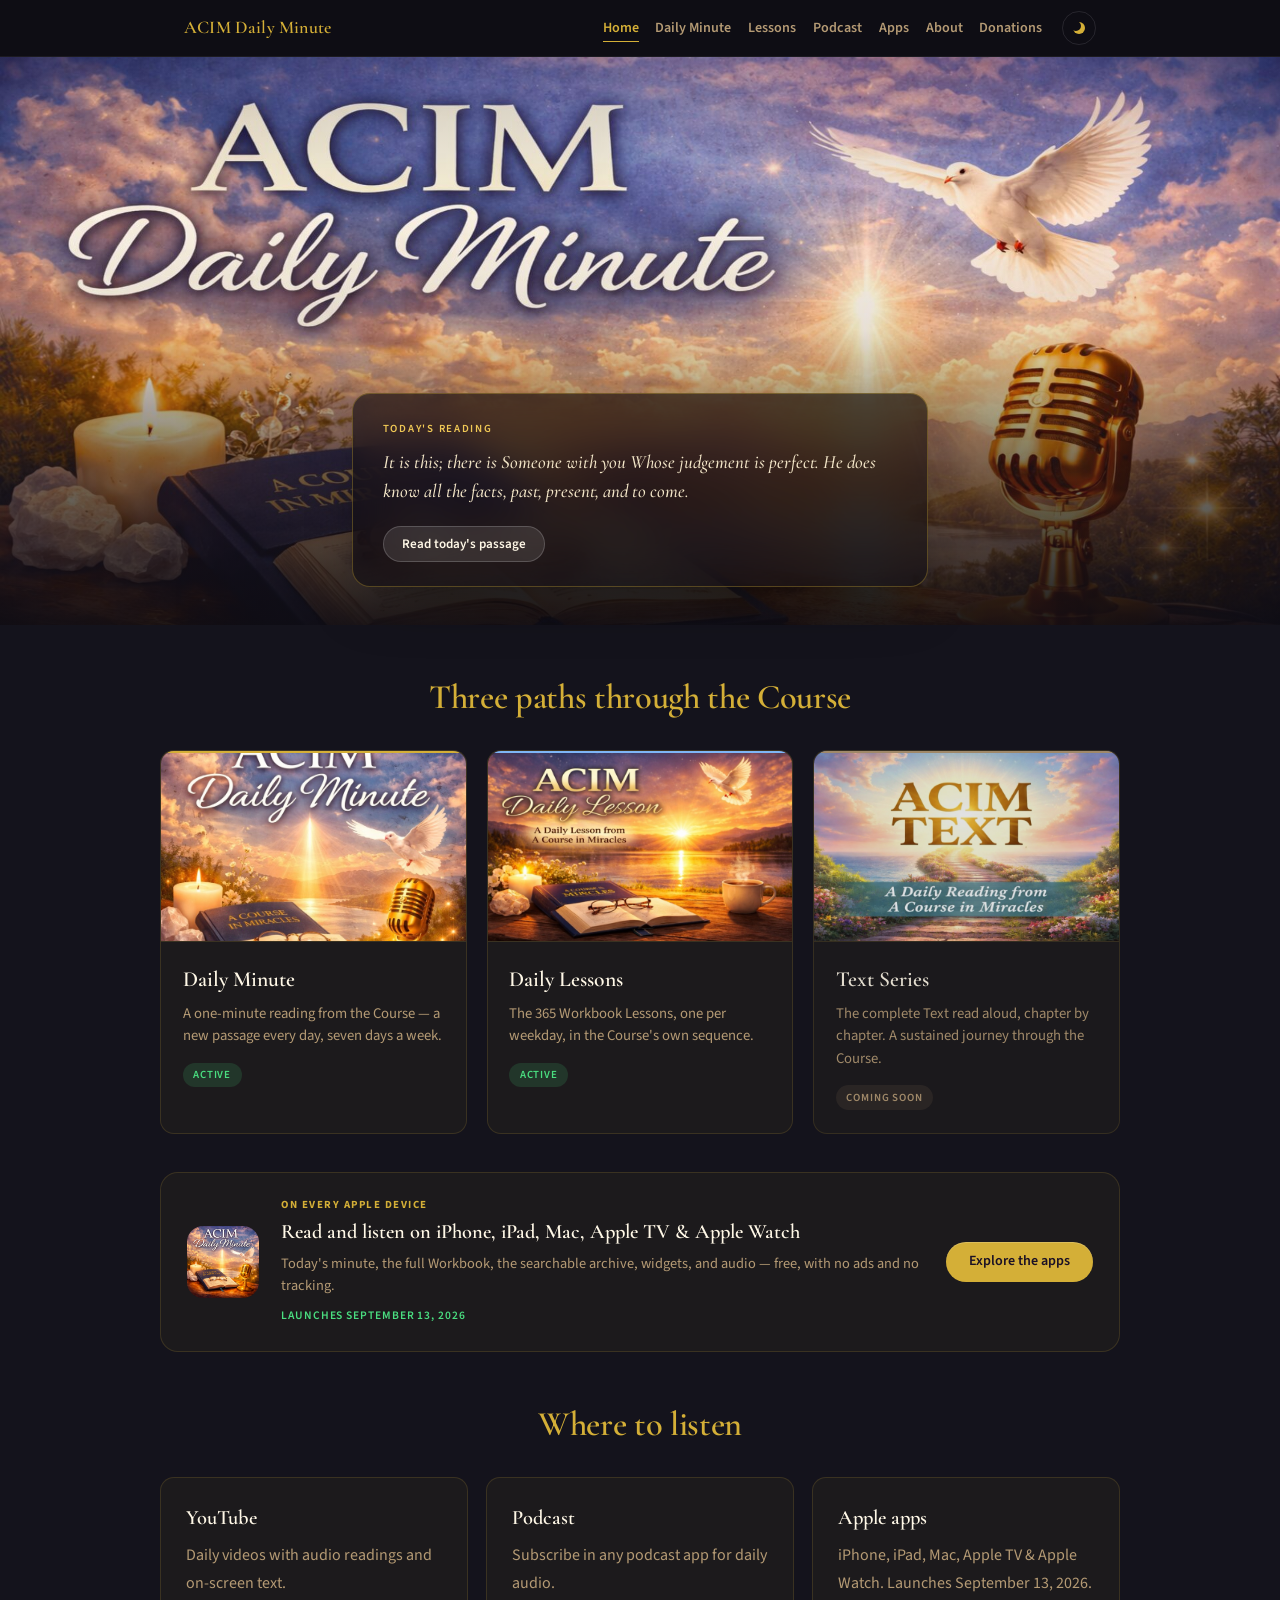
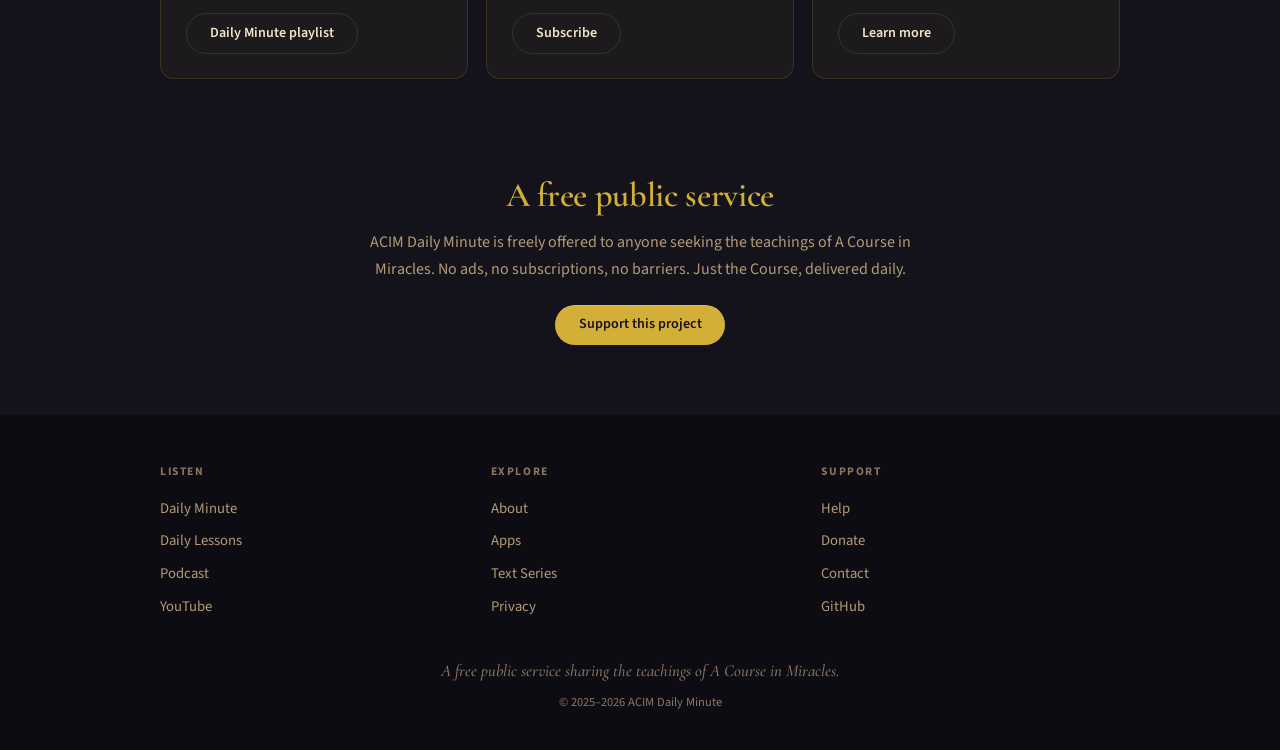
==== commit bea603c2: "feat: add App Store support page and rename donations" ====
--- a/docs/index.html
+++ b/docs/index.html
@@ -60,7 +60,7 @@
             <li><a href="podcast.html">Podcast</a></li>
             <li><a href="apps.html">Apps</a></li>
             <li><a href="about.html">About</a></li>
-            <li><a href="support.html">Support</a></li>
+            <li><a href="donations.html">Donations</a></li>
         </ul>
         <button type="button" class="theme-toggle" aria-label="Switch to light theme"></button>
         <button type="button" class="site-nav__toggle" aria-label="Open menu" aria-controls="nav-overlay" aria-expanded="false">
@@ -76,7 +76,7 @@
     <a href="podcast.html">Podcast</a>
     <a href="apps.html">Apps</a>
     <a href="about.html">About</a>
-    <a href="support.html">Support</a>
+    <a href="donations.html">Donations</a>
     <button type="button" class="theme-toggle--overlay">Light theme</button>
 </div>
 
@@ -164,7 +164,7 @@
 <section class="container cta-section">
     <h2 class="cta-section__title">A free public service</h2>
     <p class="cta-section__desc">ACIM Daily Minute is freely offered to anyone seeking the teachings of A Course in Miracles. No ads, no subscriptions, no barriers. Just the Course, delivered daily.</p>
-    <a href="support.html" class="btn btn--primary">Support this project</a>
+    <a href="donations.html" class="btn btn--primary">Support this project</a>
 </section>
 </main>
 
@@ -192,7 +192,8 @@
             <div>
                 <p class="site-footer__heading">Support</p>
                 <ul class="site-footer__col">
-                    <li><a href="support.html">Contribute</a></li>
+                    <li><a href="support.html">Help</a></li>
+                    <li><a href="donations.html">Donate</a></li>
                     <li><a href="mailto:podcast@acimdailyminute.org">Contact</a></li>
                     <li><a href="https://github.com/larryseyer/ACIM-Daily-Minute" rel="noopener noreferrer">GitHub</a></li>
                 </ul>
--- a/docs/style.css
+++ b/docs/style.css
@@ -1595,7 +1595,7 @@
 
 
 /* ============================================================
-   27. COSTS WIDGET (Support Page)
+   27. COSTS WIDGET (Donations Page)
    ============================================================ */
 
 .costs-section {
@@ -2183,7 +2183,47 @@
 
 
 /* ============================================================
-   35. REDUCED MOTION
+   35. APP SUPPORT CONTACT
+   ============================================================ */
+
+.contact-card {
+    background: var(--card-bg);
+    border: 1px solid var(--color-gold);
+    border-radius: var(--radius);
+    padding: 1.4rem 1.5rem;
+    margin: 1.25rem 0 2rem;
+}
+
+.contact-card h2 {
+    margin-top: 0;
+    color: var(--color-gold);
+}
+
+.contact-card__email {
+    font-family: var(--font-sans);
+    font-size: 1.15rem;
+    font-weight: 600;
+    word-break: break-all;
+    margin: 0.15rem 0 0.75rem;
+}
+
+.contact-card__meta {
+    color: var(--color-text-muted);
+    font-size: 0.92rem;
+    margin-bottom: 0.9rem;
+}
+
+.faq-item {
+    margin-bottom: 1.4rem;
+}
+
+.faq-item h3 {
+    margin-bottom: 0.35rem;
+}
+
+
+/* ============================================================
+   36. REDUCED MOTION
    ============================================================ */
 
 @media (prefers-reduced-motion: reduce) {
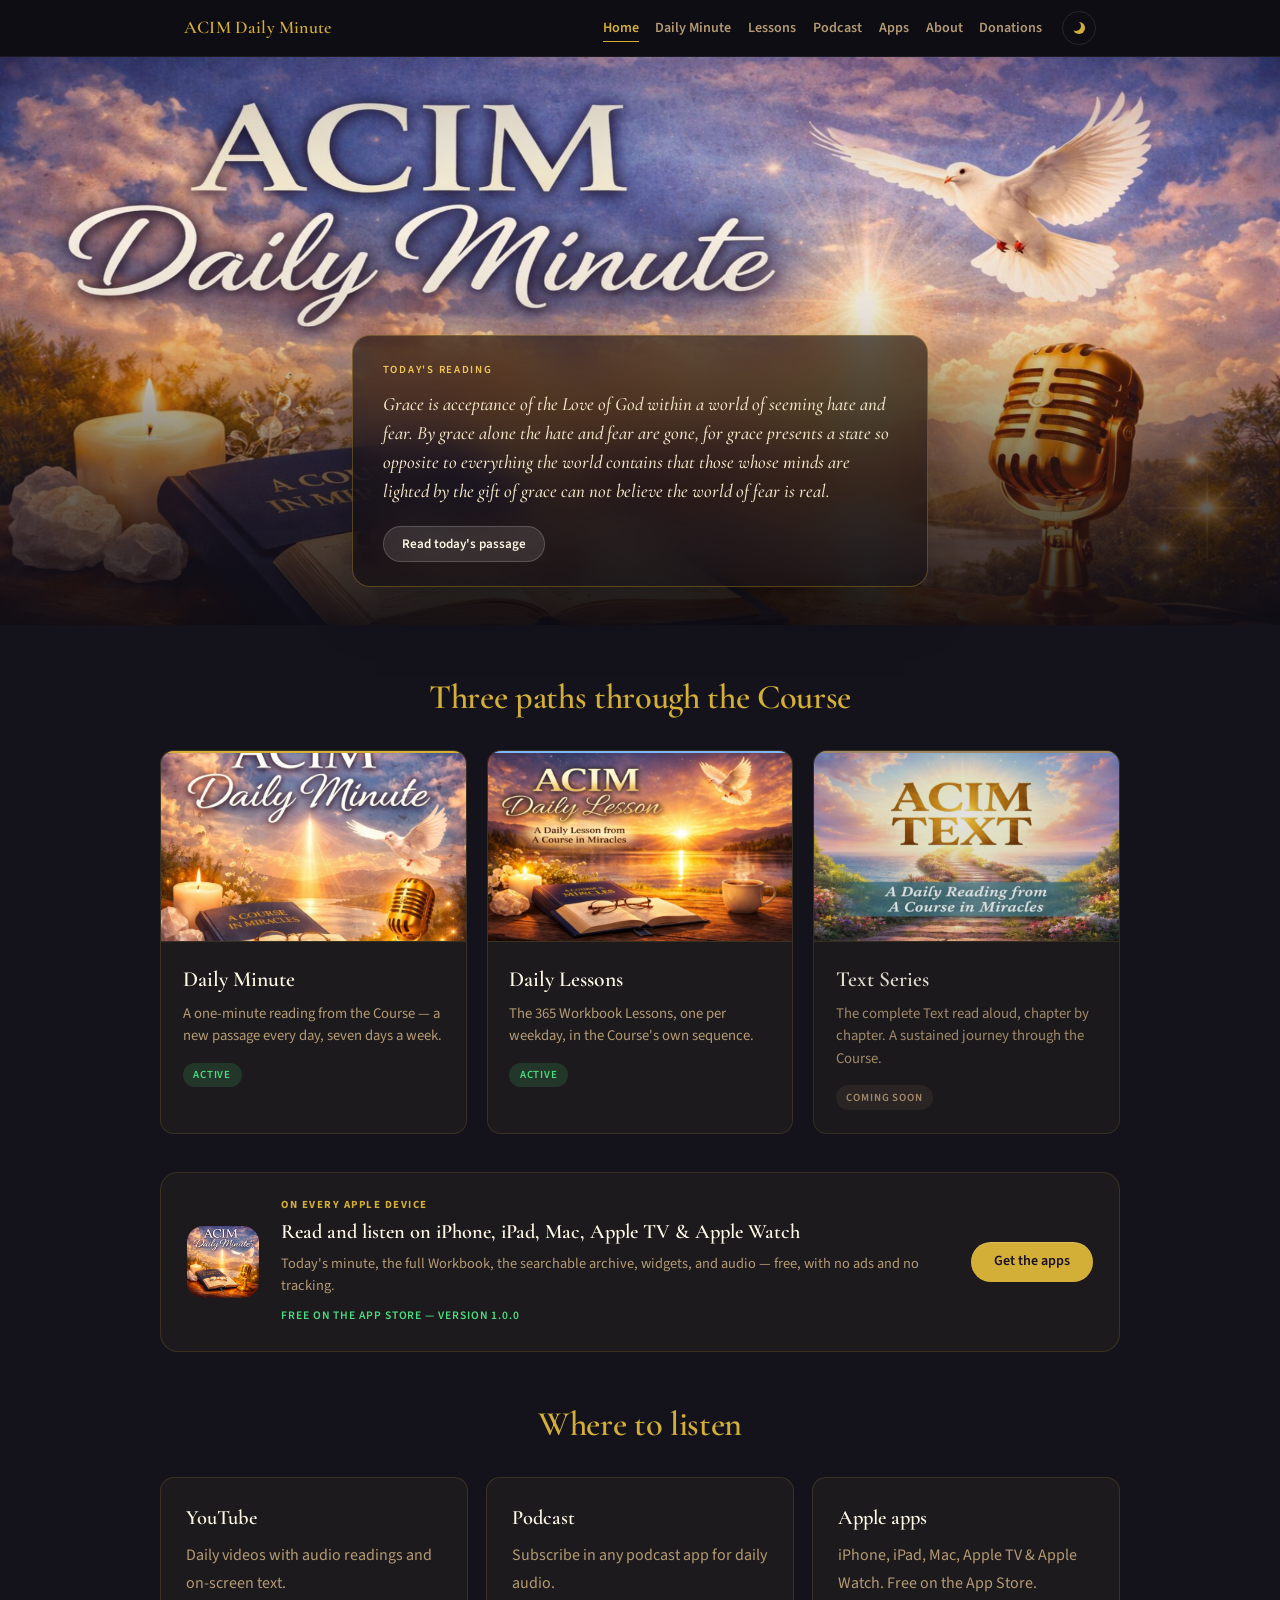
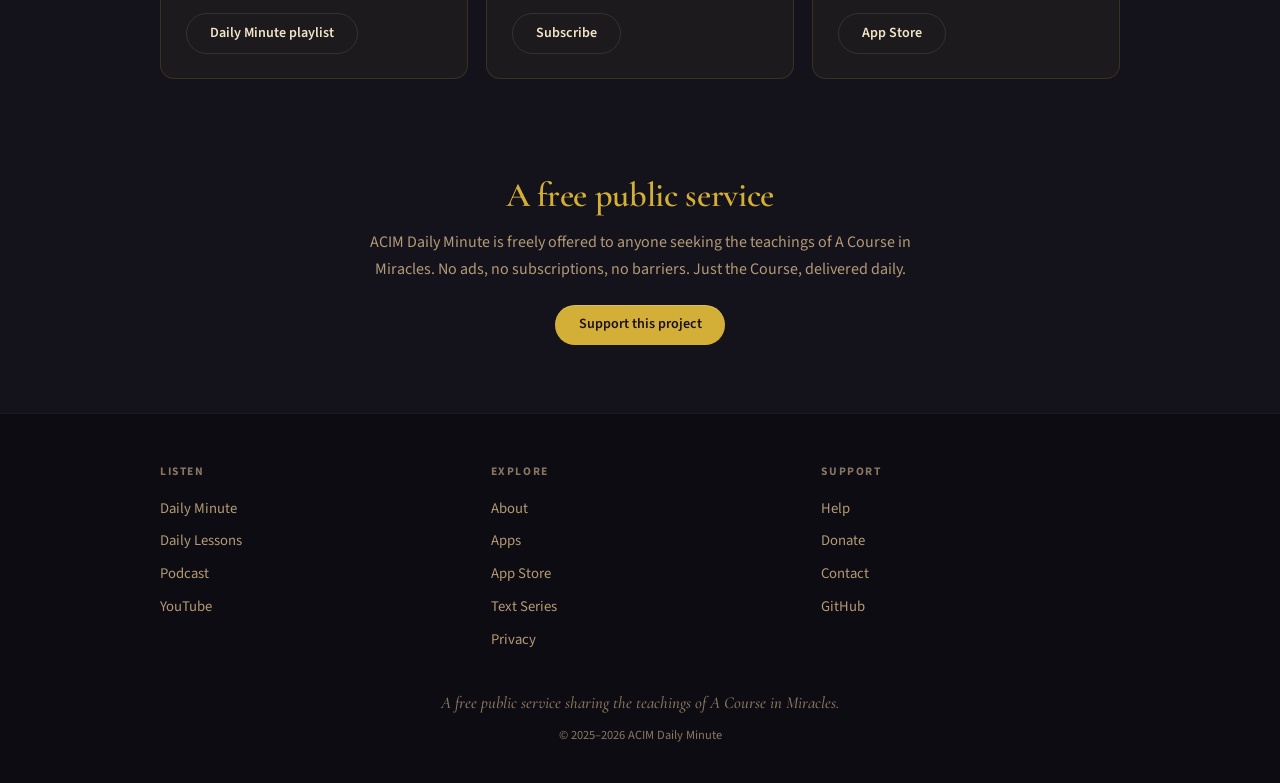
==== commit e41b4152: "feat: add App Store links for iPhone, iPad, Mac, Watch, and Apple TV" ====
--- a/docs/index.html
+++ b/docs/index.html
@@ -133,9 +133,9 @@
             <div class="app-band__kicker">On every Apple device</div>
             <div class="app-band__title">Read and listen on iPhone, iPad, Mac, Apple TV &amp; Apple Watch</div>
             <p class="app-band__desc">Today's minute, the full Workbook, the searchable archive, widgets, and audio — free, with no ads and no tracking.</p>
-            <span class="app-band__tag">Launches September 13, 2026</span>
-        </div>
-        <a href="apps.html" class="btn btn--primary">Explore the apps</a>
+            <span class="app-band__tag">Free on the App Store — Version 1.0.0</span>
+        </div>
+        <a href="apps.html" class="btn btn--primary">Get the apps</a>
     </div>
 </section>
 
@@ -155,8 +155,8 @@
         </div>
         <div class="card">
             <div class="listen-name">Apple apps</div>
-            <p class="text-muted">iPhone, iPad, Mac, Apple TV &amp; Apple Watch. Launches September 13, 2026.</p>
-            <a href="apps.html" class="btn btn--outline">Learn more</a>
+            <p class="text-muted">iPhone, iPad, Mac, Apple TV &amp; Apple Watch. Free on the App Store.</p>
+            <a href="https://apps.apple.com/app/id6810867237" class="btn btn--outline" rel="noopener noreferrer">App Store</a>
         </div>
     </div>
 </section>
@@ -185,6 +185,7 @@
                 <ul class="site-footer__col">
                     <li><a href="about.html">About</a></li>
                     <li><a href="apps.html">Apps</a></li>
+                    <li><a href="https://apps.apple.com/app/id6810867237" rel="noopener noreferrer">App Store</a></li>
                     <li><a href="text-series.html">Text Series</a></li>
                     <li><a href="privacy.html">Privacy</a></li>
                 </ul>
--- a/docs/style.css
+++ b/docs/style.css
@@ -1985,9 +1985,12 @@
     background: rgba(13, 12, 19, 0.72);
     border: 1px solid rgba(240, 201, 86, 0.4);
     color: #f3e6c8;
-    cursor: default;
-    opacity: 0.7;
-    pointer-events: none;
+}
+
+.store-buttons .btn:hover {
+    background: rgba(13, 12, 19, 0.88);
+    border-color: #f0c956;
+    color: #f0c956;
 }
 
 .store-note {
@@ -2025,6 +2028,21 @@
     color: var(--color-text-body);
     line-height: 1.55;
     margin: 0;
+}
+
+.device__store {
+    display: inline-block;
+    margin-top: 0.85rem;
+    font-family: var(--font-sans);
+    font-size: 0.78rem;
+    font-weight: 600;
+    color: var(--color-gold);
+    text-decoration: none;
+}
+
+.device__store:hover {
+    color: var(--color-gold-light);
+    text-decoration: underline;
 }
 
 .feature-columns {
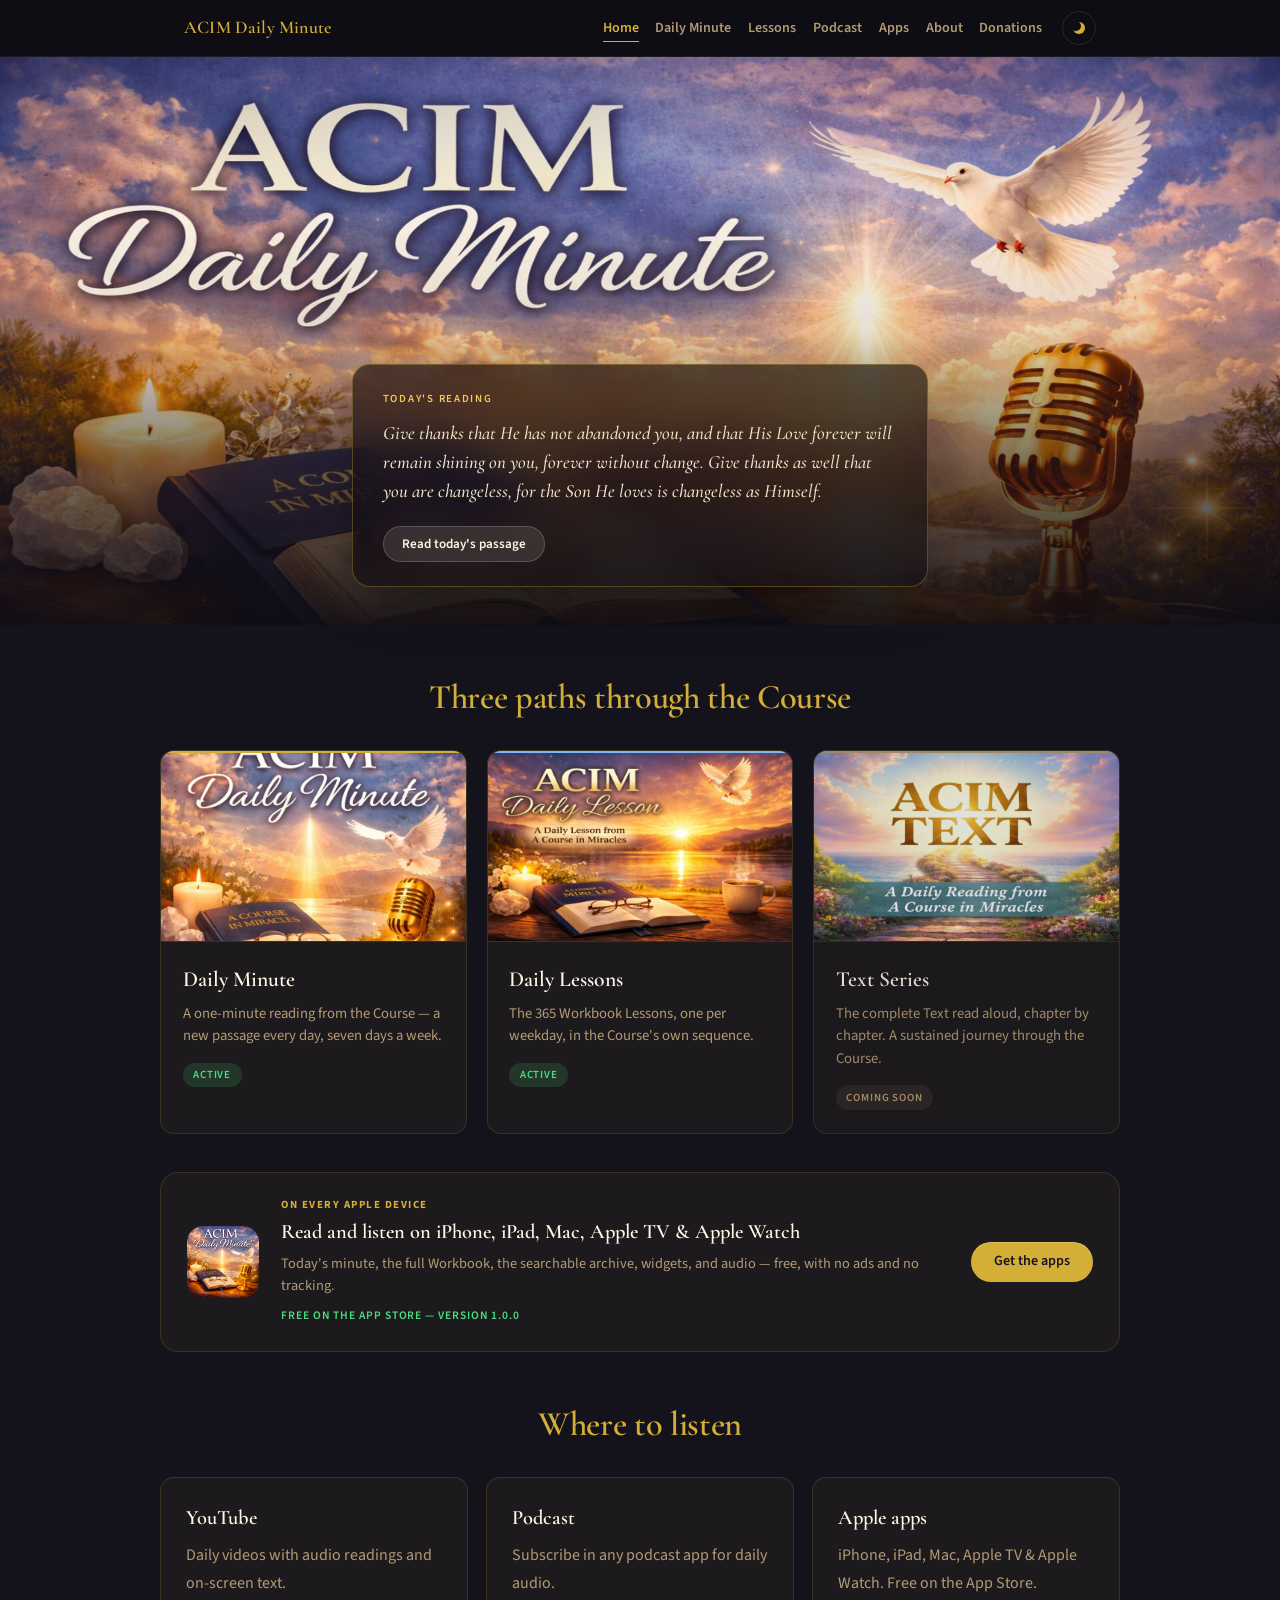
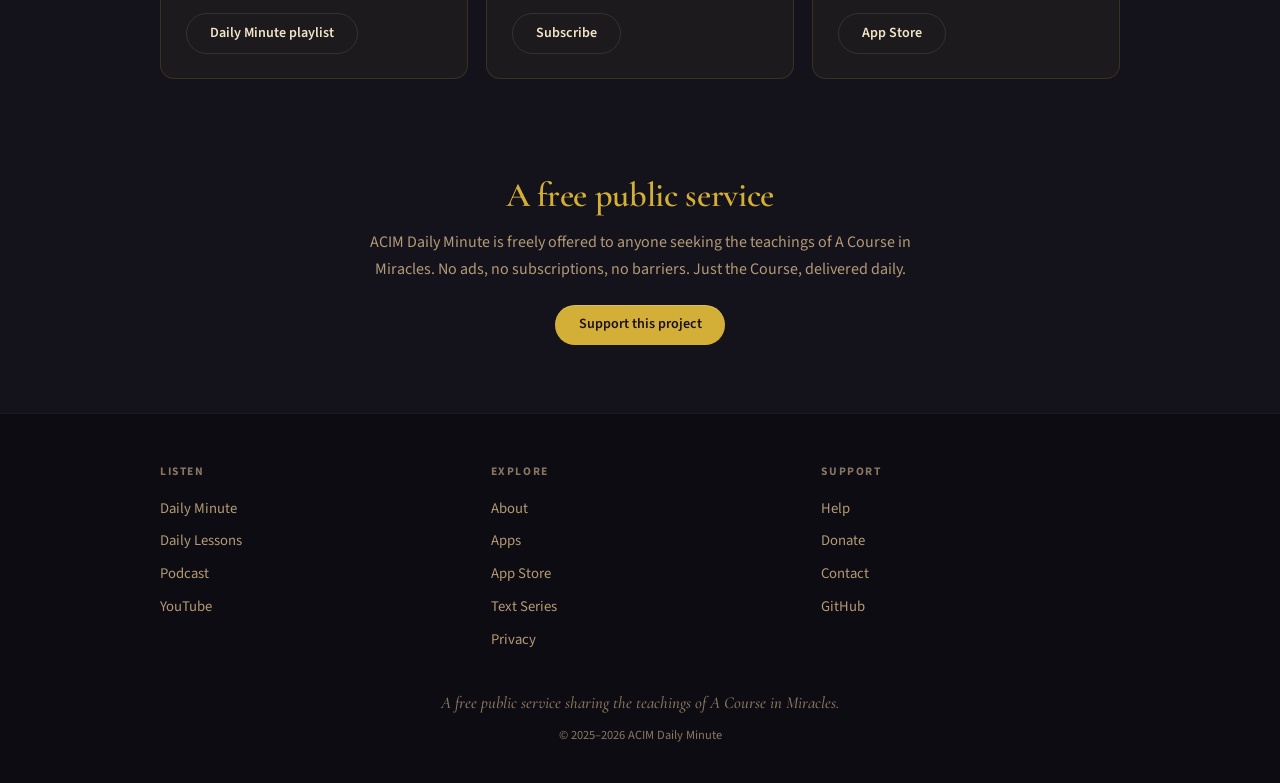
==== commit d8c9e275: "fix: point App Store links at the live Apple TV listing" ====
--- a/docs/index.html
+++ b/docs/index.html
@@ -156,7 +156,7 @@
         <div class="card">
             <div class="listen-name">Apple apps</div>
             <p class="text-muted">iPhone, iPad, Mac, Apple TV &amp; Apple Watch. Free on the App Store.</p>
-            <a href="https://apps.apple.com/app/id6810867237" class="btn btn--outline" rel="noopener noreferrer">App Store</a>
+            <a href="https://apps.apple.com/us/app/acim-daily-minute/id6810867237?platform=appleTV" class="btn btn--outline" rel="noopener noreferrer">App Store</a>
         </div>
     </div>
 </section>
@@ -185,7 +185,7 @@
                 <ul class="site-footer__col">
                     <li><a href="about.html">About</a></li>
                     <li><a href="apps.html">Apps</a></li>
-                    <li><a href="https://apps.apple.com/app/id6810867237" rel="noopener noreferrer">App Store</a></li>
+                    <li><a href="https://apps.apple.com/us/app/acim-daily-minute/id6810867237?platform=appleTV" rel="noopener noreferrer">App Store</a></li>
                     <li><a href="text-series.html">Text Series</a></li>
                     <li><a href="privacy.html">Privacy</a></li>
                 </ul>
